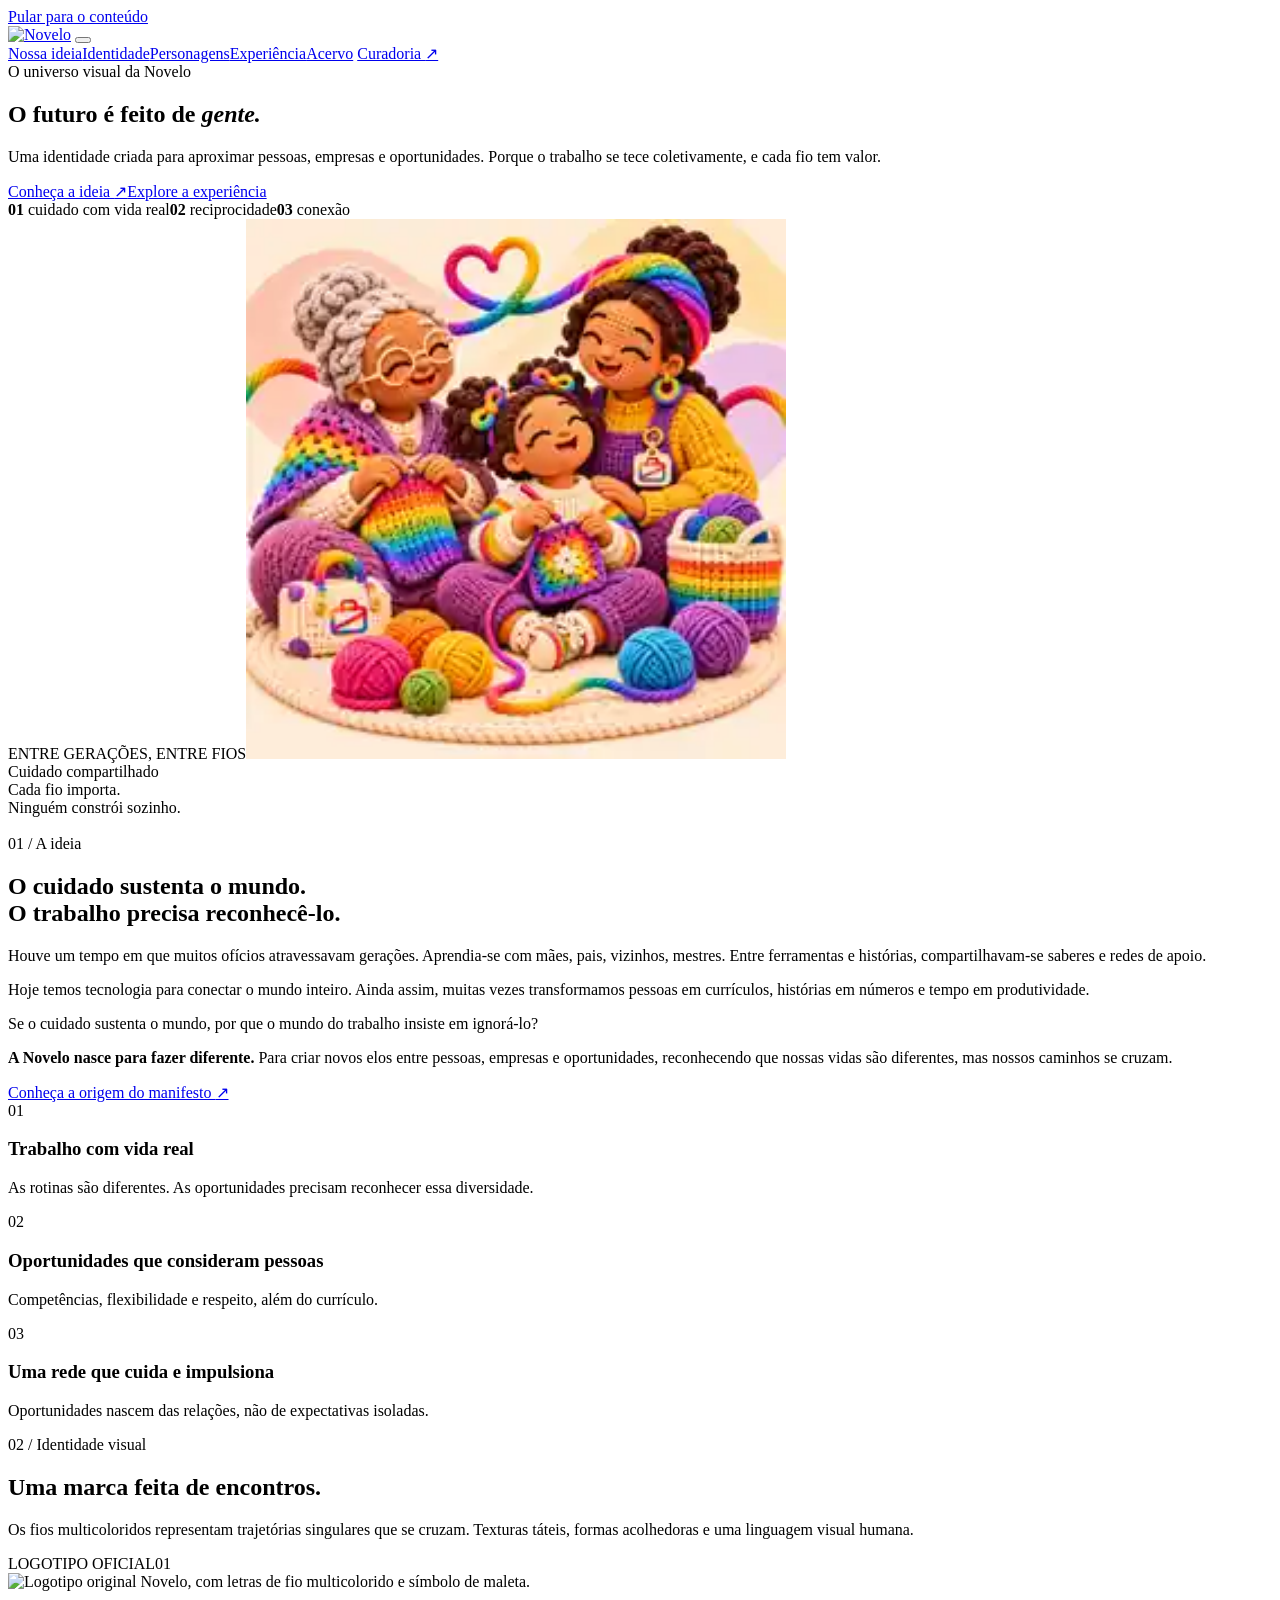
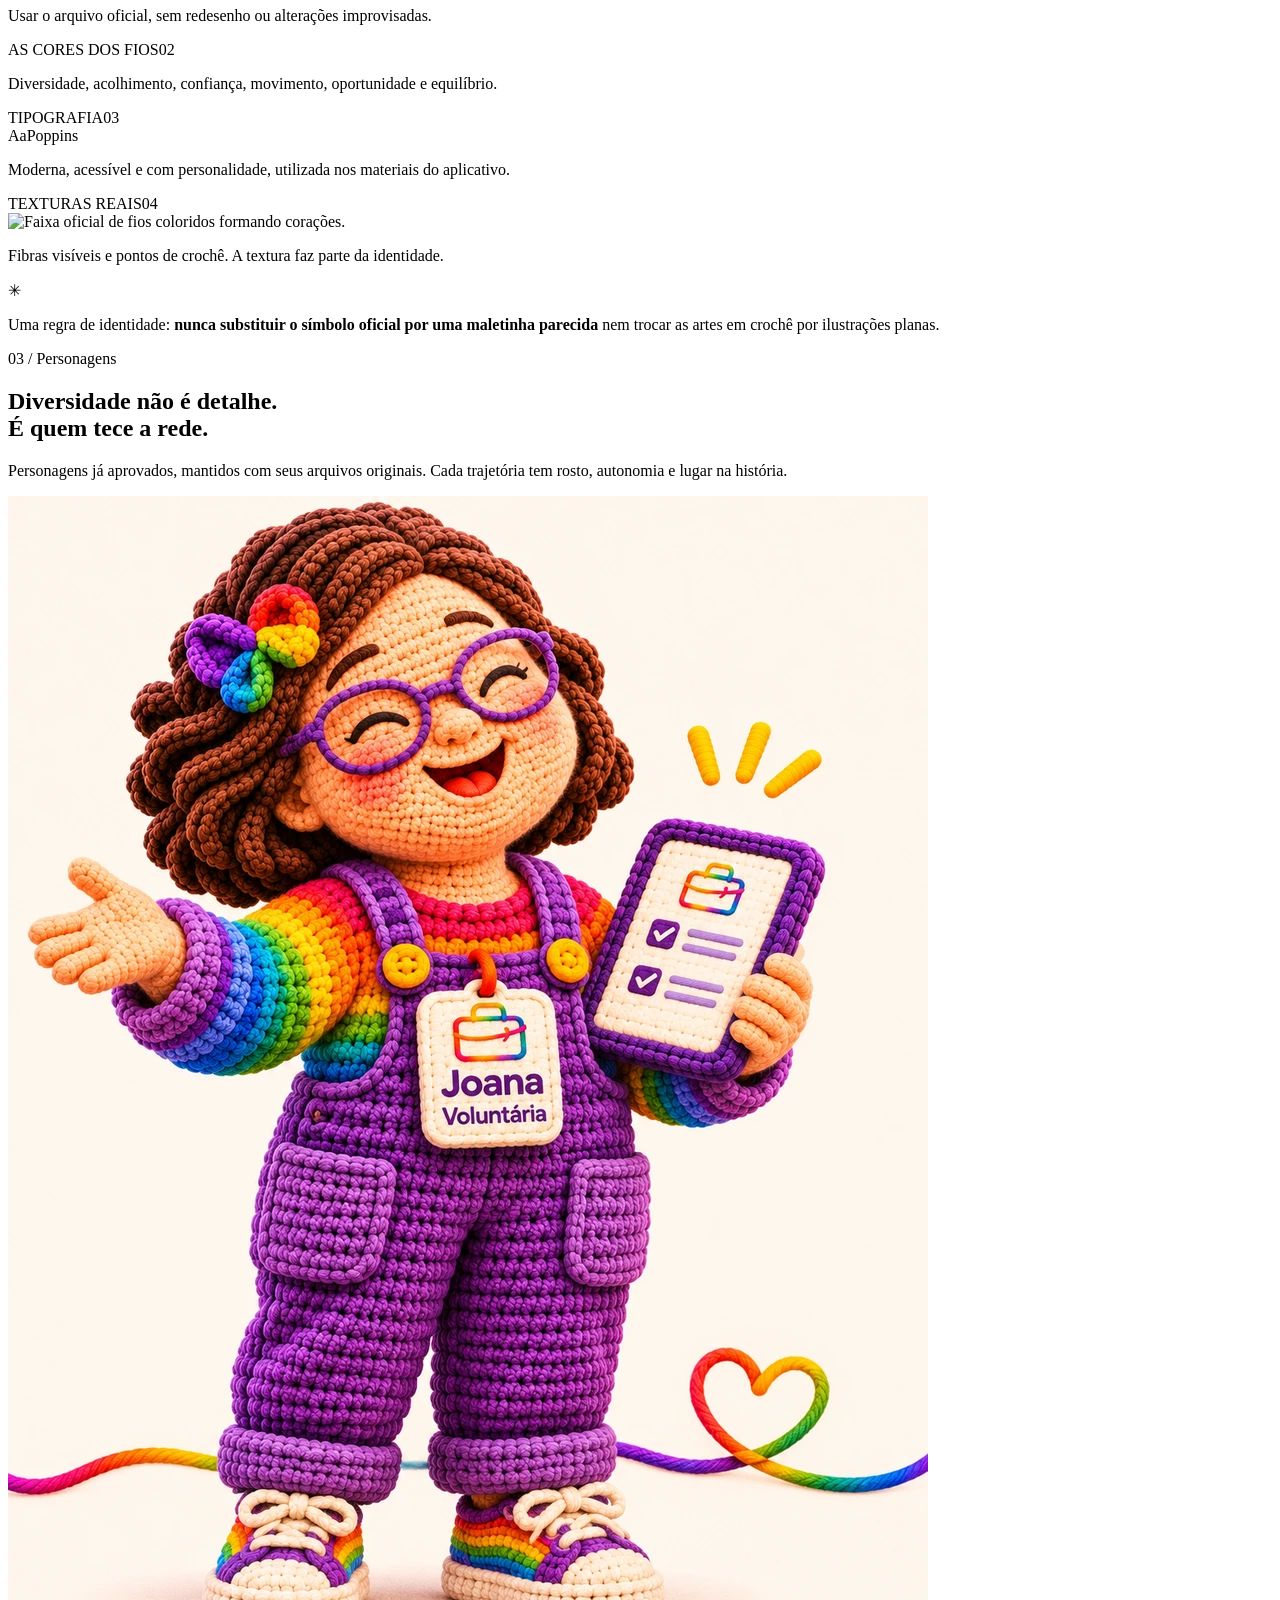
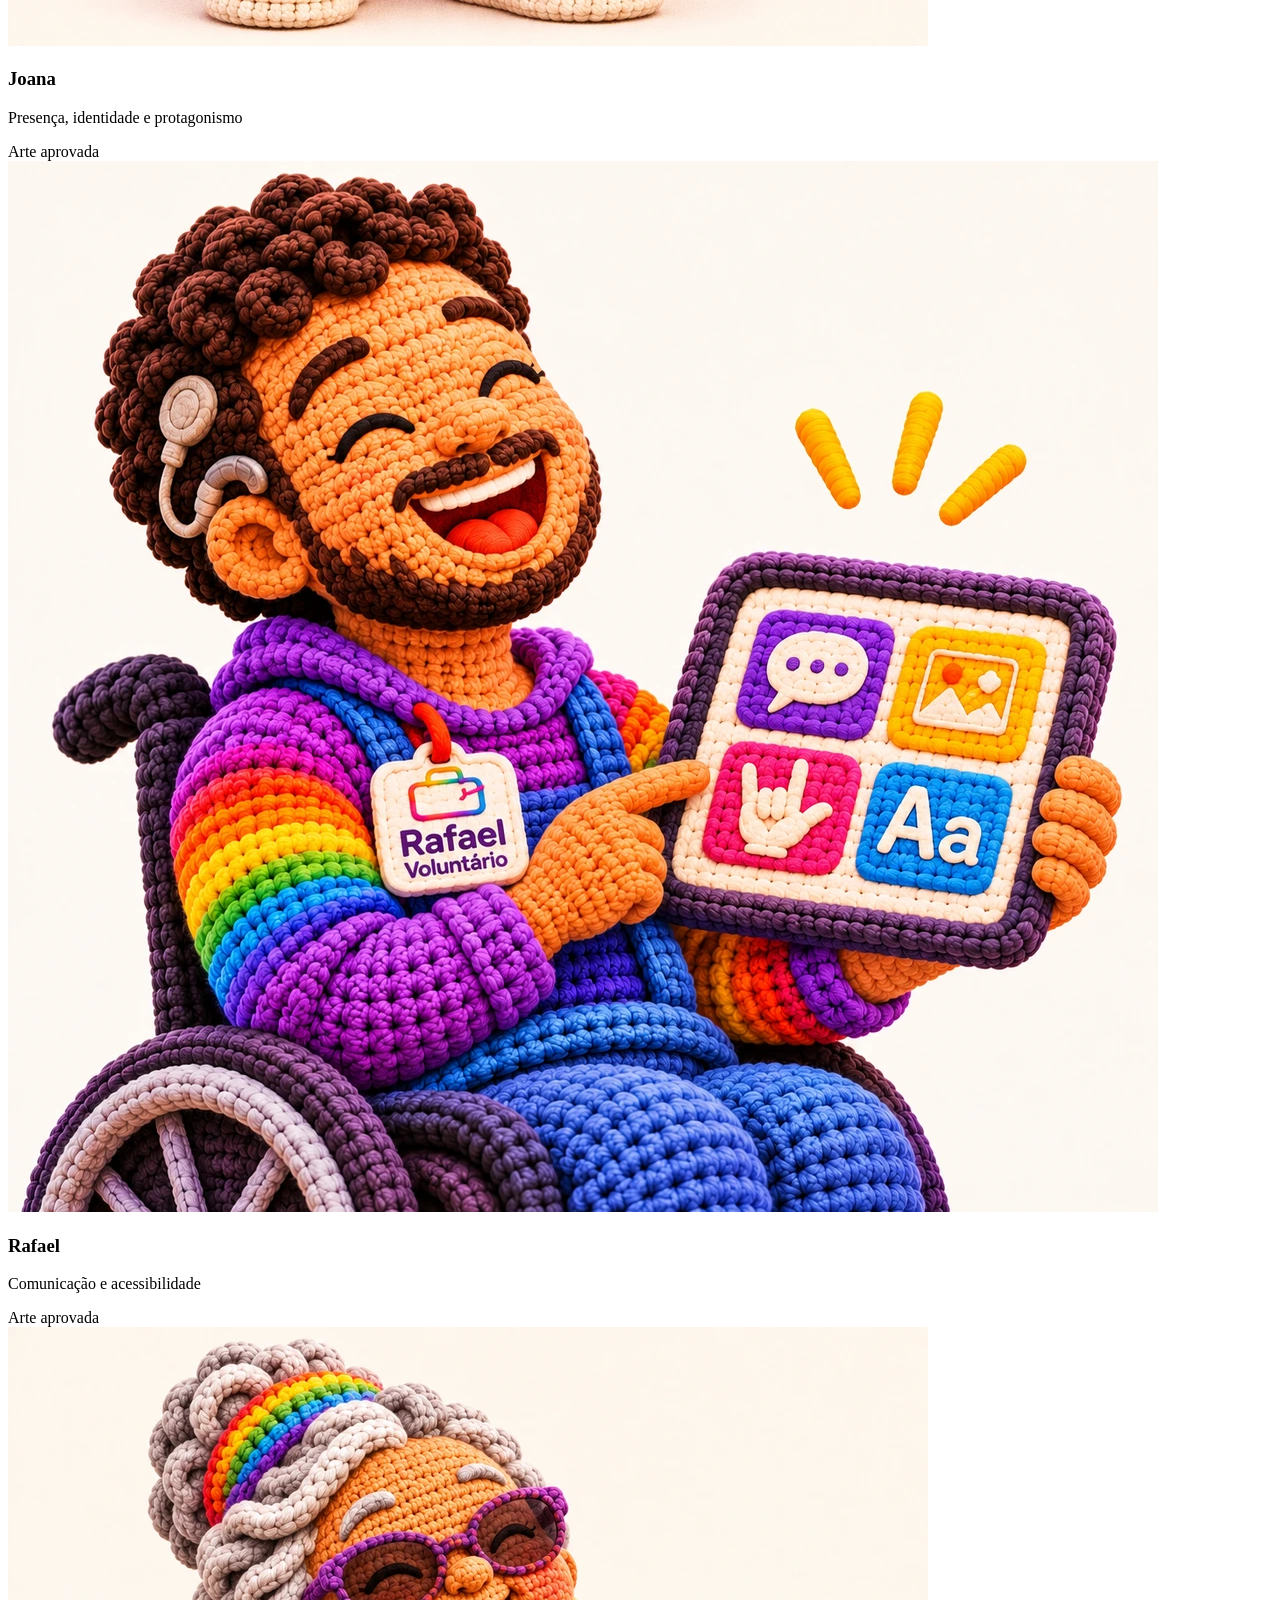
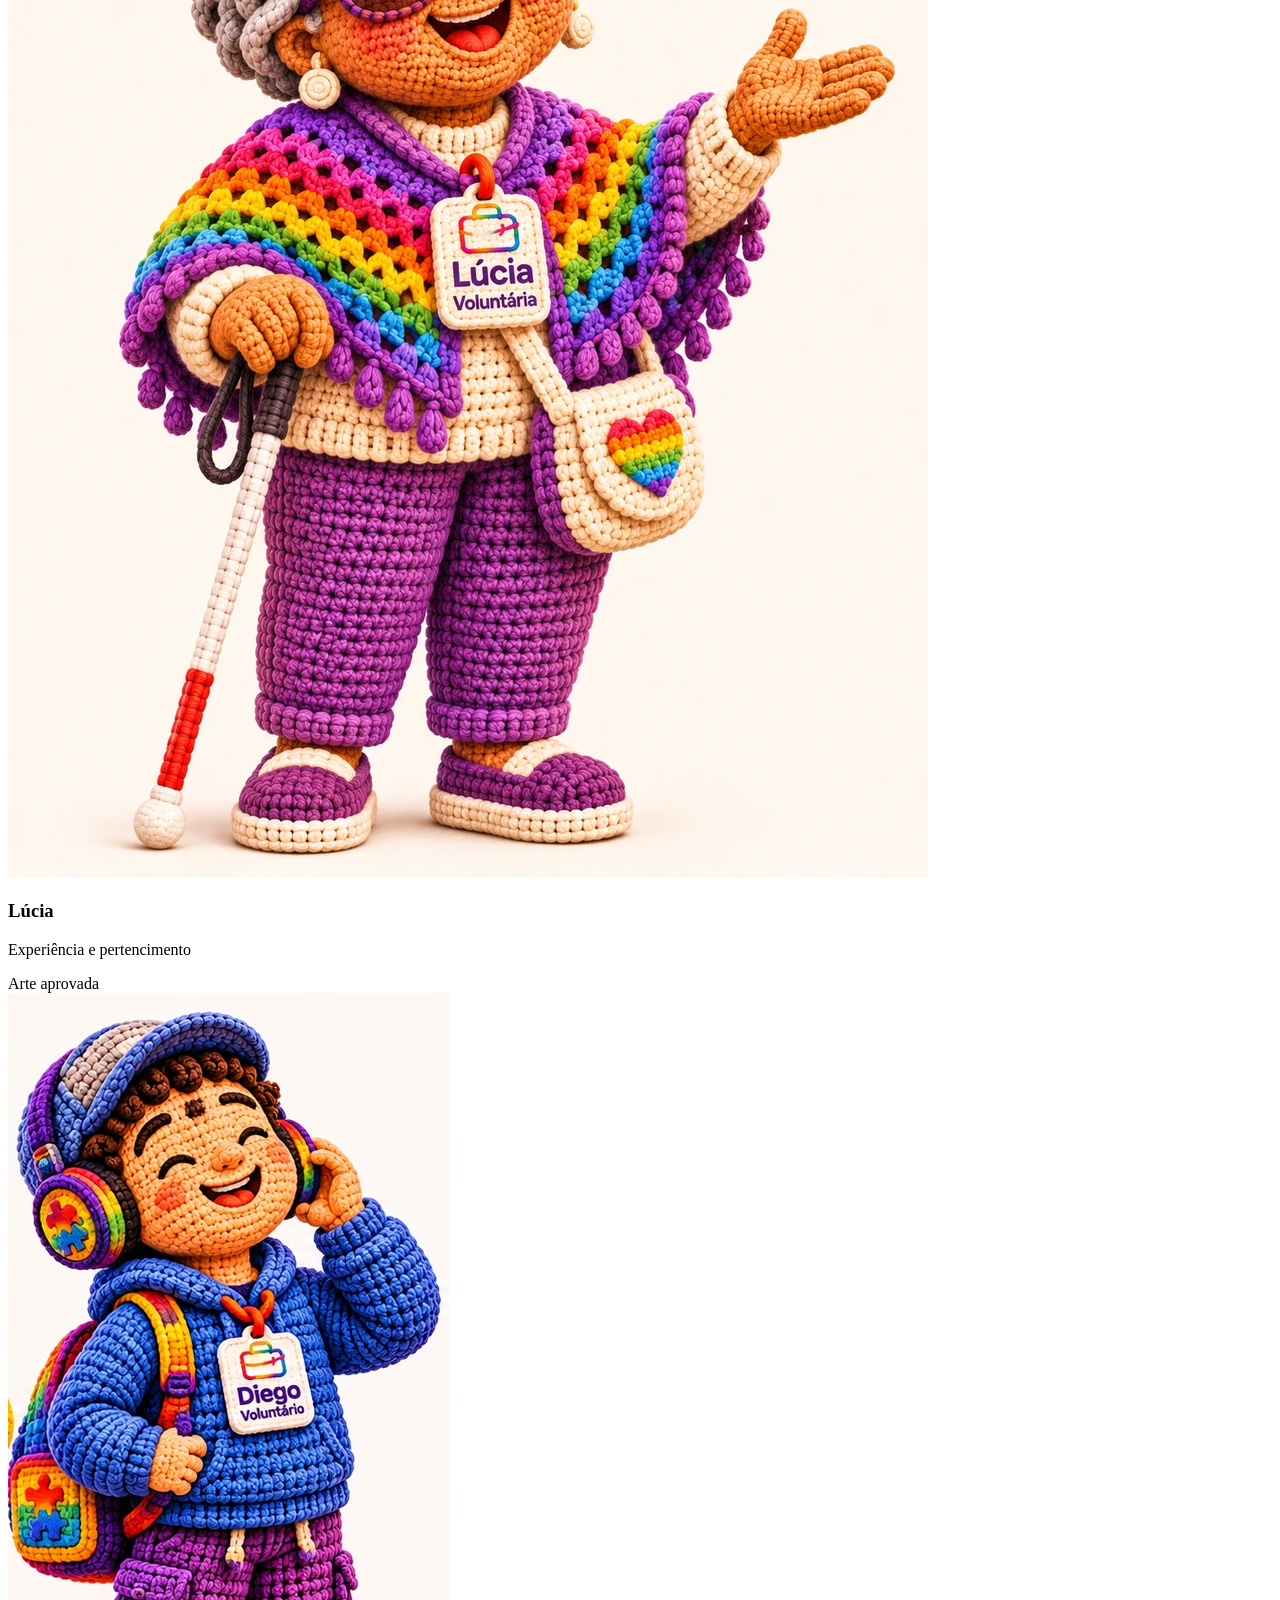
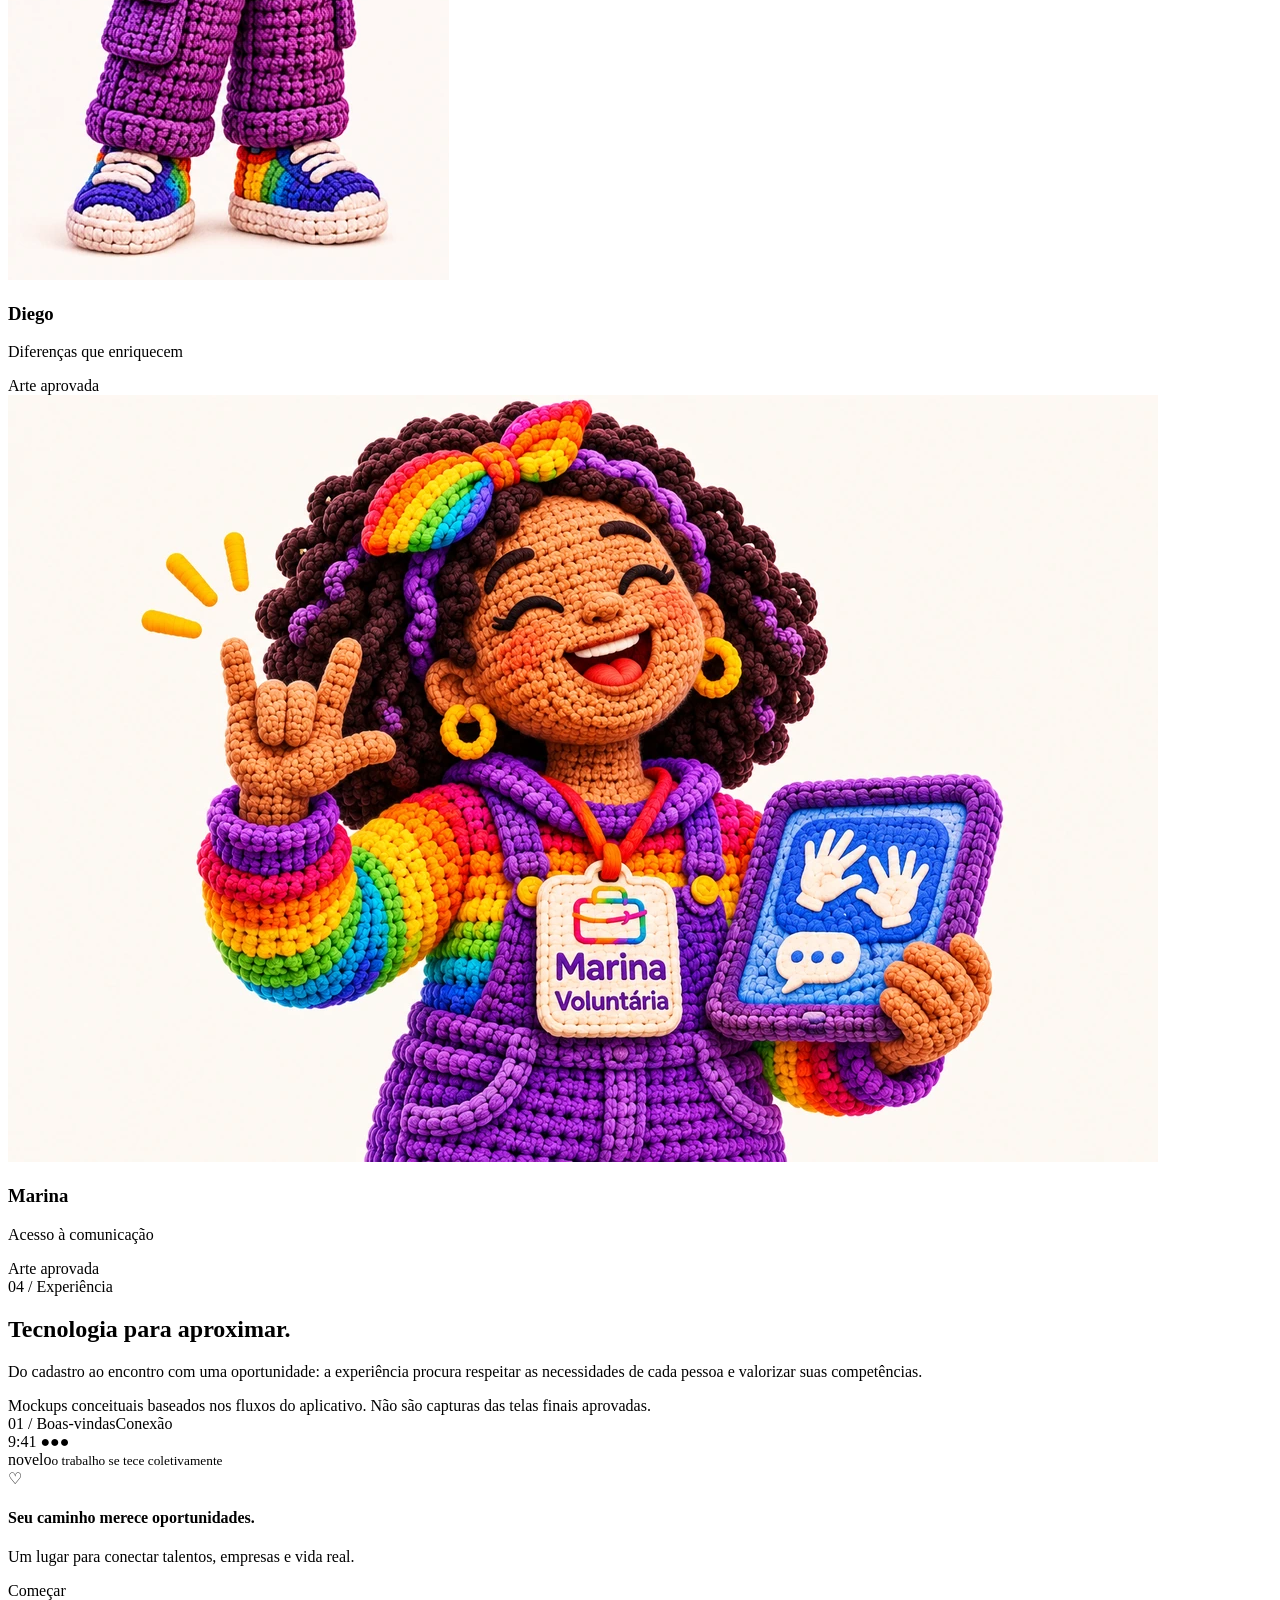
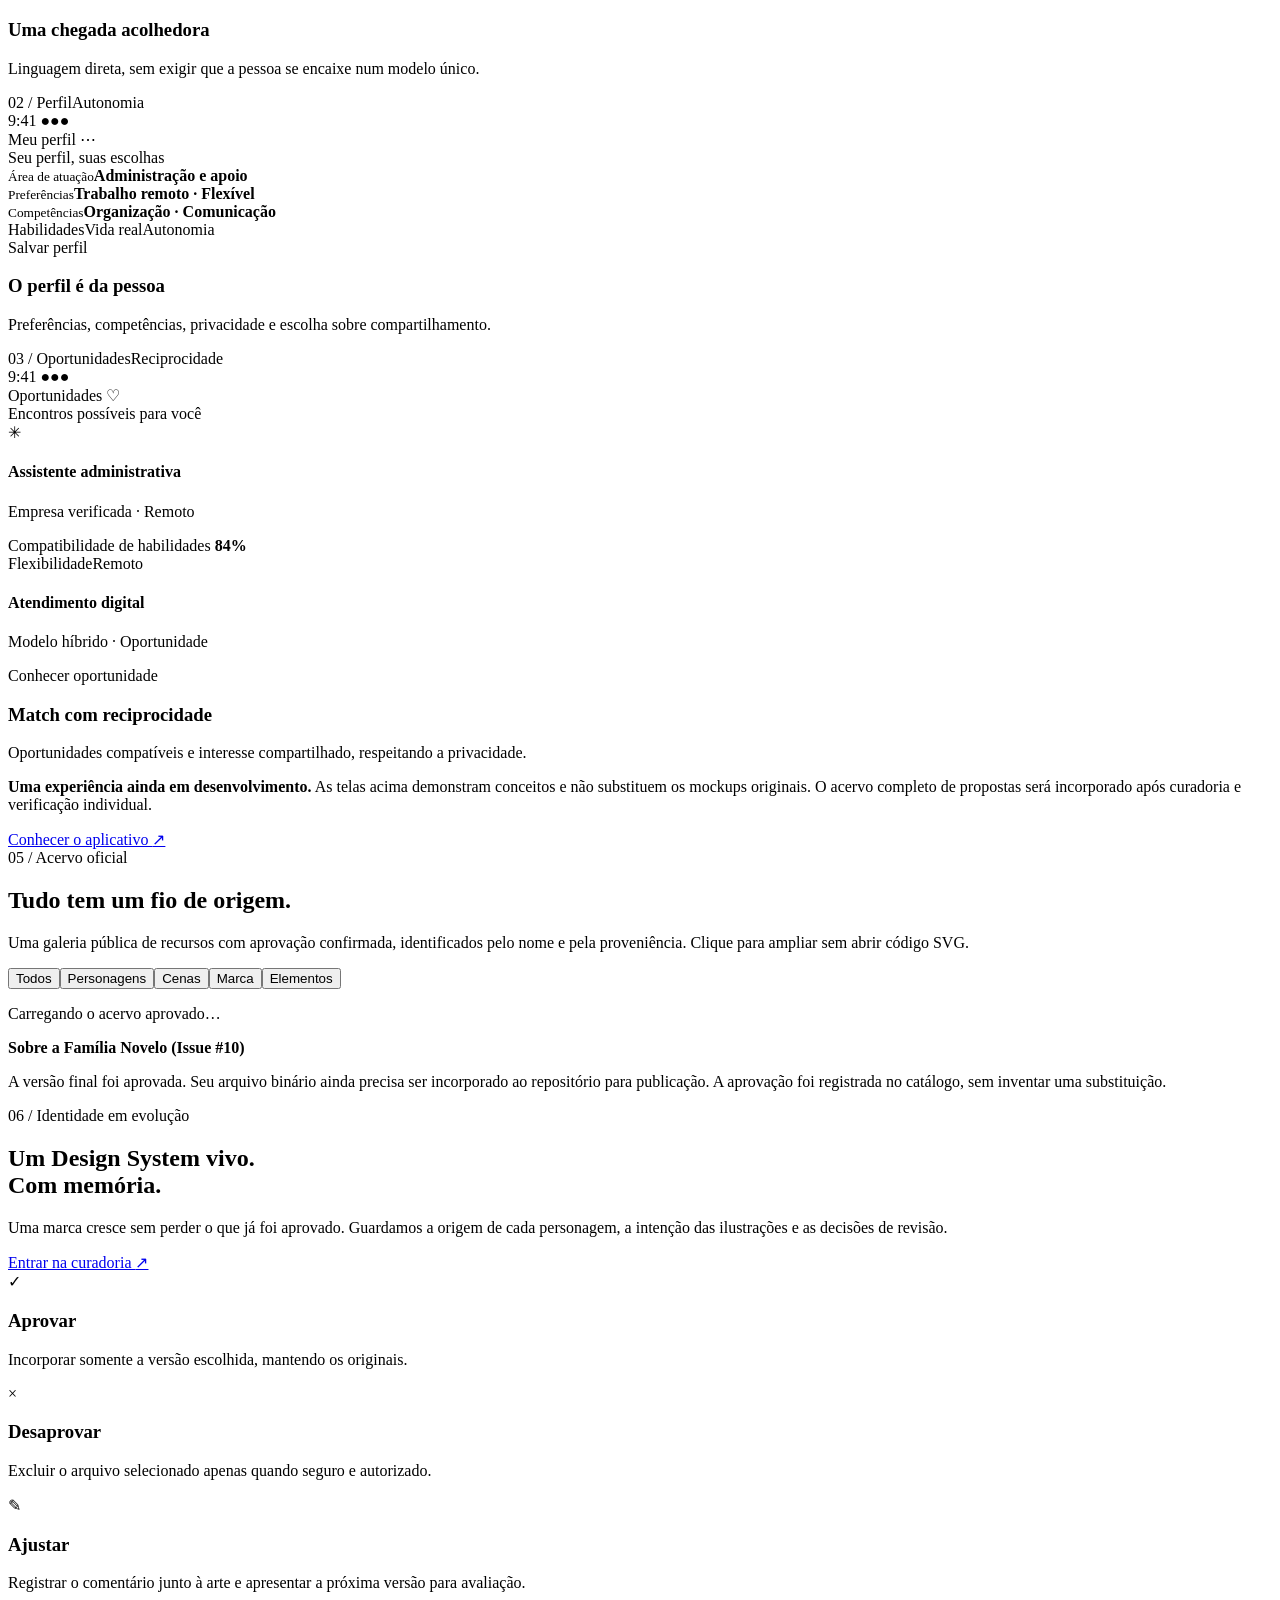
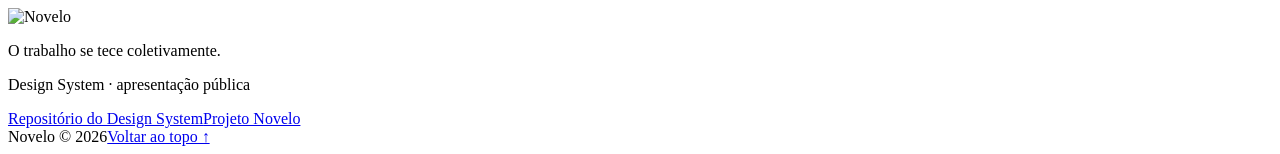
==== index.html @ e2608b63 "feat(site): public Novelo Design System story, identity, people, UX mockups and approved gallery" ====
<!doctype html>
<html lang="pt-BR">
<head>
  <meta charset="utf-8">
  <meta name="viewport" content="width=device-width,initial-scale=1">
  <meta name="theme-color" content="#faf5ec">
  <meta name="description" content="Design System da Novelo: identidade, propósito, experiência, personagens e curadoria de uma rede que reconhece o cuidado.">
  <meta property="og:type" content="website">
  <meta property="og:title" content="Novelo · Design System">
  <meta property="og:description" content="O trabalho se tece coletivamente. Uma identidade feita de gente, vínculos e fios.">
  <title>Novelo · Design System</title>
  <link rel="preconnect" href="https://fonts.googleapis.com">
  <link rel="preconnect" href="https://fonts.gstatic.com" crossorigin>
  <link href="https://fonts.googleapis.com/css2?family=Poppins:wght@400;500;600;700;800&display=swap" rel="stylesheet">
  <link rel="stylesheet" href="styles.css">
  <script src="app.js" defer></script>
</head>
<body>
<a class="skip-link" href="#conteudo">Pular para o conteúdo</a>
<div class="colorbar" aria-hidden="true"></div>
<header class="site-header" id="topo">
  <div class="container header-inner">
    <a class="brand" href="#topo" aria-label="Novelo · início"><img src="https://raw.githubusercontent.com/carolinefreire/novelo/main/public/logo-novelo.png" alt="Novelo" width="150" height="82"></a>
    <button class="nav-toggle" type="button" aria-expanded="false" aria-controls="menu" aria-label="Abrir menu"><span></span><span></span><span></span></button>
    <nav class="nav" id="menu" aria-label="Navegação principal">
      <a href="#proposito">Nossa ideia</a><a href="#identidade">Identidade</a><a href="#personagens">Personagens</a><a href="#experiencia">Experiência</a><a href="#acervo">Acervo</a>
      <a class="nav-admin" href="curadoria.html">Curadoria <span aria-hidden="true">↗</span></a>
    </nav>
  </div>
</header>
<main id="conteudo">
  <section class="hero section" aria-labelledby="hero-title">
    <div class="hero-ambient hero-ambient-one" aria-hidden="true"></div>
    <div class="hero-ambient hero-ambient-two" aria-hidden="true"></div>
    <div class="container hero-grid">
      <div class="hero-copy">
        <span class="eyebrow"><span class="eyebrow-dot"></span> O universo visual da Novelo</span>
        <h1 id="hero-title">O futuro é feito de <em>gente.</em></h1>
        <p class="hero-intro">Uma identidade criada para aproximar pessoas, empresas e oportunidades. Porque o trabalho se tece coletivamente, e cada fio tem valor.</p>
        <div class="hero-actions"><a class="btn btn-primary" href="#proposito">Conheça a ideia <span aria-hidden="true">↗</span></a><a class="btn btn-secondary" href="#experiencia">Explore a experiência</a></div>
        <div class="hero-meta"><span><strong>01</strong> cuidado com vida real</span><span><strong>02</strong> reciprocidade</span><span><strong>03</strong> conexão</span></div>
      </div>
      <div class="hero-art">
        <div class="hero-card"><span class="hero-art-kicker">ENTRE GERAÇÕES, ENTRE FIOS</span><img src="assets/tres-geracoes-tecendo-juntas.svg" alt="Três gerações se conectam pelo cuidado e pelo crochê, em uma cena de amigurumi." width="540" height="540" fetchpriority="high"><div class="hero-card-tag"><span class="rainbow-dot" aria-hidden="true"></span> Cuidado compartilhado</div></div>
        <div class="floating-label one">Cada fio importa.</div><div class="floating-label two">Ninguém constrói sozinho.</div>
      </div>
    </div>
    <div class="hero-ribbon container"><img src="https://raw.githubusercontent.com/carolinefreire/novelo/main/public/fio-coracoes.png" alt="" aria-hidden="true"></div>
  </section>

  <section class="section section-purpose" id="proposito" aria-labelledby="purpose-title">
    <div class="container">
      <div class="section-intro"><span class="kicker">01 / A ideia</span><h2 id="purpose-title">O cuidado sustenta o mundo.<br><span class="gradient-text">O trabalho precisa reconhecê-lo.</span></h2></div>
      <div class="purpose-grid">
        <div class="manifesto">
          <p>Houve um tempo em que muitos ofícios atravessavam gerações. Aprendia-se com mães, pais, vizinhos, mestres. Entre ferramentas e histórias, compartilhavam-se saberes e redes de apoio.</p>
          <p>Hoje temos tecnologia para conectar o mundo inteiro. Ainda assim, muitas vezes transformamos pessoas em currículos, histórias em números e tempo em produtividade.</p>
          <p>Se o cuidado sustenta o mundo, por que o mundo do trabalho insiste em ignorá-lo?</p>
          <p><strong>A Novelo nasce para fazer diferente.</strong> Para criar novos elos entre pessoas, empresas e oportunidades, reconhecendo que nossas vidas são diferentes, mas nossos caminhos se cruzam.</p>
          <a href="https://github.com/carolinefreire/novelo/blob/main/src/routes/manifesto.tsx" target="_blank" rel="noopener noreferrer" class="text-link">Conheça a origem do manifesto <span aria-hidden="true">↗</span></a>
        </div>
        <div class="principles">
          <article class="principle peach"><span class="principle-num">01</span><h3>Trabalho com vida real</h3><p>As rotinas são diferentes. As oportunidades precisam reconhecer essa diversidade.</p><span class="principle-shape" aria-hidden="true"></span></article>
          <article class="principle butter"><span class="principle-num">02</span><h3>Oportunidades que consideram pessoas</h3><p>Competências, flexibilidade e respeito, além do currículo.</p><span class="principle-shape" aria-hidden="true"></span></article>
          <article class="principle lavender"><span class="principle-num">03</span><h3>Uma rede que cuida e impulsiona</h3><p>Oportunidades nascem das relações, não de expectativas isoladas.</p><span class="principle-shape" aria-hidden="true"></span></article>
        </div>
      </div>
    </div>
  </section>

  <section class="section section-identity" id="identidade" aria-labelledby="identity-title">
    <div class="container">
      <div class="section-intro"><span class="kicker">02 / Identidade visual</span><h2 id="identity-title">Uma marca feita de <span class="gradient-text">encontros.</span></h2><p>Os fios multicoloridos representam trajetórias singulares que se cruzam. Texturas táteis, formas acolhedoras e uma linguagem visual humana.</p></div>
      <div class="identity-grid">
        <article class="identity-panel logo-panel"><div class="panel-head"><span>LOGOTIPO OFICIAL</span><span>01</span></div><img class="logo-showcase" src="https://raw.githubusercontent.com/carolinefreire/novelo/main/public/logo-novelo.png" alt="Logotipo original Novelo, com letras de fio multicolorido e símbolo de maleta." loading="lazy"><p>Usar o arquivo oficial, sem redesenho ou alterações improvisadas.</p></article>
        <article class="identity-panel palette-panel"><div class="panel-head"><span>AS CORES DOS FIOS</span><span>02</span></div><div class="palette-swatch"><span style="--c:#e73b2f" title="Vermelho"></span><span style="--c:#fb8125" title="Laranja"></span><span style="--c:#f2ba2d" title="Amarelo"></span><span style="--c:#198962" title="Verde"></span><span style="--c:#3356b2" title="Azul"></span><span style="--c:#9134a3" title="Roxo"></span><span style="--c:#ec237d" title="Rosa"></span></div><div class="palette-gradient"></div><p>Diversidade, acolhimento, confiança, movimento, oportunidade e equilíbrio.</p></article>
        <article class="identity-panel type-panel"><div class="panel-head"><span>TIPOGRAFIA</span><span>03</span></div><div class="type-example">Aa<span>Poppins</span></div><p>Moderna, acessível e com personalidade, utilizada nos materiais do aplicativo.</p></article>
        <article class="identity-panel texture-panel"><div class="panel-head"><span>TEXTURAS REAIS</span><span>04</span></div><img src="https://raw.githubusercontent.com/carolinefreire/novelo/main/public/fio-coracoes.png" alt="Faixa oficial de fios coloridos formando corações." loading="lazy"><p>Fibras visíveis e pontos de crochê. A textura faz parte da identidade.</p></article>
      </div>
      <div class="identity-note"><span aria-hidden="true">✳</span><p>Uma regra de identidade: <strong>nunca substituir o símbolo oficial por uma maletinha parecida</strong> nem trocar as artes em crochê por ilustrações planas.</p></div>
    </div>
  </section>

  <section class="section section-characters" id="personagens" aria-labelledby="characters-title">
    <div class="container"><div class="section-intro"><span class="kicker">03 / Personagens</span><h2 id="characters-title">Diversidade não é detalhe.<br><span class="gradient-text">É quem tece a rede.</span></h2><p>Personagens já aprovados, mantidos com seus arquivos originais. Cada trajetória tem rosto, autonomia e lugar na história.</p></div>
      <div class="characters-grid">
        <article class="person-card"><div class="person-image tone-peach"><img src="assets/joana_voluntaria.svg" alt="Joana, voluntária com síndrome de Down, em pé." loading="lazy"></div><div class="person-text"><h3>Joana</h3><p>Presença, identidade e protagonismo</p><span class="approval">Arte aprovada</span></div></article>
        <article class="person-card"><div class="person-image tone-yellow"><img src="assets/rafael_voluntario.svg" alt="Rafael em cadeira de rodas com comunicação alternativa." loading="lazy"></div><div class="person-text"><h3>Rafael</h3><p>Comunicação e acessibilidade</p><span class="approval">Arte aprovada</span></div></article>
        <article class="person-card"><div class="person-image tone-lavender"><img src="assets/lucia_voluntaria.svg" alt="Lúcia com bengala para deficiência visual." loading="lazy"></div><div class="person-text"><h3>Lúcia</h3><p>Experiência e pertencimento</p><span class="approval">Arte aprovada</span></div></article>
        <article class="person-card"><div class="person-image tone-blue"><img src="assets/diego_voluntario.svg" alt="Diego com fones de ouvido." loading="lazy"></div><div class="person-text"><h3>Diego</h3><p>Diferenças que enriquecem</p><span class="approval">Arte aprovada</span></div></article>
        <article class="person-card"><div class="person-image tone-mint"><img src="assets/marina_voluntaria.svg" alt="Marina com dispositivo de comunicação." loading="lazy"></div><div class="person-text"><h3>Marina</h3><p>Acesso à comunicação</p><span class="approval">Arte aprovada</span></div></article>
      </div>
    </div>
  </section>

  <section class="section section-experience" id="experiencia" aria-labelledby="experience-title">
    <div class="container">
      <div class="section-intro"><span class="kicker">04 / Experiência</span><h2 id="experience-title">Tecnologia para <span class="gradient-text">aproximar.</span></h2><p>Do cadastro ao encontro com uma oportunidade: a experiência procura respeitar as necessidades de cada pessoa e valorizar suas competências.</p></div>
      <div class="journey-label"><span class="journey-label-dot"></span> Mockups conceituais baseados nos fluxos do aplicativo. Não são capturas das telas finais aprovadas.</div>
      <div class="mockups-grid">
        <article class="mockup"><div class="mockup-top"><span>01 / Boas-vindas</span><span>Conexão</span></div><div class="phone-shell"><div class="phone-screen welcome-screen"><div class="phone-status">9:41 <span>●●●</span></div><div class="phone-brand"><span class="phone-brand-title">novelo</span><small>o trabalho se tece coletivamente</small></div><div class="screen-shape" aria-hidden="true"><span class="shape-heart">♡</span></div><h4>Seu caminho merece oportunidades.</h4><p>Um lugar para conectar talentos, empresas e vida real.</p><div class="phone-cta">Começar</div></div></div><h3>Uma chegada acolhedora</h3><p>Linguagem direta, sem exigir que a pessoa se encaixe num modelo único.</p></article>
        <article class="mockup"><div class="mockup-top"><span>02 / Perfil</span><span>Autonomia</span></div><div class="phone-shell"><div class="phone-screen profile-screen"><div class="phone-status">9:41 <span>●●●</span></div><div class="screen-topline">Meu perfil <span>⋯</span></div><div class="progress-pill">Seu perfil, suas escolhas</div><div class="screen-field"><small>Área de atuação</small><strong>Administração e apoio</strong></div><div class="screen-field"><small>Preferências</small><strong>Trabalho remoto · Flexível</strong></div><div class="screen-field"><small>Competências</small><strong>Organização · Comunicação</strong></div><div class="screen-tags"><span>Habilidades</span><span>Vida real</span><span>Autonomia</span></div><div class="phone-cta">Salvar perfil</div></div></div><h3>O perfil é da pessoa</h3><p>Preferências, competências, privacidade e escolha sobre compartilhamento.</p></article>
        <article class="mockup"><div class="mockup-top"><span>03 / Oportunidades</span><span>Reciprocidade</span></div><div class="phone-shell"><div class="phone-screen opportunity-screen"><div class="phone-status">9:41 <span>●●●</span></div><div class="screen-topline">Oportunidades <span>♡</span></div><div class="screen-subtitle">Encontros possíveis para você</div><div class="job-card"><div class="job-symbol">✳</div><h4>Assistente administrativa</h4><p>Empresa verificada · Remoto</p><div class="job-match">Compatibilidade de habilidades <b>84%</b></div><div class="job-meter"><span></span></div><div class="job-tags"><span>Flexibilidade</span><span>Remoto</span></div></div><div class="job-card small-job"><h4>Atendimento digital</h4><p>Modelo híbrido · Oportunidade</p></div><div class="phone-cta">Conhecer oportunidade</div></div></div><h3>Match com reciprocidade</h3><p>Oportunidades compatíveis e interesse compartilhado, respeitando a privacidade.</p></article>
      </div>
      <div class="experience-more"><p><strong>Uma experiência ainda em desenvolvimento.</strong> As telas acima demonstram conceitos e não substituem os mockups originais. O acervo completo de propostas será incorporado após curadoria e verificação individual.</p><a href="https://github.com/carolinefreire/novelo" target="_blank" rel="noopener noreferrer" class="btn btn-secondary">Conhecer o aplicativo <span aria-hidden="true">↗</span></a></div>
    </div>
  </section>

  <section class="section section-gallery" id="acervo" aria-labelledby="gallery-title">
    <div class="container">
      <div class="section-intro"><span class="kicker">05 / Acervo oficial</span><h2 id="gallery-title">Tudo tem um fio <span class="gradient-text">de origem.</span></h2><p>Uma galeria pública de recursos com aprovação confirmada, identificados pelo nome e pela proveniência. Clique para ampliar sem abrir código SVG.</p></div>
      <div class="gallery-toolbar"><div class="filter-pills" role="group" aria-label="Filtrar acervo"><button type="button" class="chip active" data-filter="Todos" aria-pressed="true">Todos</button><button type="button" class="chip" data-filter="Personagens" aria-pressed="false">Personagens</button><button type="button" class="chip" data-filter="Cenas" aria-pressed="false">Cenas</button><button type="button" class="chip" data-filter="Marca" aria-pressed="false">Marca</button><button type="button" class="chip" data-filter="Elementos" aria-pressed="false">Elementos</button></div><span id="gallery-count" aria-live="polite"></span></div>
      <div class="gallery-grid" id="gallery-grid" aria-live="polite"><p>Carregando o acervo aprovado…</p></div>
      <div class="acervo-note"><strong>Sobre a Família Novelo (Issue #10)</strong><p>A versão final foi aprovada. Seu arquivo binário ainda precisa ser incorporado ao repositório para publicação. A aprovação foi registrada no catálogo, sem inventar uma substituição.</p></div>
    </div>
  </section>

  <section class="section section-governance" id="governanca">
    <div class="container governance-grid">
      <div><span class="kicker">06 / Identidade em evolução</span><h2>Um Design System vivo.<br><span class="gradient-text">Com memória.</span></h2><p>Uma marca cresce sem perder o que já foi aprovado. Guardamos a origem de cada personagem, a intenção das ilustrações e as decisões de revisão.</p><a href="curadoria.html" class="btn btn-primary">Entrar na curadoria <span aria-hidden="true">↗</span></a></div>
      <div class="governance-cards"><div><span class="governance-icon">✓</span><h3>Aprovar</h3><p>Incorporar somente a versão escolhida, mantendo os originais.</p></div><div><span class="governance-icon">×</span><h3>Desaprovar</h3><p>Excluir o arquivo selecionado apenas quando seguro e autorizado.</p></div><div><span class="governance-icon">✎</span><h3>Ajustar</h3><p>Registrar o comentário junto à arte e apresentar a próxima versão para avaliação.</p></div></div>
    </div>
  </section>
</main>
<footer class="footer"><div class="container footer-inner"><div><img src="https://raw.githubusercontent.com/carolinefreire/novelo/main/public/logo-novelo.png" alt="Novelo" width="160" loading="lazy"><p>O trabalho se tece coletivamente.</p></div><div><p>Design System · apresentação pública</p><a href="https://github.com/carolinefreire/ds_novelo">Repositório do Design System</a><a href="https://github.com/carolinefreire/novelo">Projeto Novelo</a></div></div><div class="container footer-bottom"><span>Novelo © <span id="year">2026</span></span><a href="#topo">Voltar ao topo ↑</a></div></footer>
<dialog id="viewer" class="viewer" aria-label="Visualização ampliada"><div class="viewer-panel"><button class="viewer-close" type="button" aria-label="Fechar visualização">×</button><div class="viewer-media"><img alt="" id="viewer-img"></div><div class="viewer-info"><div><span id="viewer-cat"></span><h3 id="viewer-title"></h3><p id="viewer-caption"></p></div><a id="viewer-source" href="#" target="_blank" rel="noopener noreferrer">Ver origem ↗</a></div></div></dialog>
</body></html>
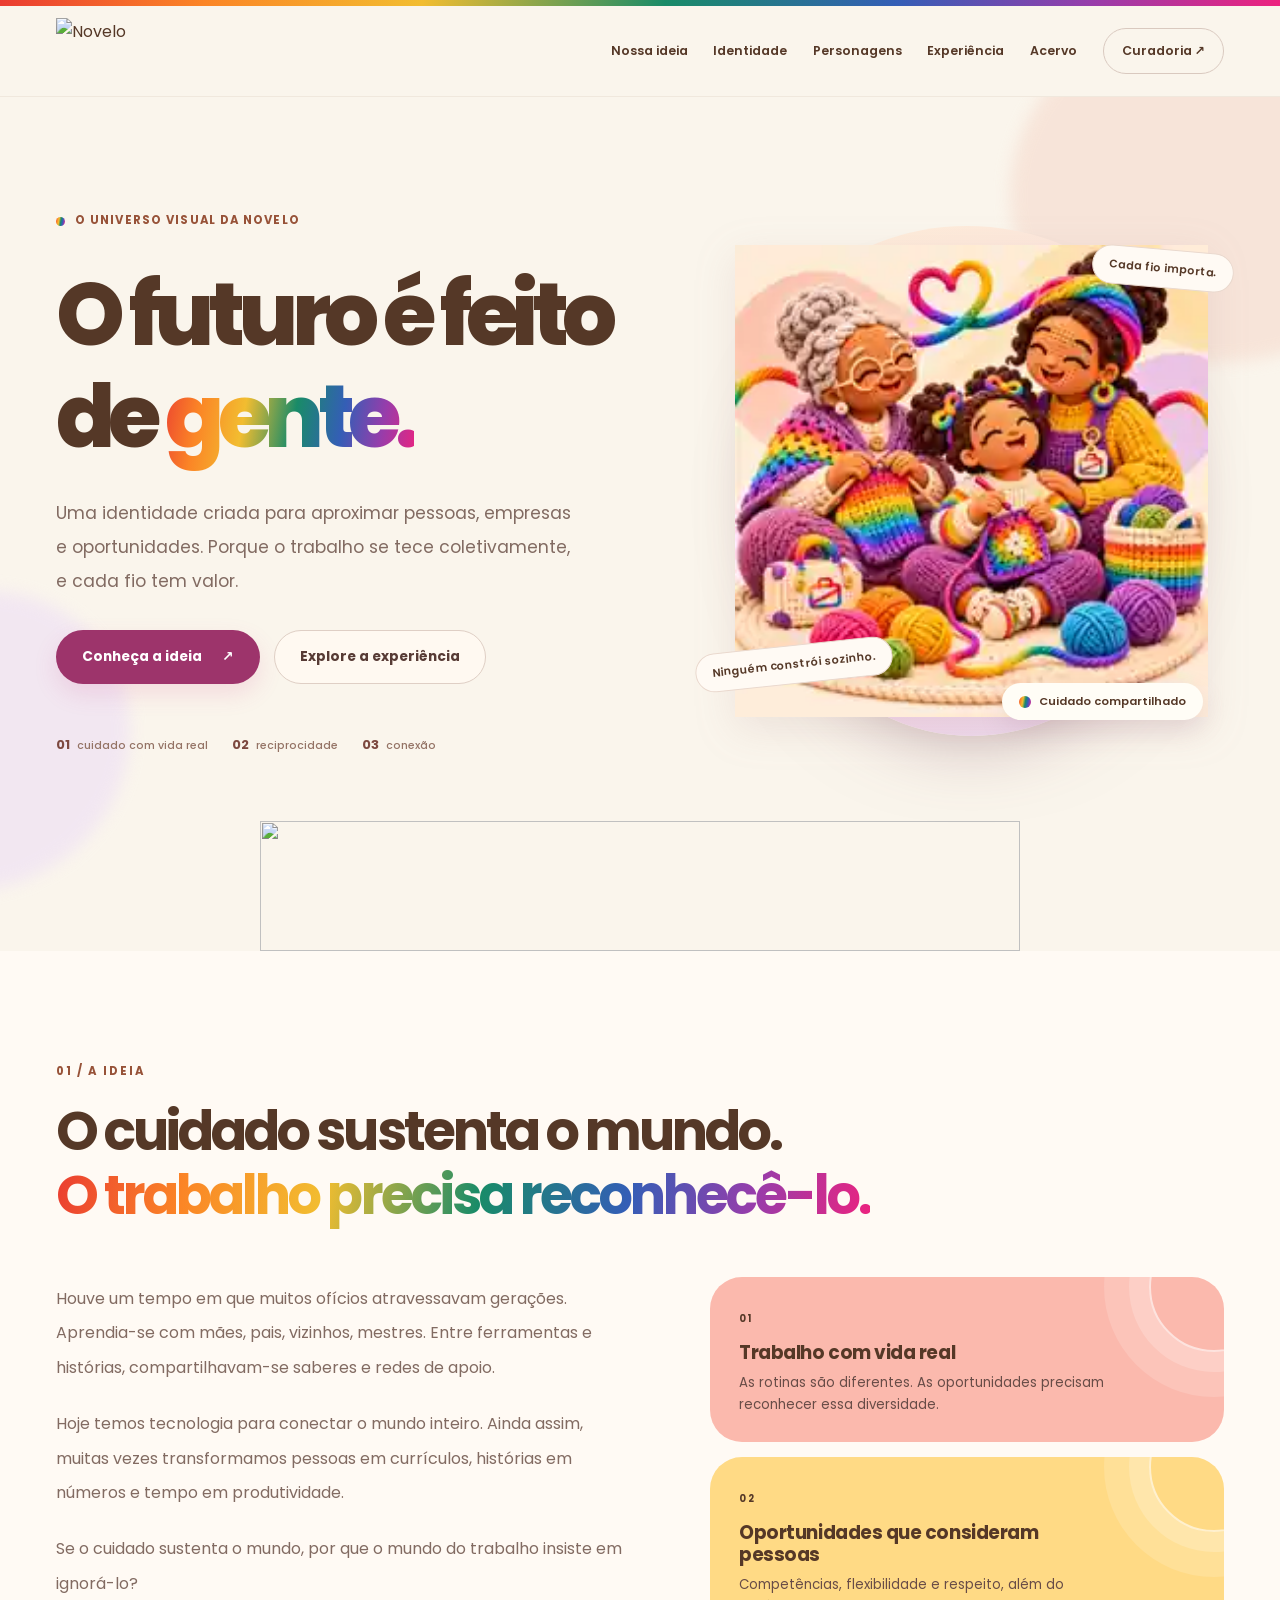
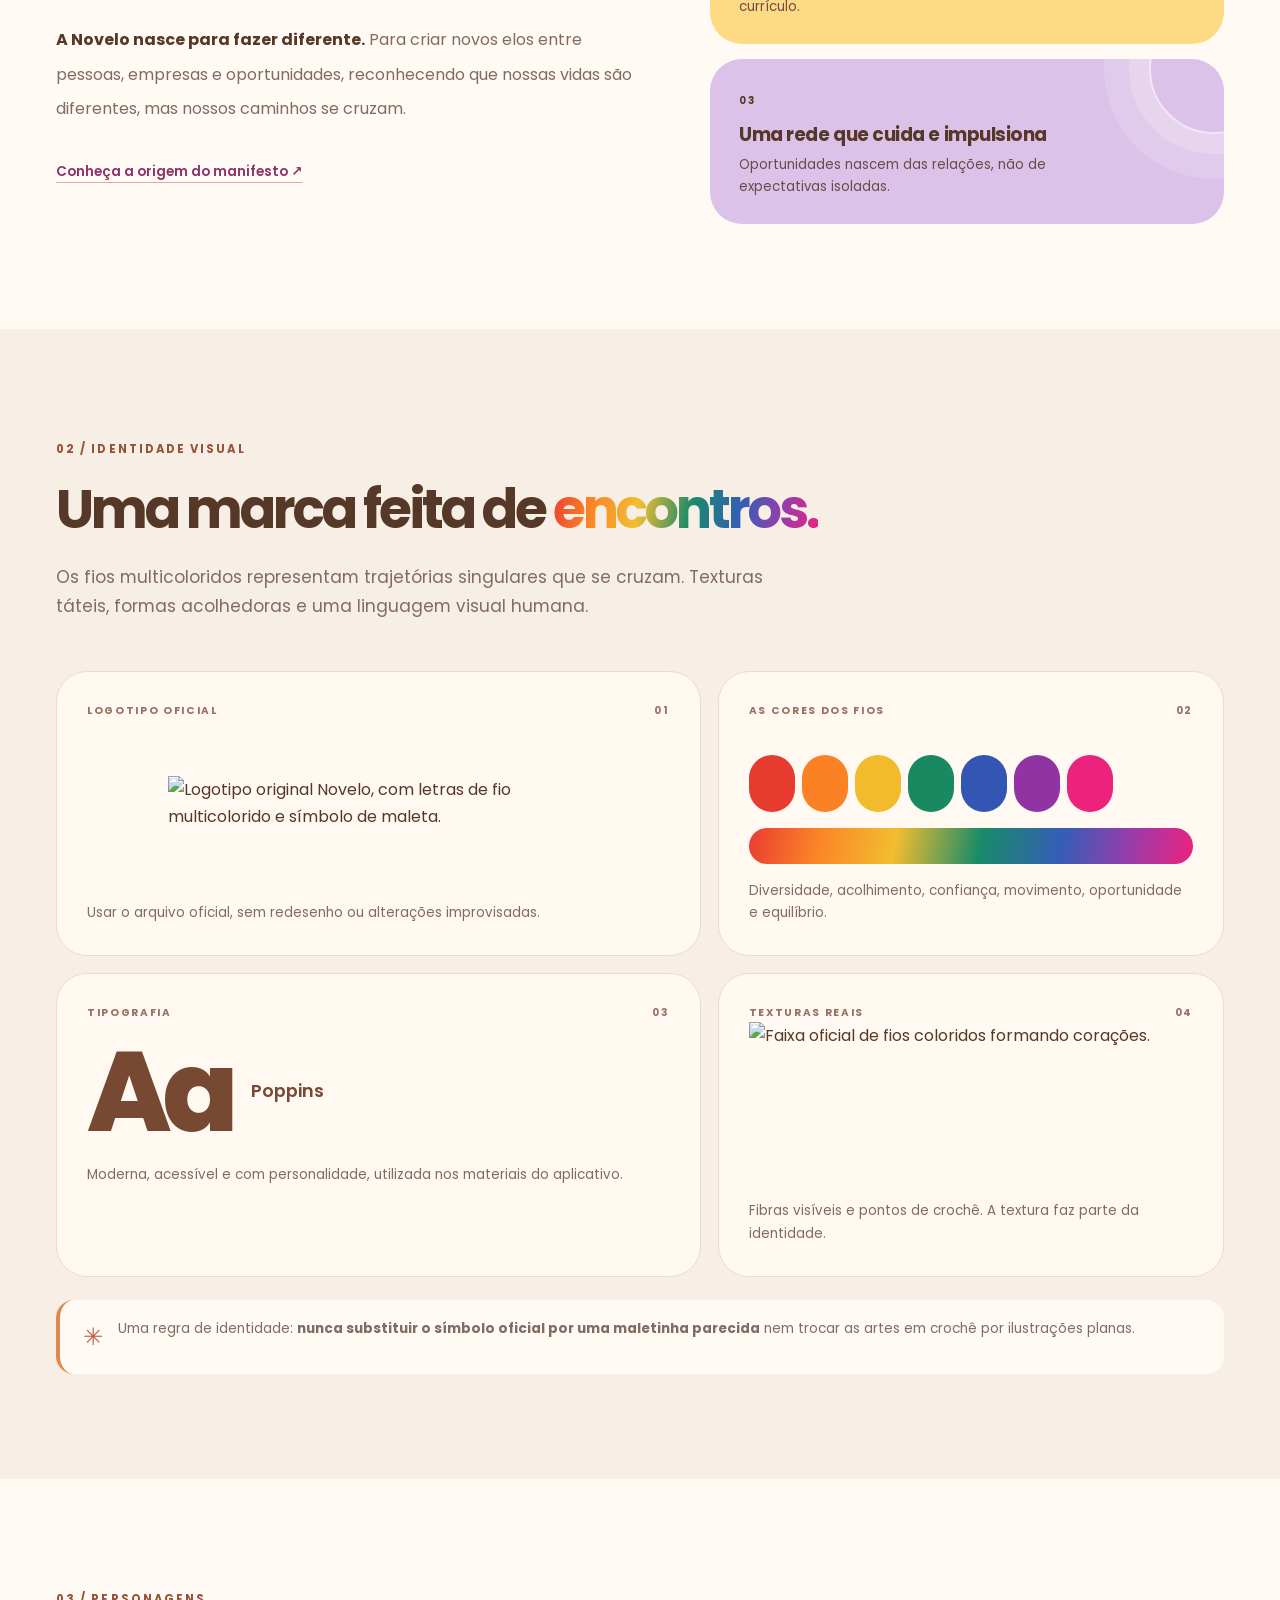
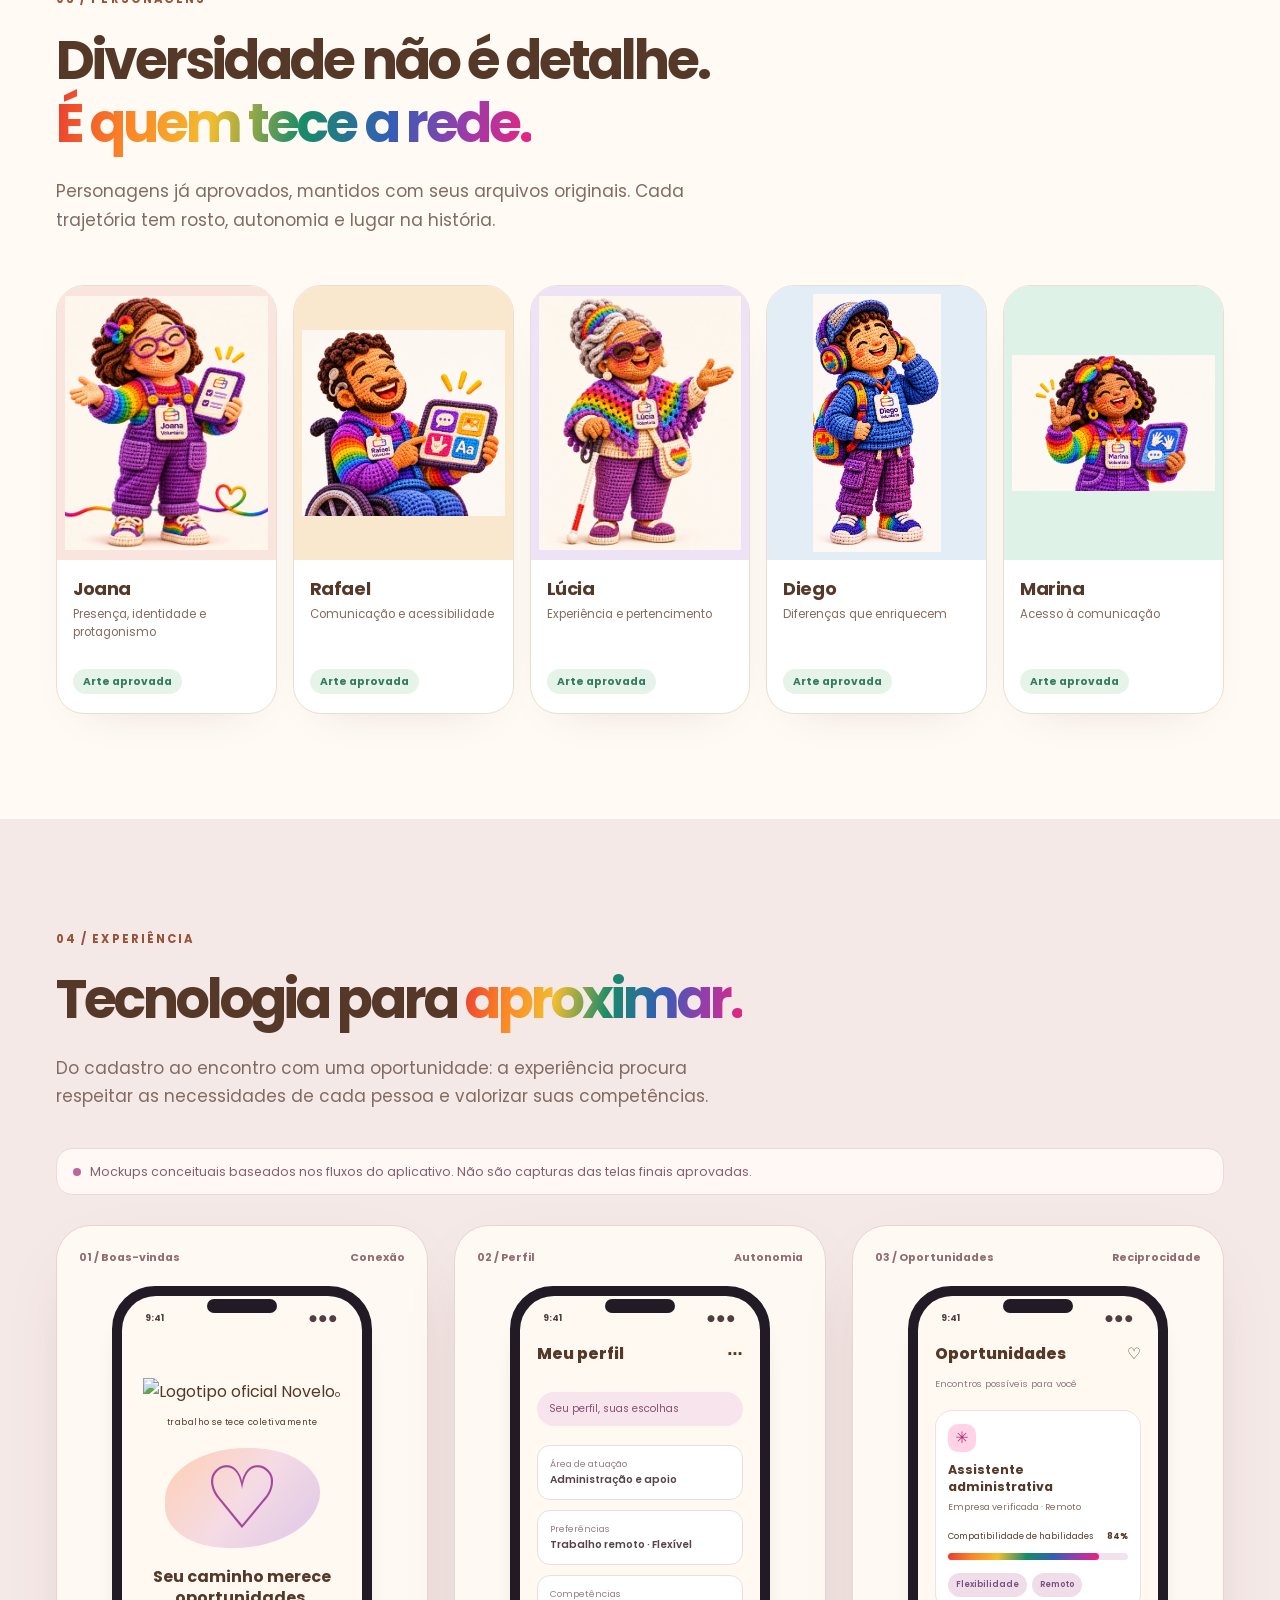
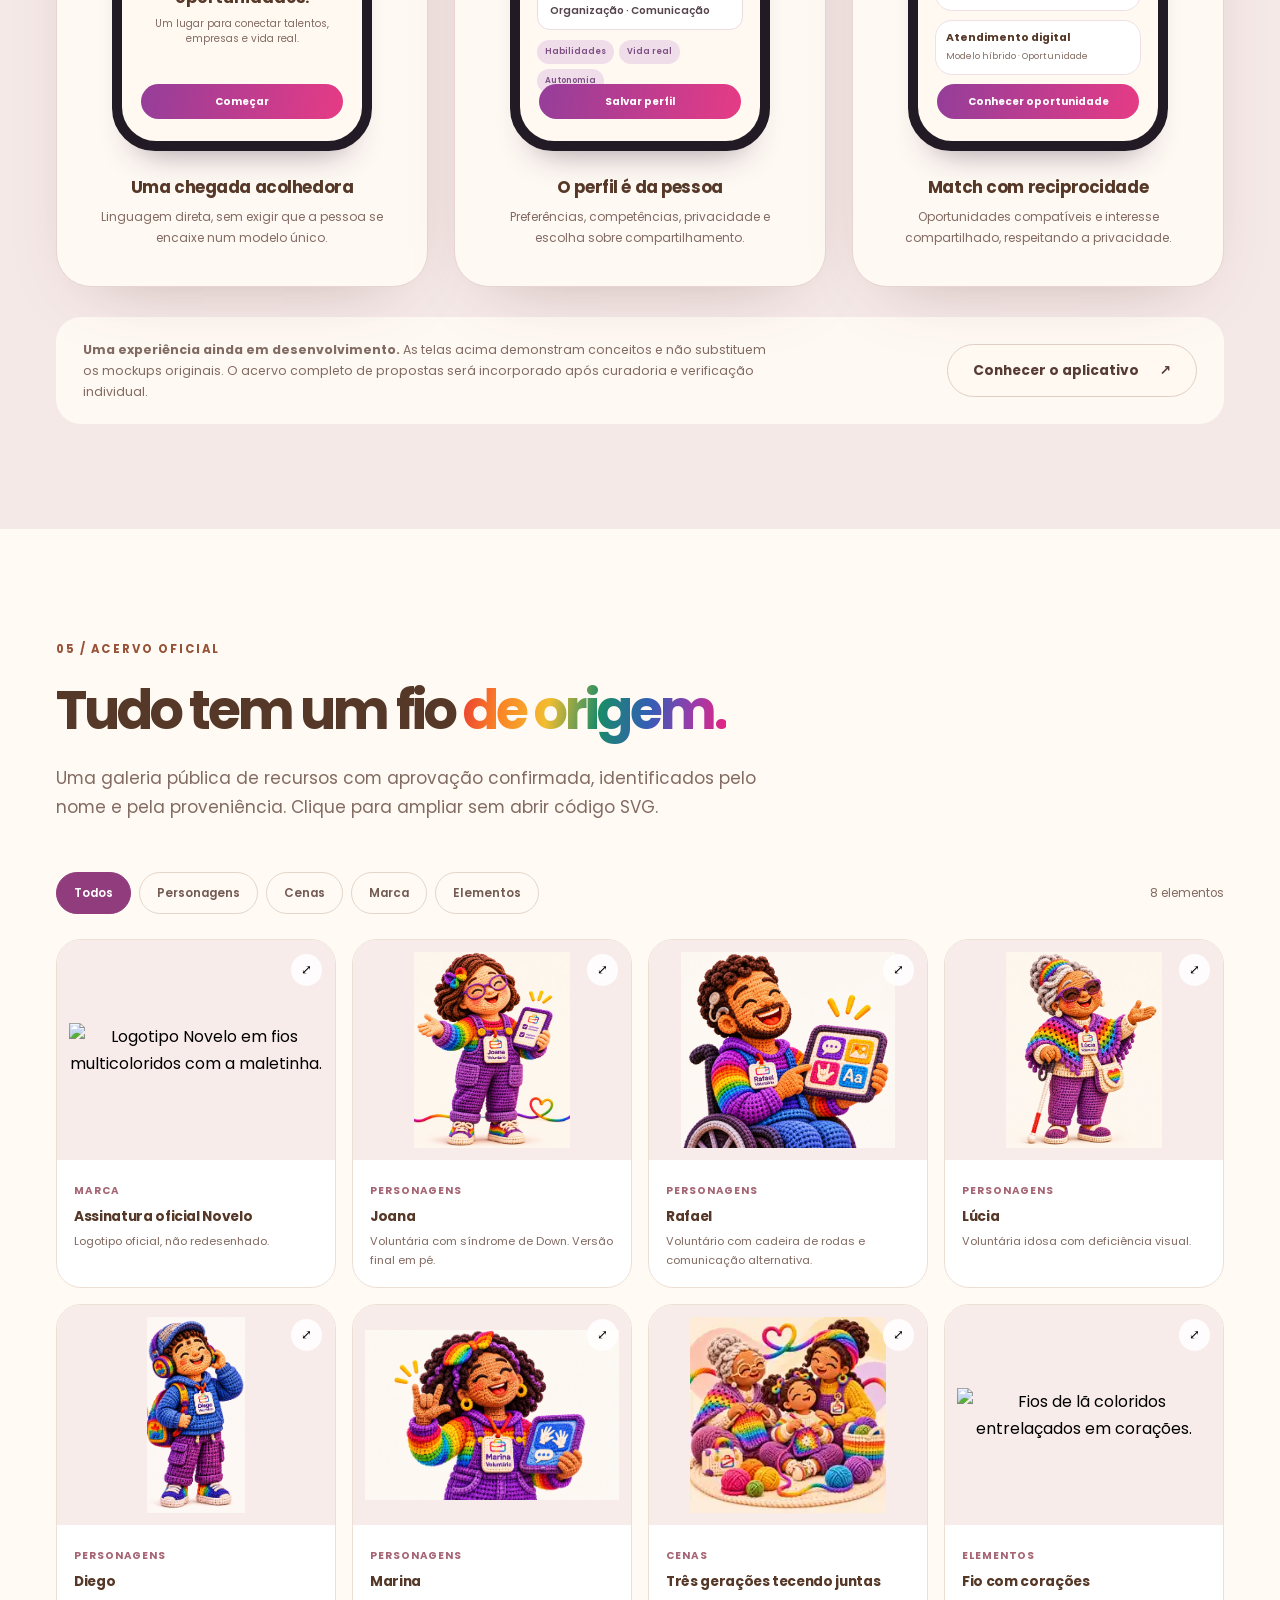
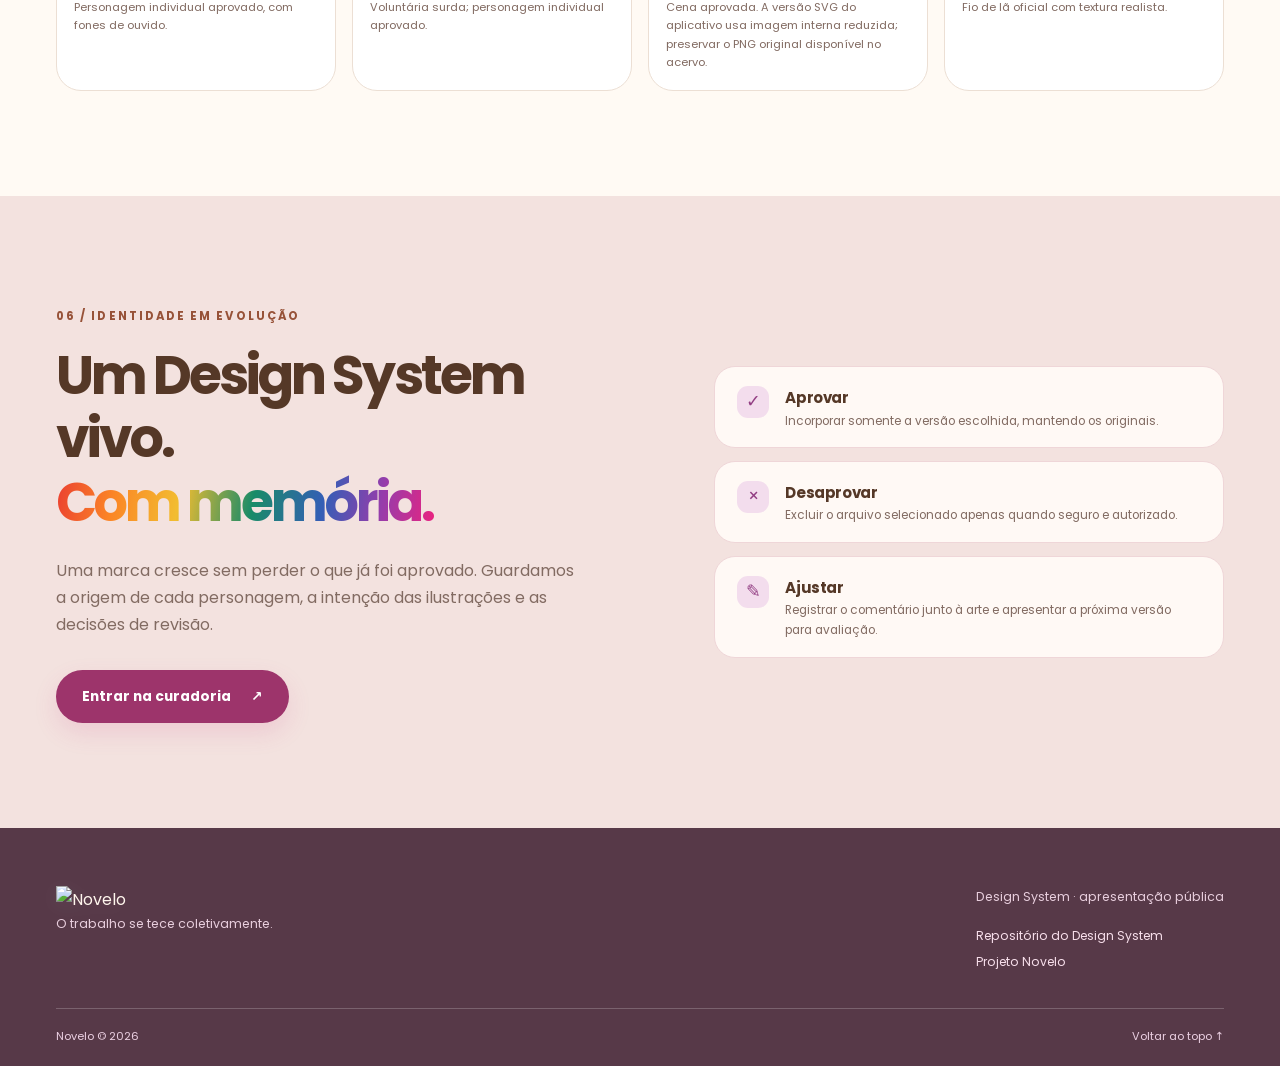
==== commit ec1cd4f3: "fix(brand): use only official logo on mockup and keep presentation free of pending-art notices" ====
--- a/index.html
+++ b/index.html
@@ -98,7 +98,7 @@
       <div class="section-intro"><span class="kicker">04 / Experiência</span><h2 id="experience-title">Tecnologia para <span class="gradient-text">aproximar.</span></h2><p>Do cadastro ao encontro com uma oportunidade: a experiência procura respeitar as necessidades de cada pessoa e valorizar suas competências.</p></div>
       <div class="journey-label"><span class="journey-label-dot"></span> Mockups conceituais baseados nos fluxos do aplicativo. Não são capturas das telas finais aprovadas.</div>
       <div class="mockups-grid">
-        <article class="mockup"><div class="mockup-top"><span>01 / Boas-vindas</span><span>Conexão</span></div><div class="phone-shell"><div class="phone-screen welcome-screen"><div class="phone-status">9:41 <span>●●●</span></div><div class="phone-brand"><span class="phone-brand-title">novelo</span><small>o trabalho se tece coletivamente</small></div><div class="screen-shape" aria-hidden="true"><span class="shape-heart">♡</span></div><h4>Seu caminho merece oportunidades.</h4><p>Um lugar para conectar talentos, empresas e vida real.</p><div class="phone-cta">Começar</div></div></div><h3>Uma chegada acolhedora</h3><p>Linguagem direta, sem exigir que a pessoa se encaixe num modelo único.</p></article>
+        <article class="mockup"><div class="mockup-top"><span>01 / Boas-vindas</span><span>Conexão</span></div><div class="phone-shell"><div class="phone-screen welcome-screen"><div class="phone-status">9:41 <span>●●●</span></div><div class="phone-brand"><img src="https://raw.githubusercontent.com/carolinefreire/novelo/main/public/logo-novelo.png" alt="Logotipo oficial Novelo"><small>o trabalho se tece coletivamente</small></div><div class="screen-shape" aria-hidden="true"><span class="shape-heart">♡</span></div><h4>Seu caminho merece oportunidades.</h4><p>Um lugar para conectar talentos, empresas e vida real.</p><div class="phone-cta">Começar</div></div></div><h3>Uma chegada acolhedora</h3><p>Linguagem direta, sem exigir que a pessoa se encaixe num modelo único.</p></article>
         <article class="mockup"><div class="mockup-top"><span>02 / Perfil</span><span>Autonomia</span></div><div class="phone-shell"><div class="phone-screen profile-screen"><div class="phone-status">9:41 <span>●●●</span></div><div class="screen-topline">Meu perfil <span>⋯</span></div><div class="progress-pill">Seu perfil, suas escolhas</div><div class="screen-field"><small>Área de atuação</small><strong>Administração e apoio</strong></div><div class="screen-field"><small>Preferências</small><strong>Trabalho remoto · Flexível</strong></div><div class="screen-field"><small>Competências</small><strong>Organização · Comunicação</strong></div><div class="screen-tags"><span>Habilidades</span><span>Vida real</span><span>Autonomia</span></div><div class="phone-cta">Salvar perfil</div></div></div><h3>O perfil é da pessoa</h3><p>Preferências, competências, privacidade e escolha sobre compartilhamento.</p></article>
         <article class="mockup"><div class="mockup-top"><span>03 / Oportunidades</span><span>Reciprocidade</span></div><div class="phone-shell"><div class="phone-screen opportunity-screen"><div class="phone-status">9:41 <span>●●●</span></div><div class="screen-topline">Oportunidades <span>♡</span></div><div class="screen-subtitle">Encontros possíveis para você</div><div class="job-card"><div class="job-symbol">✳</div><h4>Assistente administrativa</h4><p>Empresa verificada · Remoto</p><div class="job-match">Compatibilidade de habilidades <b>84%</b></div><div class="job-meter"><span></span></div><div class="job-tags"><span>Flexibilidade</span><span>Remoto</span></div></div><div class="job-card small-job"><h4>Atendimento digital</h4><p>Modelo híbrido · Oportunidade</p></div><div class="phone-cta">Conhecer oportunidade</div></div></div><h3>Match com reciprocidade</h3><p>Oportunidades compatíveis e interesse compartilhado, respeitando a privacidade.</p></article>
       </div>
@@ -111,7 +111,7 @@
       <div class="section-intro"><span class="kicker">05 / Acervo oficial</span><h2 id="gallery-title">Tudo tem um fio <span class="gradient-text">de origem.</span></h2><p>Uma galeria pública de recursos com aprovação confirmada, identificados pelo nome e pela proveniência. Clique para ampliar sem abrir código SVG.</p></div>
       <div class="gallery-toolbar"><div class="filter-pills" role="group" aria-label="Filtrar acervo"><button type="button" class="chip active" data-filter="Todos" aria-pressed="true">Todos</button><button type="button" class="chip" data-filter="Personagens" aria-pressed="false">Personagens</button><button type="button" class="chip" data-filter="Cenas" aria-pressed="false">Cenas</button><button type="button" class="chip" data-filter="Marca" aria-pressed="false">Marca</button><button type="button" class="chip" data-filter="Elementos" aria-pressed="false">Elementos</button></div><span id="gallery-count" aria-live="polite"></span></div>
       <div class="gallery-grid" id="gallery-grid" aria-live="polite"><p>Carregando o acervo aprovado…</p></div>
-      <div class="acervo-note"><strong>Sobre a Família Novelo (Issue #10)</strong><p>A versão final foi aprovada. Seu arquivo binário ainda precisa ser incorporado ao repositório para publicação. A aprovação foi registrada no catálogo, sem inventar uma substituição.</p></div>
+
     </div>
   </section>
 
--- a/styles.css
+++ b/styles.css
@@ -0,0 +1,205 @@
+@import url('https://fonts.googleapis.com/css2?family=Poppins:wght@400;500;600;700;800&display=swap');
+:root{--cream:#faf5ec;--cream2:#fffaf3;--ink:#553827;--muted:#826b62;--hair:#e7d9c9;--pink:#ec287c;--peach:#ffbba8;--yellow:#ffdb8c;--lav:#e6cce9;--green:#198962;--blue:#3356b2;--purple:#9134a3;--grad:linear-gradient(100deg,#ea3c31 0%,#fb8526 16%,#f2bd30 33%,#198b68 52%,#345eb6 70%,#963dab 85%,#ed227e 100%);--shadow:0 24px 70px -40px #5d311f61;font-family:Poppins,ui-sans-serif,system-ui,sans-serif}
+*,*::before,*::after{box-sizing:border-box}
+html{scroll-behavior:smooth;scroll-padding-top:100px}
+body{margin:0;background:var(--cream);color:var(--ink);line-height:1.7;-webkit-font-smoothing:antialiased}
+button,input,select,textarea{font:inherit}
+button{cursor:pointer}
+a{color:inherit;text-decoration:none}
+img{max-width:100%;height:auto}
+.container{width:min(1168px,calc(100% - 48px));margin-inline:auto}
+.section{padding:105px 0}
+h1,h2,h3,h4,p{margin-top:0}
+h1,h2,h3{line-height:1.18}
+h1{font-size:clamp(3.65rem,6.8vw,7rem);font-weight:800;letter-spacing:-.075em}
+h2{font-size:clamp(2.4rem,4.2vw,4.5rem);font-weight:700;letter-spacing:-.055em}
+h3{font-size:1.2rem;letter-spacing:-.025em}
+p{color:var(--muted)}
+button:focus-visible,a:focus-visible,input:focus-visible,select:focus-visible,textarea:focus-visible{outline:3px solid var(--pink);outline-offset:3px}
+.skip-link{position:absolute;transform:translateY(-150%);top:0;left:0;padding:12px;background:#fff;z-index:900}
+.skip-link:focus{transform:none}
+.colorbar{height:6px;background:var(--grad)}
+.site-header{position:sticky;top:0;z-index:50;background:#faf5ecee;backdrop-filter:blur(20px);border-bottom:1px solid #e9dfd299}
+.header-inner{display:flex;align-items:center;justify-content:space-between;height:90px;gap:32px}
+.brand{display:inline-flex;align-items:center;flex:none}
+.brand img{width:165px;height:67px;object-fit:contain;object-position:left center}
+.nav{display:flex;align-items:center;gap:clamp(12px,2vw,28px)}
+.nav a{font-size:.78rem;font-weight:600;transition:color .2s;white-space:nowrap}
+.nav a:hover{color:var(--pink)}
+.nav-admin{border:1px solid #d9c9bf;border-radius:999px;padding:11px 18px}
+.nav-admin:hover{background:#fff}
+.nav-toggle{display:none;border:0;background:none}
+.eyebrow,.kicker{font-size:.72rem;letter-spacing:.18em;text-transform:uppercase;font-weight:700;color:#975238}
+.eyebrow{display:inline-flex;align-items:center;gap:10px;letter-spacing:.11em}
+.eyebrow-dot{width:9px;height:9px;background:var(--grad);border-radius:50%}
+.gradient-text,.hero em{font-style:normal;background:var(--grad);background-clip:text;color:transparent;-webkit-background-clip:text}
+.btn{display:inline-flex;justify-content:center;align-items:center;gap:20px;border-radius:999px;padding:14px 25px;min-height:49px;font-weight:700;font-size:.86rem;border:1px solid transparent;transition:transform .2s,box-shadow .2s,background .2s}
+.btn:hover{transform:translateY(-2px)}
+.btn-primary{background:#9d346b;color:white;box-shadow:0 10px 23px #d0448b25}
+.btn-primary:hover{background:#752953}
+.btn-secondary{background:#fff9f1;border-color:#dfcfc5;color:#573b35}
+.btn-secondary:hover{background:#fff}
+.hero{position:relative;overflow:hidden;padding-top:94px;padding-bottom:0}
+.hero-grid{display:grid;grid-template-columns:1.07fr .93fr;gap:52px;align-items:center;position:relative;z-index:1}
+.hero-copy h1{margin:30px 0 28px;max-width:770px}
+.hero-intro{font-size:1.08rem;max-width:515px;line-height:1.95}
+.hero-actions{display:flex;gap:14px;flex-wrap:wrap;margin:32px 0 50px}
+.hero-meta{display:flex;gap:24px;flex-wrap:wrap}
+.hero-meta span{font-size:.67rem;color:#947365;font-weight:500}
+.hero-meta strong{font-size:.8rem;color:#7d4940;margin-right:4px}
+.hero-ambient{position:absolute;filter:blur(8px);pointer-events:none;opacity:.65}
+.hero-ambient-one{width:420px;height:360px;border-radius:56% 44% 52% 48%;background:#f6dccf;top:-95px;right:-150px}
+.hero-ambient-two{width:310px;height:300px;border-radius:47% 53% 62% 38%;background:#eee0f5;bottom:60px;left:-180px}
+.hero-art{position:relative;padding:35px 16px 35px 30px}
+.hero-card{position:relative;min-height:510px;background:linear-gradient(160deg,#ffefd8,#f6d5e7 70%,#eadcef);border-radius:49% 51% 50% 50% / 43% 45% 55% 57%;display:flex;align-items:center;justify-content:center;box-shadow:0 45px 80px -50px #7d4d6380}
+.hero-card img{width:100%;max-width:490px;object-fit:contain;filter:drop-shadow(0 12px 20px #9d6e6f22)}
+.hero-art-kicker{position:absolute;top:33px;left:51px;font-size:.63rem;font-weight:700;letter-spacing:.19em;color:#995e7a}
+.hero-card-tag{position:absolute;bottom:16px;right:5px;background:#fffdf6;border-radius:999px;padding:9px 17px;font-size:.7rem;font-weight:600;box-shadow:0 9px 25px #ac7c9630}
+.rainbow-dot{display:inline-block;width:12px;height:12px;border-radius:100%;background:var(--grad);vertical-align:middle;margin-right:5px}
+.floating-label{position:absolute;background:#fffaf4;border:1px solid #ead9ce;box-shadow:var(--shadow);padding:9px 16px;border-radius:999px;white-space:nowrap;font-size:.69rem;font-weight:600}
+.floating-label.one{top:10%;right:-10px;transform:rotate(5deg)}
+.floating-label.two{bottom:15%;left:-10px;transform:rotate(-6deg)}
+.hero-ribbon{margin-top:50px;height:130px;display:flex;align-items:center;justify-content:center;overflow:hidden}
+.hero-ribbon img{width:min(760px,100%);height:100%;object-fit:contain}
+.section-intro{max-width:860px;margin-bottom:50px}
+.section-intro h2{margin:17px 0 22px}
+.section-intro>p{font-size:1.06rem;max-width:710px}
+.section-purpose{background:#fffaf4}
+.purpose-grid{display:grid;grid-template-columns:1.06fr .94fr;gap:75px;align-items:start}
+.manifesto{padding:5px 0 0 0}
+.manifesto p{font-size:1rem;line-height:2.15;margin-bottom:22px}
+.manifesto p strong{color:var(--ink)}
+.text-link{display:inline-block;margin-top:12px;text-decoration:underline;text-decoration-color:#dba5bb;text-underline-offset:6px;color:#8c336c;font-size:.85rem;font-weight:600}
+.principles{display:grid;gap:15px}
+.principle{position:relative;min-height:154px;overflow:hidden;padding:26px 29px;border-radius:32px}
+.principle.peach{background:#fbb9ad}
+.principle.butter{background:#ffda85}
+.principle.lavender{background:#dcc2e9}
+.principle h3{font-size:1.16rem;max-width:360px;margin:12px 0 8px}
+.principle p{font-size:.83rem;max-width:385px;color:#684c47;margin:0;line-height:1.65}
+.principle-num{font-size:.6rem;font-weight:700;letter-spacing:.16em}
+.principle-shape{position:absolute;width:130px;height:130px;right:-55px;top:-55px;border:2px solid #ffffff99;border-radius:50%;box-shadow:0 0 0 20px #ffffff30,0 0 0 45px #ffffff26}
+.section-identity{background:#f7efe5}
+.identity-grid{display:grid;grid-template-columns:1.12fr .88fr;gap:17px}
+.identity-panel{background:#fff9f1;border:1px solid #eadbd0;border-radius:31px;padding:30px;min-height:260px;overflow:hidden}
+.panel-head{display:flex;justify-content:space-between;align-items:center;color:#987164;font-weight:700;letter-spacing:.16em;font-size:.65rem}
+.identity-panel p{font-size:.84rem;margin:16px 0 0}
+.logo-panel{display:flex;flex-direction:column}
+.logo-showcase{margin:auto;display:block;max-width:420px;max-height:175px;object-fit:contain}
+.palette-panel .palette-swatch{display:flex;gap:7px;margin:35px 0 16px}
+.palette-swatch span{display:block;flex:1;height:57px;border-radius:999px;background:var(--c);max-width:46px}
+.palette-gradient{height:36px;border-radius:999px;background:var(--grad)}
+.type-example{display:flex;align-items:end;gap:22px;font-size:7rem;font-weight:800;line-height:1;margin-top:14px;letter-spacing:-.09em;color:#774933}
+.type-example span{letter-spacing:0;font-size:1.1rem;align-self:center;font-weight:600}
+.texture-panel img{display:block;height:162px;width:100%;object-fit:contain}
+.identity-note{display:flex;gap:15px;align-items:flex-start;margin-top:23px;background:#fffaf4;border-left:4px solid #de8a4e;border-radius:18px;padding:17px 23px}
+.identity-note span{font-size:1.5rem;color:#c3614e}
+.identity-note p{margin:0;font-size:.85rem}
+.section-characters{background:#fffaf4}
+.characters-grid{display:grid;grid-template-columns:repeat(5,1fr);gap:16px}
+.person-card{background:white;border:1px solid #eaded2;border-radius:28px;overflow:hidden;box-shadow:0 18px 44px -37px #6c373459;min-width:0}
+.person-image{aspect-ratio:4 / 5;display:flex;align-items:center;justify-content:center;padding:8px;overflow:hidden}
+.person-image img{width:100%;height:100%;object-fit:contain;transition:transform .4s}
+.person-card:hover img{transform:scale(1.035)}
+.tone-peach{background:#f9e5dd}
+.tone-yellow{background:#fae8ce}
+.tone-lavender{background:#eee2f7}
+.tone-blue{background:#e3edf5}
+.tone-mint{background:#dff2e7}
+.person-text{padding:18px 16px 20px}
+.person-text h3{font-size:1.12rem;margin:0 0 7px}
+.person-text p{min-height:47px;font-size:.72rem;line-height:1.55;margin-bottom:13px}
+.approval{font-size:.66rem;font-weight:700;color:#347b5e;background:#e5f3e9;border-radius:99px;padding:5px 10px}
+.section-experience{background:#f5e9e8;overflow:hidden}
+.journey-label{font-size:.78rem;color:#865e72;background:#fff8f4;border:1px solid #edd8df;padding:12px 16px;border-radius:16px;margin:-13px 0 30px}
+.journey-label-dot{width:8px;height:8px;display:inline-block;border-radius:50%;background:#bc669c;margin-right:6px}
+.mockups-grid{display:grid;grid-template-columns:repeat(3,minmax(0,1fr));gap:26px}
+.mockup{background:#fff9f4;border:1px solid #e8d4d0;border-radius:35px;padding:23px 22px 26px;text-align:center;box-shadow:var(--shadow)}
+.mockup-top{display:flex;justify-content:space-between;gap:10px;font-size:.68rem;font-weight:700;color:#946c6e;margin:0 0 18px}
+.phone-shell{width:min(100%,260px);height:465px;background:#221b25;border:6px solid #221b25;border-radius:43px;margin:0 auto 27px;padding:4px;box-shadow:0 24px 34px -25px #26132975;overflow:hidden}
+.phone-screen{position:relative;height:100%;background:#fff9f1;border-radius:34px;text-align:left;overflow:hidden;padding:13px 17px 22px}
+.phone-screen:before{content:'';position:absolute;top:3px;left:50%;transform:translateX(-50%);background:#221b25;width:70px;height:14px;border-radius:20px;z-index:2}
+.phone-status{display:flex;justify-content:space-between;font-size:.57rem;font-weight:700;padding:1px 6px 16px;color:#513d42}
+.phone-status span{letter-spacing:2px}
+.phone-brand{text-align:center;margin-top:37px}
+.phone-brand-title{display:block;font-size:2.5rem;font-weight:800;letter-spacing:-.08em;font-style:italic;background:var(--grad);background-clip:text;-webkit-background-clip:text;color:transparent}
+.phone-brand small{font-size:.54rem;letter-spacing:.06em}
+.screen-shape{margin:15px auto 18px;width:155px;height:100px;border-radius:54% 46% 58% 42%;background:linear-gradient(130deg,#ffcfb2,#f5dbe4,#ddc7e7);display:grid;place-items:center}
+.shape-heart{font-size:5.4rem;line-height:1;color:#a2499c}
+.phone-screen h4{font-size:1rem;line-height:1.35;margin:0 0 7px;text-align:center}
+.phone-screen p{font-size:.63rem;line-height:1.5;text-align:center}
+.phone-cta{background:linear-gradient(100deg,#943e9a,#e63b85);color:white;font-weight:700;text-align:center;font-size:.64rem;border-radius:25px;padding:9px 12px;position:absolute;left:19px;right:19px;bottom:22px}
+.screen-topline{display:flex;justify-content:space-between;font-size:.98rem;font-weight:800;margin-bottom:24px}
+.progress-pill{font-size:.65rem;color:#875371;background:#f7e4ed;border-radius:99px;padding:8px 12px;margin-bottom:19px}
+.screen-field{padding:10px 12px;border:1px solid #eadde1;border-radius:13px;margin-bottom:10px;background:#fff;display:flex;flex-direction:column}
+.screen-field small{font-size:.57rem;color:#957e83}
+.screen-field strong{font-size:.65rem;font-weight:600;color:#55444c}
+.screen-tags,.job-tags{display:flex;gap:5px;flex-wrap:wrap}
+.screen-tags span,.job-tags span{background:#efddea;color:#7c4e82;border-radius:99px;font-size:.51rem;padding:5px 8px;font-weight:600}
+.screen-subtitle{font-size:.6rem;color:#977987;margin-top:-16px;margin-bottom:18px}
+.job-card{border:1px solid #eee0e6;background:#fff;border-radius:17px;padding:13px 12px;margin-bottom:9px}
+.job-card h4{text-align:left;font-size:.78rem;margin-bottom:5px}
+.job-card p{text-align:left;font-size:.56rem;margin-bottom:15px}
+.job-symbol{background:#ffd2e5;color:#a8327c;border-radius:10px;width:28px;height:28px;text-align:center;line-height:28px;margin-bottom:10px}
+.job-match{display:flex;justify-content:space-between;font-size:.53rem;gap:8px}
+.job-meter{height:7px;background:#f2e2ed;border-radius:99px;margin:9px 0 13px}
+.job-meter span{display:block;height:100%;width:84%;background:var(--grad);border-radius:99px}
+.small-job{padding:10px}
+.small-job h4{font-size:.67rem}
+.small-job p{margin-bottom:0}
+.mockup>h3{font-size:1.05rem;margin-bottom:8px}
+.mockup>p{font-size:.75rem;line-height:1.75;padding:0 7px}
+.experience-more{display:flex;justify-content:space-between;align-items:center;gap:30px;margin-top:30px;background:#fff9f4;border-radius:25px;padding:22px 27px}
+.experience-more p{font-size:.78rem;margin:0;max-width:695px}
+.section-gallery{background:#fffaf4}
+.gallery-toolbar{display:flex;justify-content:space-between;gap:20px;align-items:center;margin:0 0 25px}
+.filter-pills{display:flex;flex-wrap:wrap;gap:8px}
+.chip{padding:10px 17px;border:1px solid #e4d6c9;background:#fffaf4;color:#735b54;border-radius:999px;font-size:.74rem;font-weight:600}
+.chip.active{background:#913d7d;color:white;border-color:#913d7d}
+#gallery-count{color:var(--muted);font-size:.74rem}
+.gallery-grid{display:grid;grid-template-columns:repeat(4,minmax(0,1fr));gap:16px}
+.gallery-card{background:#fff;border:1px solid #ecdfd4;border-radius:25px;overflow:hidden;min-width:0}
+.gallery-preview{border:0;background:#f8eceb;display:block;width:100%;height:220px;position:relative;padding:12px}
+.gallery-preview img{width:100%;height:100%;object-fit:contain;transition:transform .3s}
+.gallery-preview:hover img{transform:scale(1.05)}
+.gallery-zoom{position:absolute;top:14px;right:13px;background:#ffffffdd;border-radius:50%;padding:5px 10px;font-size:.8rem}
+.gallery-body{padding:15px 17px 18px}
+.gallery-body small{font-size:.64rem;text-transform:uppercase;letter-spacing:.09em;font-weight:700;color:#a66574}
+.gallery-body h3{font-size:.86rem;margin:7px 0}
+.gallery-body p{font-size:.7rem;line-height:1.65;margin:0}
+.acervo-note{margin-top:22px;border:1px dashed #d9aac2;background:#fff8fa;border-radius:19px;padding:19px 24px}
+.acervo-note strong{font-size:.86rem}
+.acervo-note p{font-size:.76rem;margin:6px 0 0}
+.section-governance{background:#f3e2df}
+.governance-grid{display:grid;grid-template-columns:1.07fr .93fr;gap:72px;align-items:center}
+.governance-grid h2{margin:16px 0 23px}
+.governance-grid p{max-width:520px}
+.governance-grid .btn{margin-top:15px}
+.governance-cards{display:grid;gap:13px}
+.governance-cards>div{background:#fff9f5;border-radius:21px;border:1px solid #efd6d8;padding:19px 22px 16px;display:grid;grid-template-columns:35px 1fr;column-gap:13px}
+.governance-icon{grid-row:1/3;background:#f3dded;color:#923e83;display:grid;place-items:center;width:32px;height:32px;border-radius:11px;font-size:1.1rem}
+.governance-cards h3{font-size:.94rem;margin:3px 0 4px}
+.governance-cards p{font-size:.74rem;margin:0}
+.footer{background:#573948;color:#fff6ed;padding:58px 0 20px}
+.footer img{width:160px;filter:drop-shadow(0 4px 10px #ffffff12)}
+.footer-inner{display:flex;align-items:start;justify-content:space-between;gap:40px}
+.footer-inner p{color:#e8cedd;font-size:.78rem}
+.footer-inner>div:last-child{display:grid;justify-items:start;gap:6px}
+.footer-inner a{font-size:.76rem;color:#f7dfeb}
+.footer-inner a:hover{text-decoration:underline}
+.footer-bottom{display:flex;justify-content:space-between;border-top:1px solid #ffffff35;margin-top:35px;padding-top:18px;font-size:.7rem;color:#eacfe1}
+.viewer{width:min(900px,94vw);max-height:95vh;padding:0;background:transparent;border:0;overflow:visible}
+.viewer::backdrop{background:#23131edd;backdrop-filter:blur(8px)}
+.viewer-panel{position:relative;overflow:auto;max-height:92vh;border-radius:29px;background:#fff9f3;padding:23px;color:var(--ink)}
+.viewer-close{position:absolute;z-index:2;right:20px;top:14px;width:37px;height:37px;border-radius:50%;background:white;border:1px solid #ebd8d6;font-size:1.4rem}
+.viewer-media{height:min(65vh,620px);display:flex;align-items:center;justify-content:center;border-radius:20px;background:#f5e9e7}
+.viewer-media img{max-width:100%;max-height:100%;object-fit:contain}
+.viewer-info{display:flex;justify-content:space-between;gap:22px;align-items:center;padding:16px 6px 0}
+.viewer-info span{color:#9f5973;font-size:.69rem;text-transform:uppercase;letter-spacing:.1em}
+.viewer-info h3{margin:5px 0}
+.viewer-info p{font-size:.75rem;margin:0}
+.viewer-info a{font-size:.74rem;text-decoration:underline;white-space:nowrap}
+@media(max-width:1090px){.nav{gap:12px}.nav a{font-size:.7rem}.hero-card{min-height:440px}.characters-grid{grid-template-columns:repeat(3,1fr)}.gallery-grid{grid-template-columns:repeat(3,1fr)}}
+@media(max-width:800px){.section{padding:75px 0}.hero{padding-top:60px;padding-bottom:0}.hero-grid,.purpose-grid,.governance-grid{grid-template-columns:1fr;gap:38px}.hero-copy h1{max-width:650px}.hero-art{max-width:540px;margin:auto}.identity-grid{grid-template-columns:1fr 1fr}.mockups-grid{grid-template-columns:1fr 1fr}.mockup:last-child{grid-column:1/-1;justify-self:center;width:min(100%,360px)}.nav-toggle{display:flex;width:44px;height:44px;flex-direction:column;align-items:center;justify-content:center;gap:5px;border:1px solid #e5d7cc;border-radius:14px}.nav-toggle span{width:19px;height:2px;background:var(--ink)}.nav{display:none;position:absolute;left:0;right:0;top:89px;background:#fffaf5;padding:22px 24px;border-bottom:1px solid #e5d7cc;box-shadow:var(--shadow);flex-direction:column;align-items:stretch;gap:10px}.nav.is-open{display:flex}.nav a{padding:9px;font-size:.86rem}.nav-admin{width:fit-content}.hero-ribbon{height:100px}.experience-more{flex-direction:column;align-items:start}}
+@media(max-width:600px){.container{width:calc(100% - 36px)}.section{padding:65px 0}.header-inner{height:78px}.brand img{width:148px;height:58px}.nav{top:77px}.hero{padding-top:46px;padding-bottom:0}.hero-copy h1{margin:22px 0;font-size:clamp(3.2rem,12vw,4.8rem)}.hero-actions{margin:24px 0 30px}.hero-art{padding:20px 0}.hero-card{min-height:370px}.hero-meta{gap:11px}.floating-label{font-size:.55rem}.floating-label.one{right:0}.floating-label.two{left:0}.hero-ribbon{margin-top:20px;height:65px}.section-intro{margin-bottom:29px}.section-intro h2{font-size:clamp(2.15rem,9vw,3.3rem)}.principle{min-height:160px}.identity-grid,.mockups-grid{grid-template-columns:1fr}.mockup:last-child{grid-column:auto}.identity-panel{min-height:230px}.characters-grid{grid-template-columns:repeat(2,1fr);gap:11px}.person-text{padding:14px 12px}.person-text p{font-size:.66rem}.gallery-grid{grid-template-columns:repeat(2,1fr);gap:10px}.gallery-preview{height:155px}.gallery-body{padding:12px}.gallery-body h3{font-size:.8rem}.gallery-toolbar{align-items:start;flex-direction:column}.footer-inner{flex-direction:column}.governance-cards>div{padding:15px}.viewer-info{align-items:start;flex-direction:column}.viewer-media{height:56vh}}
+@media(prefers-reduced-motion:reduce){html{scroll-behavior:auto}*,*::before,*::after{transition:none!important;animation:none!important}}
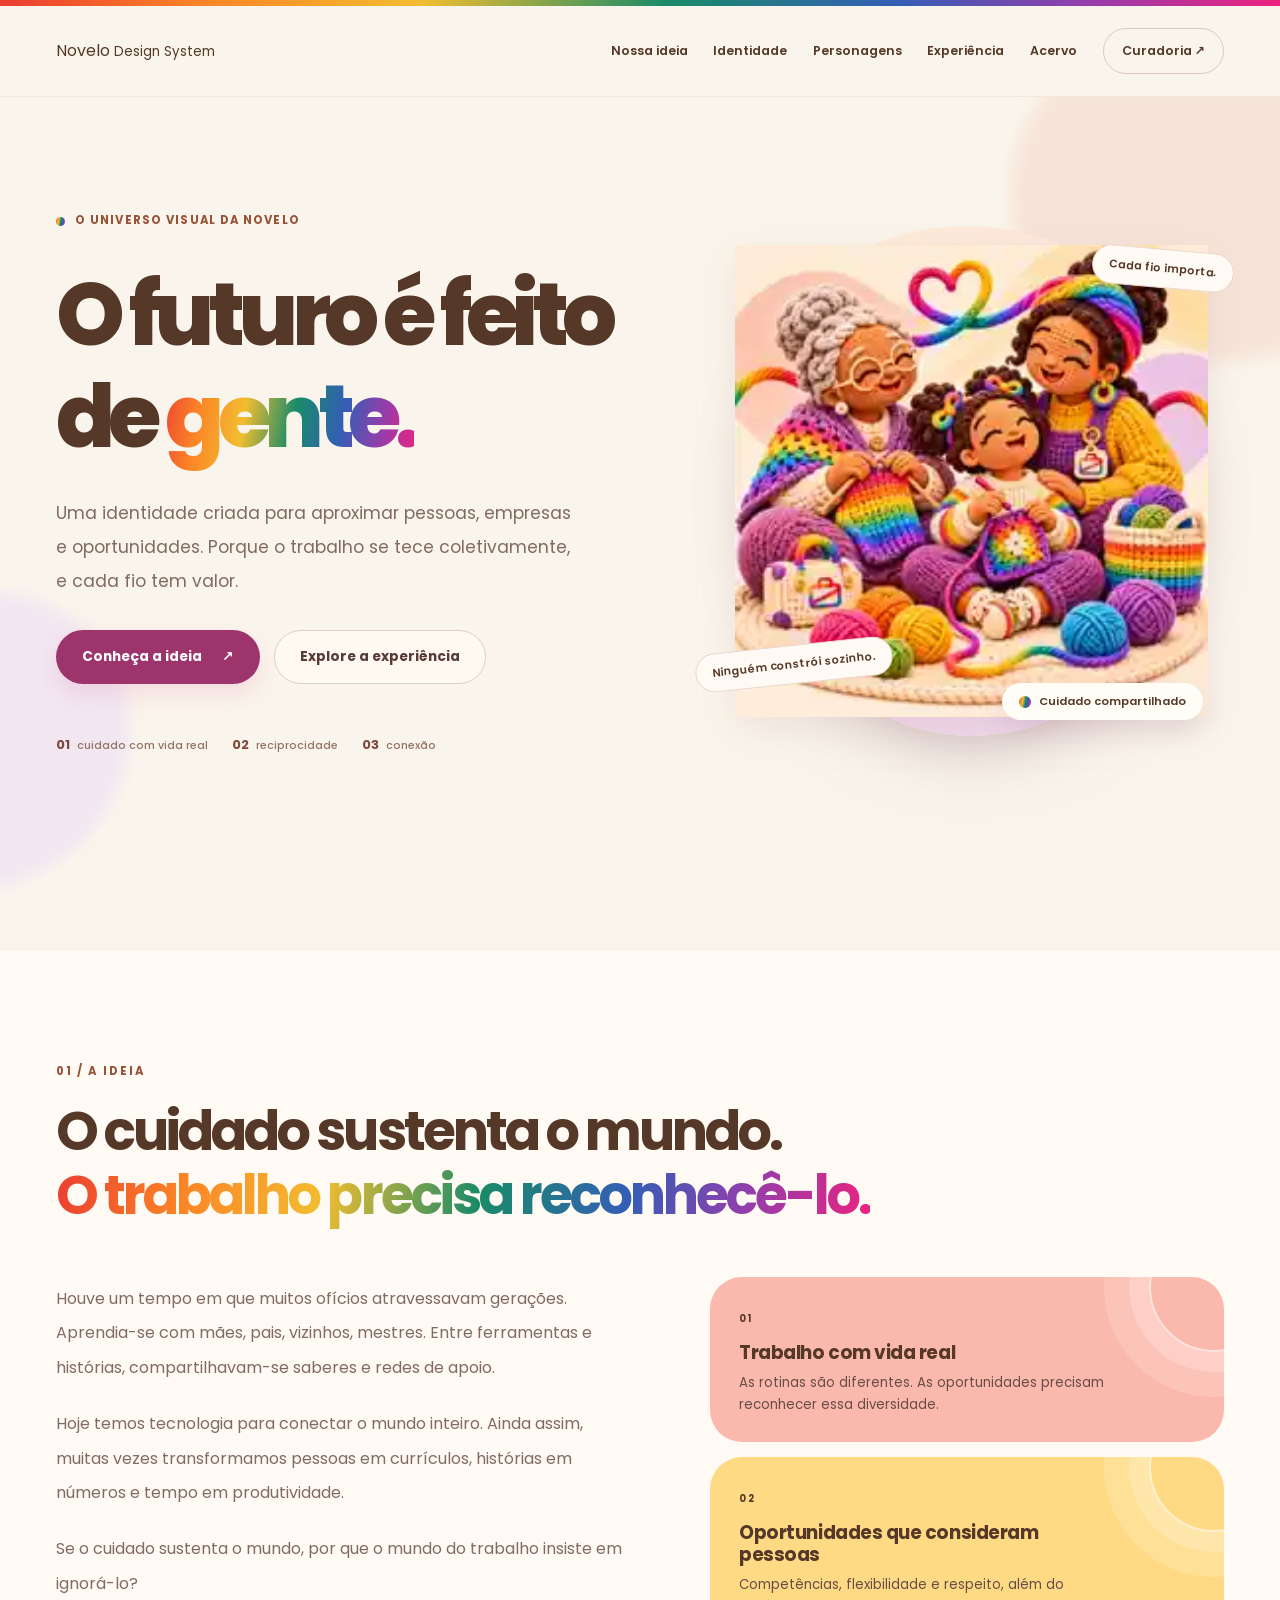
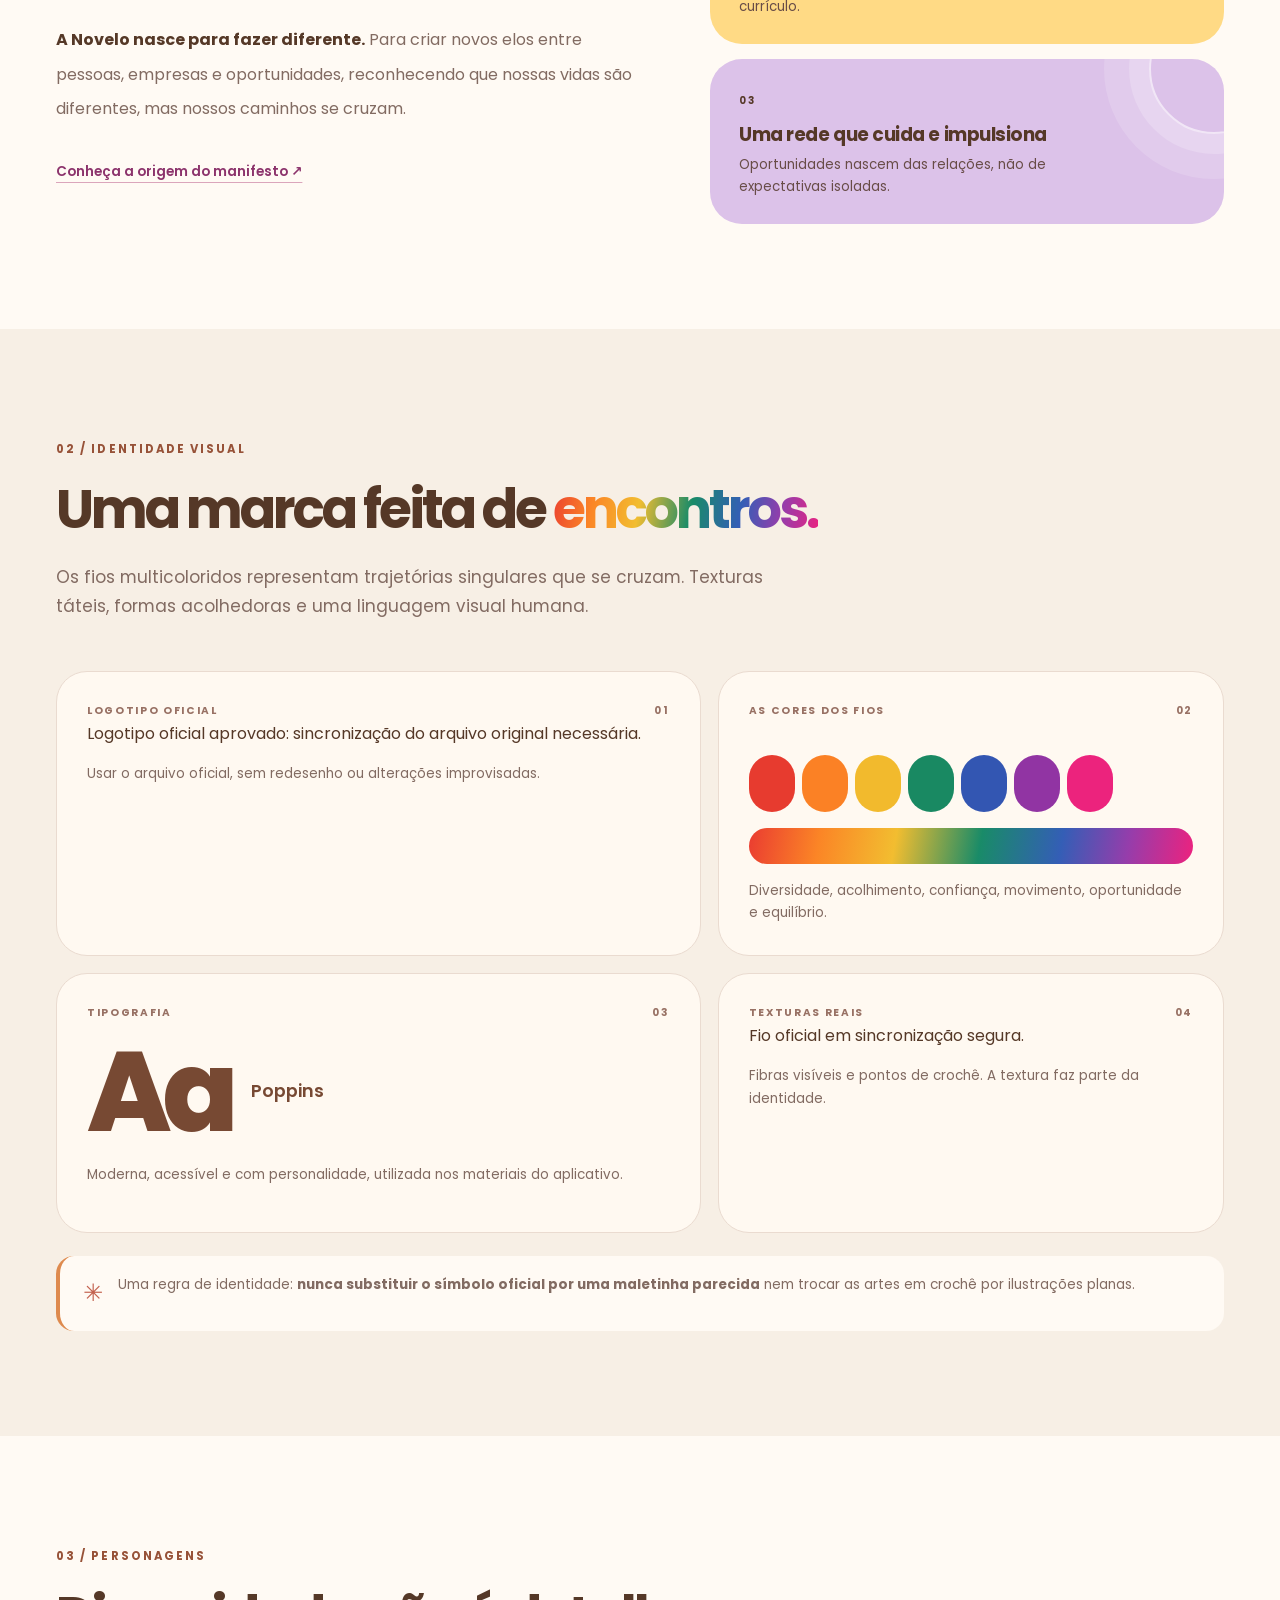
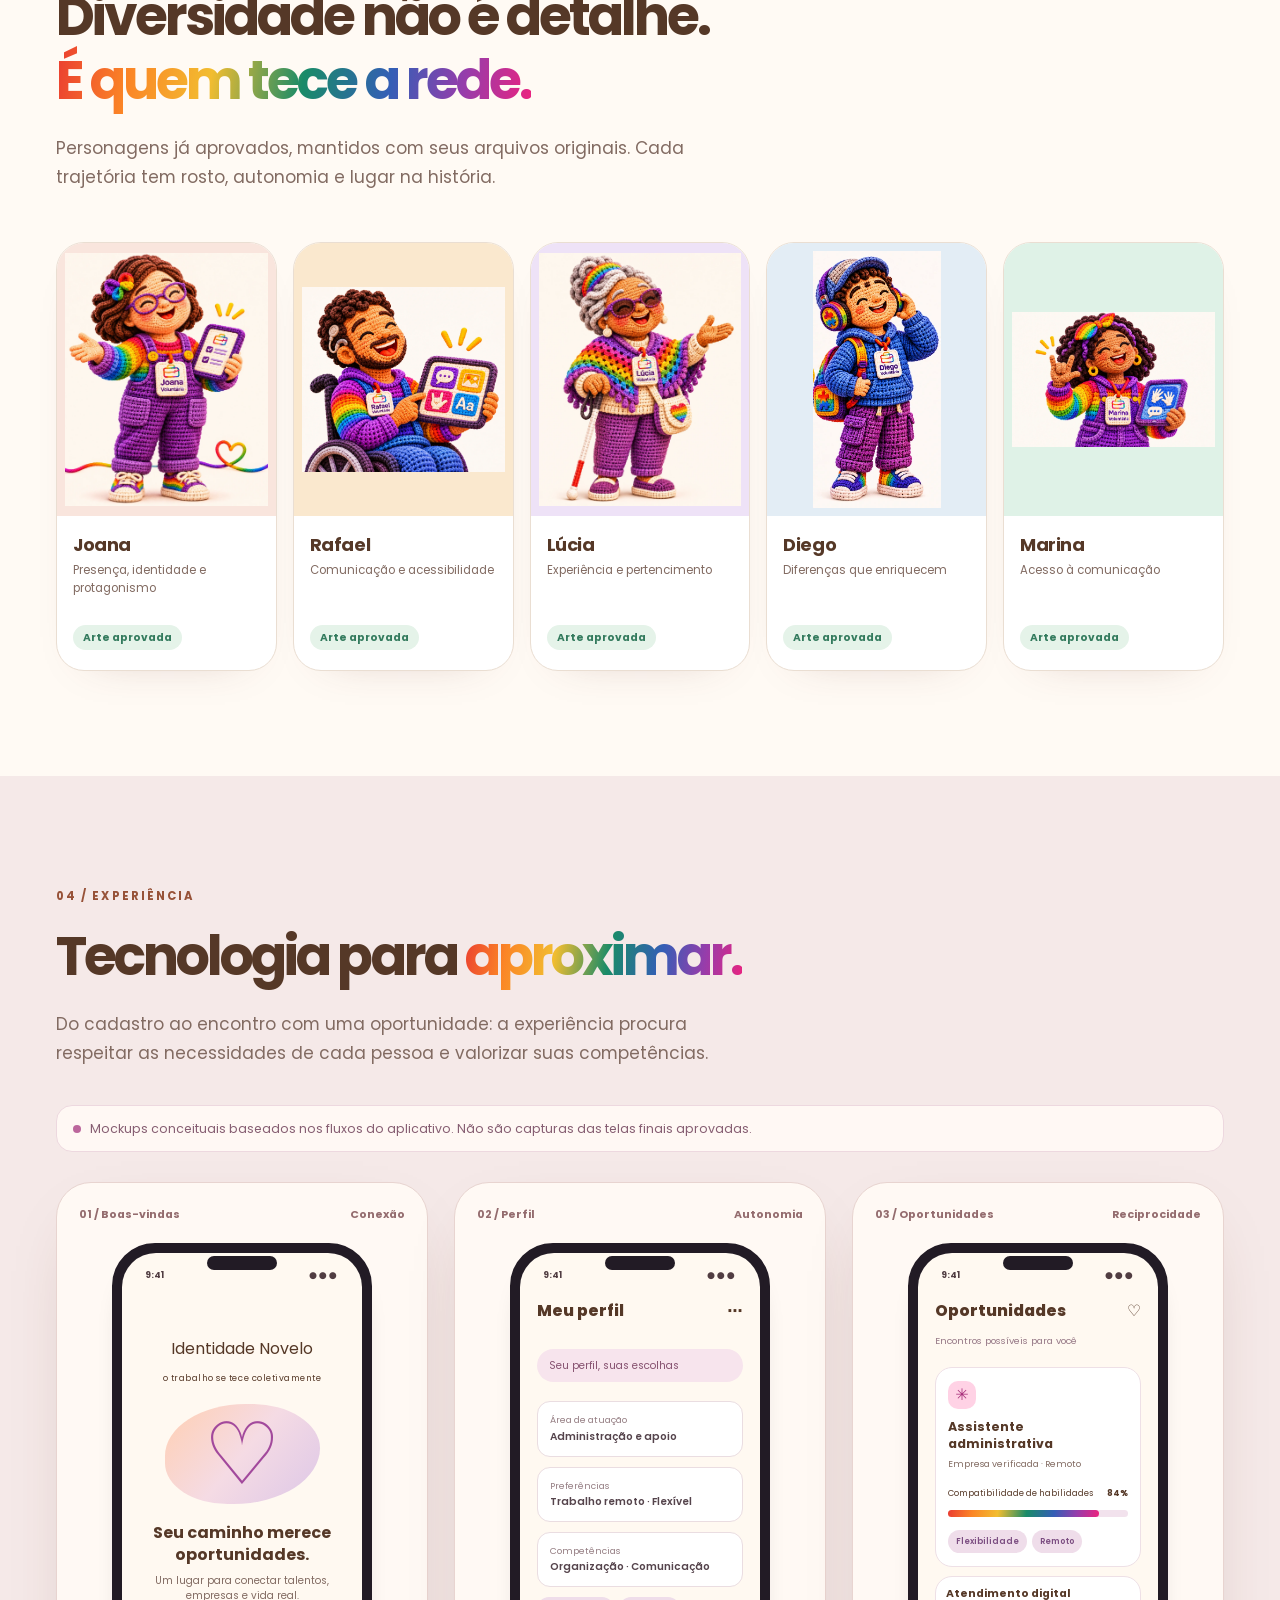
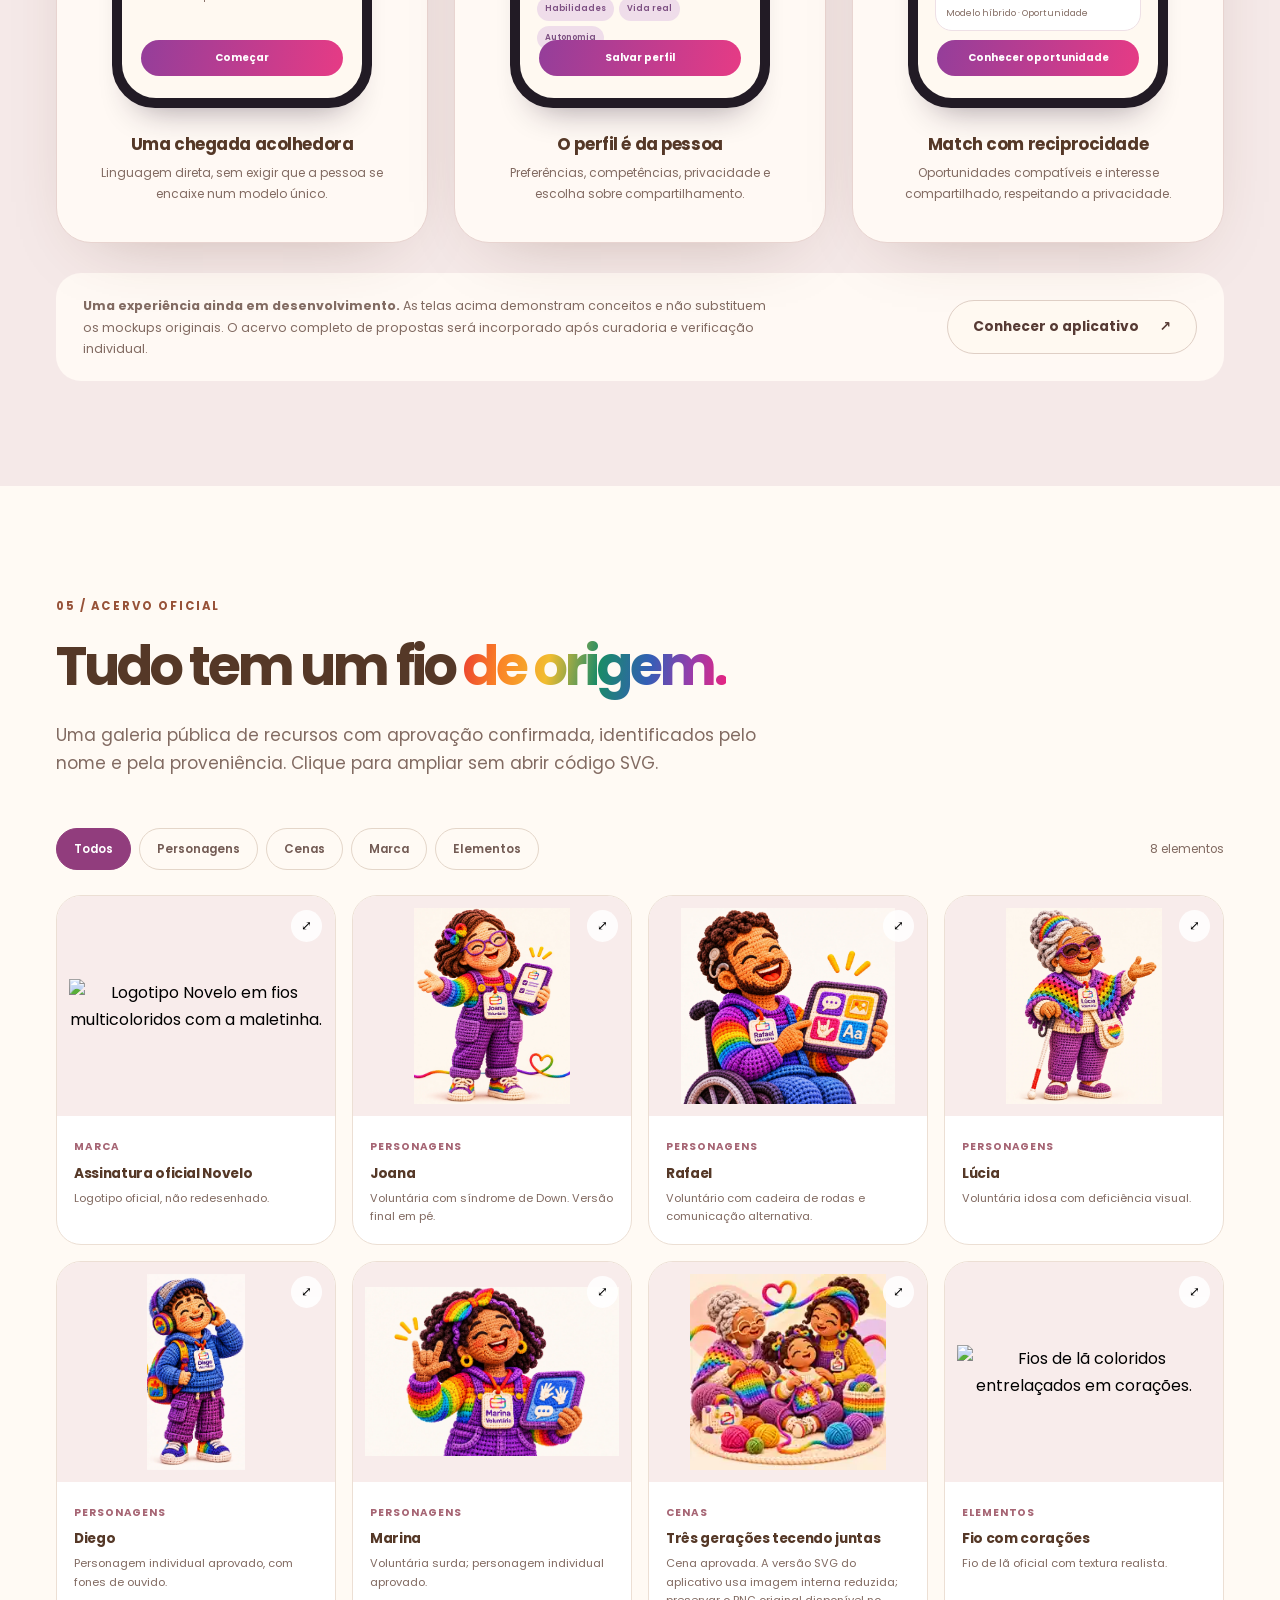
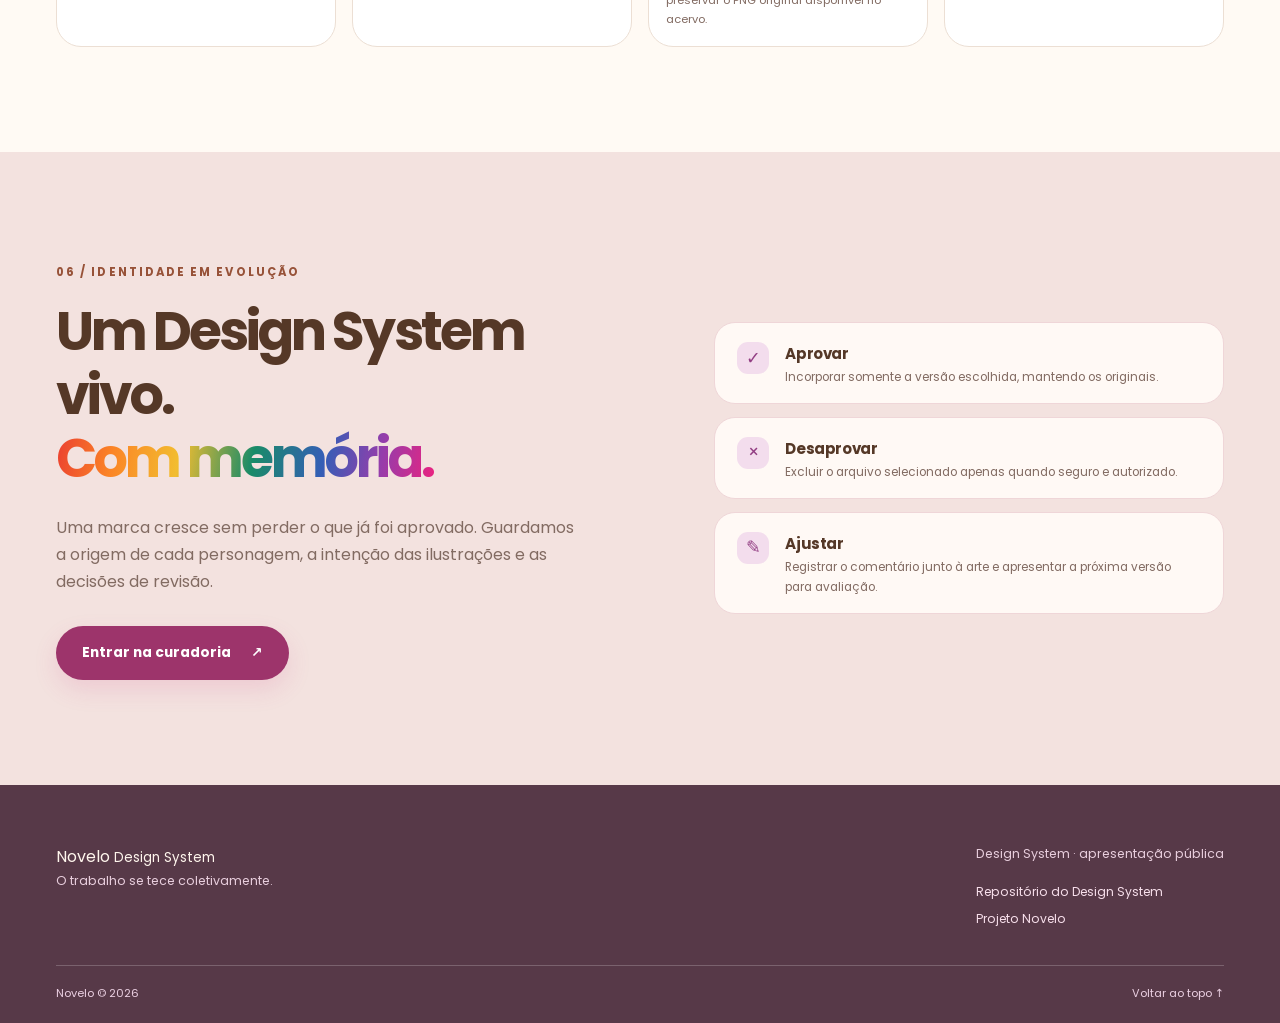
==== commit 9e19d621: "fix(private-source): use local approved artwork slots, not inaccessible raw private URLs" ====
--- a/index.html
+++ b/index.html
@@ -20,7 +20,7 @@
 <div class="colorbar" aria-hidden="true"></div>
 <header class="site-header" id="topo">
   <div class="container header-inner">
-    <a class="brand" href="#topo" aria-label="Novelo · início"><img src="https://raw.githubusercontent.com/carolinefreire/novelo/main/public/logo-novelo.png" alt="Novelo" width="150" height="82"></a>
+    <a class="brand" href="#topo" aria-label="Novelo · início"><img src="assets/brand/logo-novelo.png" alt="Novelo" width="150" height="82" onerror="this.style.display='none';this.nextElementSibling.style.display='inline-block'"><span class="logo-fallback" style="display:none">Novelo <small>Design System</small></span></a>
     <button class="nav-toggle" type="button" aria-expanded="false" aria-controls="menu" aria-label="Abrir menu"><span></span><span></span><span></span></button>
     <nav class="nav" id="menu" aria-label="Navegação principal">
       <a href="#proposito">Nossa ideia</a><a href="#identidade">Identidade</a><a href="#personagens">Personagens</a><a href="#experiencia">Experiência</a><a href="#acervo">Acervo</a>
@@ -45,7 +45,7 @@
         <div class="floating-label one">Cada fio importa.</div><div class="floating-label two">Ninguém constrói sozinho.</div>
       </div>
     </div>
-    <div class="hero-ribbon container"><img src="https://raw.githubusercontent.com/carolinefreire/novelo/main/public/fio-coracoes.png" alt="" aria-hidden="true"></div>
+    <div class="hero-ribbon container"><img src="assets/brand/fio-coracoes.png" alt="" aria-hidden="true" onerror="this.style.display='none'"></div>
   </section>
 
   <section class="section section-purpose" id="proposito" aria-labelledby="purpose-title">
@@ -72,10 +72,10 @@
     <div class="container">
       <div class="section-intro"><span class="kicker">02 / Identidade visual</span><h2 id="identity-title">Uma marca feita de <span class="gradient-text">encontros.</span></h2><p>Os fios multicoloridos representam trajetórias singulares que se cruzam. Texturas táteis, formas acolhedoras e uma linguagem visual humana.</p></div>
       <div class="identity-grid">
-        <article class="identity-panel logo-panel"><div class="panel-head"><span>LOGOTIPO OFICIAL</span><span>01</span></div><img class="logo-showcase" src="https://raw.githubusercontent.com/carolinefreire/novelo/main/public/logo-novelo.png" alt="Logotipo original Novelo, com letras de fio multicolorido e símbolo de maleta." loading="lazy"><p>Usar o arquivo oficial, sem redesenho ou alterações improvisadas.</p></article>
+        <article class="identity-panel logo-panel"><div class="panel-head"><span>LOGOTIPO OFICIAL</span><span>01</span></div><img class="logo-showcase" src="assets/brand/logo-novelo.png" alt="Logotipo original Novelo, com letras de fio multicolorido e símbolo de maleta." loading="lazy" onerror="this.style.display='none';this.nextElementSibling.style.display='block'"><div class="missing-official" style="display:none">Logotipo oficial aprovado: sincronização do arquivo original necessária.</div><p>Usar o arquivo oficial, sem redesenho ou alterações improvisadas.</p></article>
         <article class="identity-panel palette-panel"><div class="panel-head"><span>AS CORES DOS FIOS</span><span>02</span></div><div class="palette-swatch"><span style="--c:#e73b2f" title="Vermelho"></span><span style="--c:#fb8125" title="Laranja"></span><span style="--c:#f2ba2d" title="Amarelo"></span><span style="--c:#198962" title="Verde"></span><span style="--c:#3356b2" title="Azul"></span><span style="--c:#9134a3" title="Roxo"></span><span style="--c:#ec237d" title="Rosa"></span></div><div class="palette-gradient"></div><p>Diversidade, acolhimento, confiança, movimento, oportunidade e equilíbrio.</p></article>
         <article class="identity-panel type-panel"><div class="panel-head"><span>TIPOGRAFIA</span><span>03</span></div><div class="type-example">Aa<span>Poppins</span></div><p>Moderna, acessível e com personalidade, utilizada nos materiais do aplicativo.</p></article>
-        <article class="identity-panel texture-panel"><div class="panel-head"><span>TEXTURAS REAIS</span><span>04</span></div><img src="https://raw.githubusercontent.com/carolinefreire/novelo/main/public/fio-coracoes.png" alt="Faixa oficial de fios coloridos formando corações." loading="lazy"><p>Fibras visíveis e pontos de crochê. A textura faz parte da identidade.</p></article>
+        <article class="identity-panel texture-panel"><div class="panel-head"><span>TEXTURAS REAIS</span><span>04</span></div><img src="assets/brand/fio-coracoes.png" alt="Faixa oficial de fios coloridos formando corações." loading="lazy" onerror="this.style.display='none';this.nextElementSibling.style.display='block'"><div class="missing-official" style="display:none">Fio oficial em sincronização segura.</div><p>Fibras visíveis e pontos de crochê. A textura faz parte da identidade.</p></article>
       </div>
       <div class="identity-note"><span aria-hidden="true">✳</span><p>Uma regra de identidade: <strong>nunca substituir o símbolo oficial por uma maletinha parecida</strong> nem trocar as artes em crochê por ilustrações planas.</p></div>
     </div>
@@ -98,7 +98,7 @@
       <div class="section-intro"><span class="kicker">04 / Experiência</span><h2 id="experience-title">Tecnologia para <span class="gradient-text">aproximar.</span></h2><p>Do cadastro ao encontro com uma oportunidade: a experiência procura respeitar as necessidades de cada pessoa e valorizar suas competências.</p></div>
       <div class="journey-label"><span class="journey-label-dot"></span> Mockups conceituais baseados nos fluxos do aplicativo. Não são capturas das telas finais aprovadas.</div>
       <div class="mockups-grid">
-        <article class="mockup"><div class="mockup-top"><span>01 / Boas-vindas</span><span>Conexão</span></div><div class="phone-shell"><div class="phone-screen welcome-screen"><div class="phone-status">9:41 <span>●●●</span></div><div class="phone-brand"><img src="https://raw.githubusercontent.com/carolinefreire/novelo/main/public/logo-novelo.png" alt="Logotipo oficial Novelo"><small>o trabalho se tece coletivamente</small></div><div class="screen-shape" aria-hidden="true"><span class="shape-heart">♡</span></div><h4>Seu caminho merece oportunidades.</h4><p>Um lugar para conectar talentos, empresas e vida real.</p><div class="phone-cta">Começar</div></div></div><h3>Uma chegada acolhedora</h3><p>Linguagem direta, sem exigir que a pessoa se encaixe num modelo único.</p></article>
+        <article class="mockup"><div class="mockup-top"><span>01 / Boas-vindas</span><span>Conexão</span></div><div class="phone-shell"><div class="phone-screen welcome-screen"><div class="phone-status">9:41 <span>●●●</span></div><div class="phone-brand"><img src="assets/brand/logo-novelo.png" alt="Logotipo oficial Novelo" onerror="this.style.display='none';this.nextElementSibling.style.display='block'"><span class="missing-official" style="display:none">Identidade Novelo</span><small>o trabalho se tece coletivamente</small></div><div class="screen-shape" aria-hidden="true"><span class="shape-heart">♡</span></div><h4>Seu caminho merece oportunidades.</h4><p>Um lugar para conectar talentos, empresas e vida real.</p><div class="phone-cta">Começar</div></div></div><h3>Uma chegada acolhedora</h3><p>Linguagem direta, sem exigir que a pessoa se encaixe num modelo único.</p></article>
         <article class="mockup"><div class="mockup-top"><span>02 / Perfil</span><span>Autonomia</span></div><div class="phone-shell"><div class="phone-screen profile-screen"><div class="phone-status">9:41 <span>●●●</span></div><div class="screen-topline">Meu perfil <span>⋯</span></div><div class="progress-pill">Seu perfil, suas escolhas</div><div class="screen-field"><small>Área de atuação</small><strong>Administração e apoio</strong></div><div class="screen-field"><small>Preferências</small><strong>Trabalho remoto · Flexível</strong></div><div class="screen-field"><small>Competências</small><strong>Organização · Comunicação</strong></div><div class="screen-tags"><span>Habilidades</span><span>Vida real</span><span>Autonomia</span></div><div class="phone-cta">Salvar perfil</div></div></div><h3>O perfil é da pessoa</h3><p>Preferências, competências, privacidade e escolha sobre compartilhamento.</p></article>
         <article class="mockup"><div class="mockup-top"><span>03 / Oportunidades</span><span>Reciprocidade</span></div><div class="phone-shell"><div class="phone-screen opportunity-screen"><div class="phone-status">9:41 <span>●●●</span></div><div class="screen-topline">Oportunidades <span>♡</span></div><div class="screen-subtitle">Encontros possíveis para você</div><div class="job-card"><div class="job-symbol">✳</div><h4>Assistente administrativa</h4><p>Empresa verificada · Remoto</p><div class="job-match">Compatibilidade de habilidades <b>84%</b></div><div class="job-meter"><span></span></div><div class="job-tags"><span>Flexibilidade</span><span>Remoto</span></div></div><div class="job-card small-job"><h4>Atendimento digital</h4><p>Modelo híbrido · Oportunidade</p></div><div class="phone-cta">Conhecer oportunidade</div></div></div><h3>Match com reciprocidade</h3><p>Oportunidades compatíveis e interesse compartilhado, respeitando a privacidade.</p></article>
       </div>
@@ -122,6 +122,6 @@
     </div>
   </section>
 </main>
-<footer class="footer"><div class="container footer-inner"><div><img src="https://raw.githubusercontent.com/carolinefreire/novelo/main/public/logo-novelo.png" alt="Novelo" width="160" loading="lazy"><p>O trabalho se tece coletivamente.</p></div><div><p>Design System · apresentação pública</p><a href="https://github.com/carolinefreire/ds_novelo">Repositório do Design System</a><a href="https://github.com/carolinefreire/novelo">Projeto Novelo</a></div></div><div class="container footer-bottom"><span>Novelo © <span id="year">2026</span></span><a href="#topo">Voltar ao topo ↑</a></div></footer>
+<footer class="footer"><div class="container footer-inner"><div><img src="assets/brand/logo-novelo.png" alt="Novelo" width="160" loading="lazy" onerror="this.style.display='none';this.nextElementSibling.style.display='inline-block'"><span class="logo-fallback" style="display:none">Novelo <small>Design System</small></span><p>O trabalho se tece coletivamente.</p></div><div><p>Design System · apresentação pública</p><a href="https://github.com/carolinefreire/ds_novelo">Repositório do Design System</a><a href="https://github.com/carolinefreire/novelo">Projeto Novelo</a></div></div><div class="container footer-bottom"><span>Novelo © <span id="year">2026</span></span><a href="#topo">Voltar ao topo ↑</a></div></footer>
 <dialog id="viewer" class="viewer" aria-label="Visualização ampliada"><div class="viewer-panel"><button class="viewer-close" type="button" aria-label="Fechar visualização">×</button><div class="viewer-media"><img alt="" id="viewer-img"></div><div class="viewer-info"><div><span id="viewer-cat"></span><h3 id="viewer-title"></h3><p id="viewer-caption"></p></div><a id="viewer-source" href="#" target="_blank" rel="noopener noreferrer">Ver origem ↗</a></div></div></dialog>
 </body></html>
--- a/styles.css
+++ b/styles.css
@@ -123,7 +123,7 @@
 .phone-status span{letter-spacing:2px}
 .phone-brand{text-align:center;margin-top:37px}
 .phone-brand-title{display:block;font-size:2.5rem;font-weight:800;letter-spacing:-.08em;font-style:italic;background:var(--grad);background-clip:text;-webkit-background-clip:text;color:transparent}
-.phone-brand small{font-size:.54rem;letter-spacing:.06em}
+.phone-brand img{display:block;width:140px;height:65px;object-fit:contain;margin:0 auto}.phone-brand small{font-size:.54rem;letter-spacing:.06em}
 .screen-shape{margin:15px auto 18px;width:155px;height:100px;border-radius:54% 46% 58% 42%;background:linear-gradient(130deg,#ffcfb2,#f5dbe4,#ddc7e7);display:grid;place-items:center}
 .shape-heart{font-size:5.4rem;line-height:1;color:#a2499c}
 .phone-screen h4{font-size:1rem;line-height:1.35;margin:0 0 7px;text-align:center}
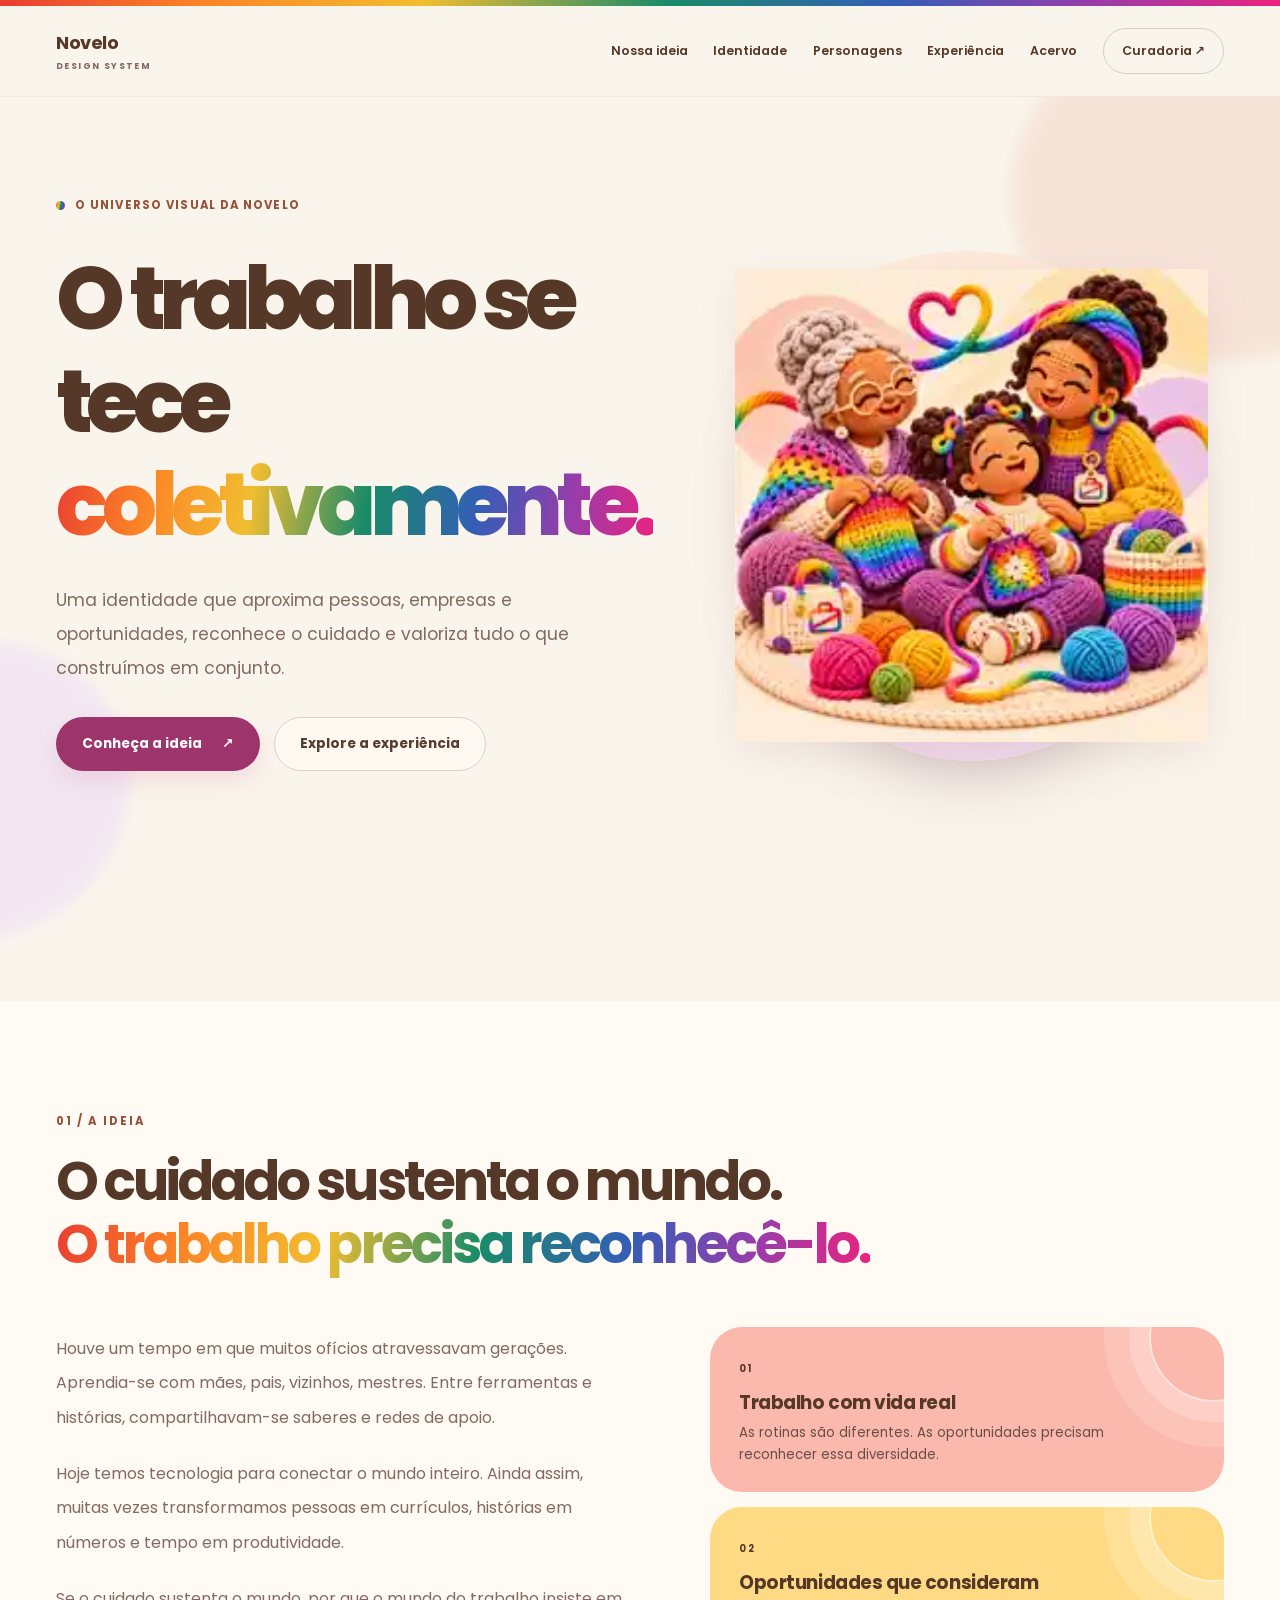
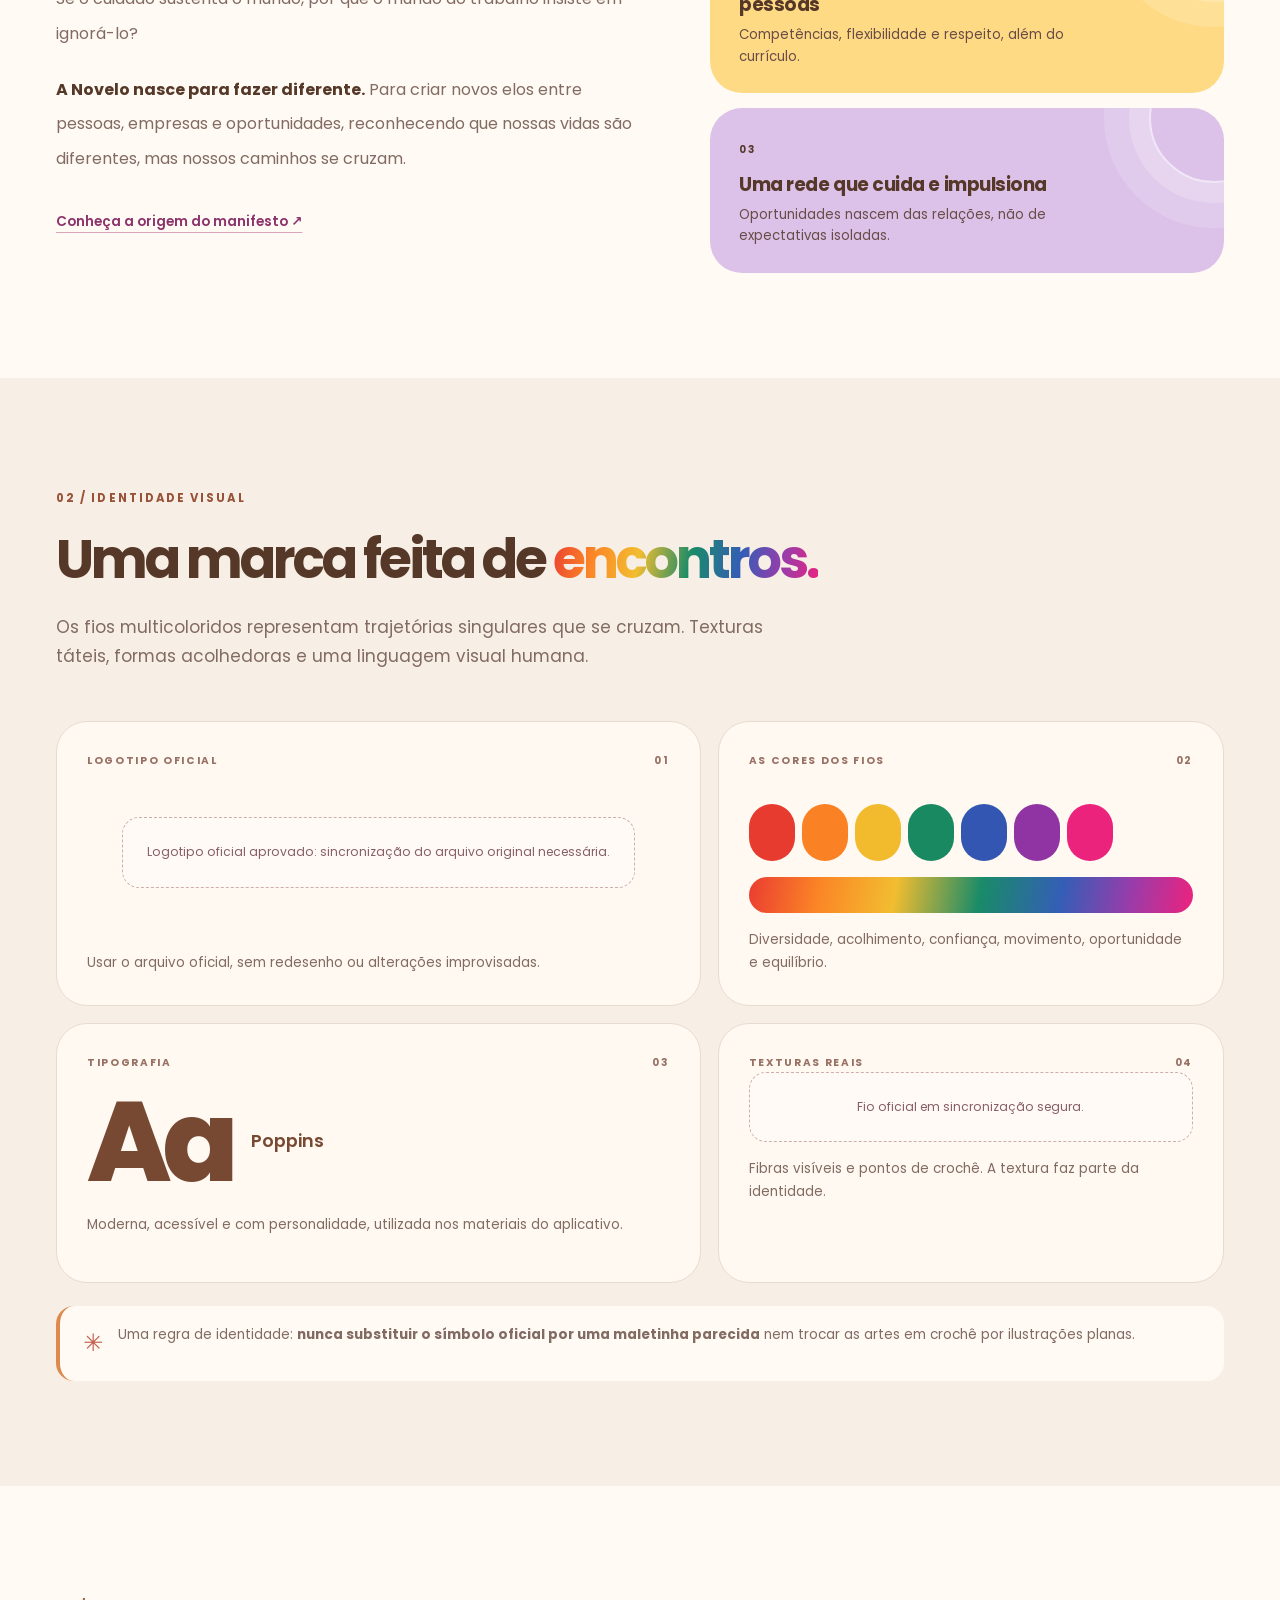
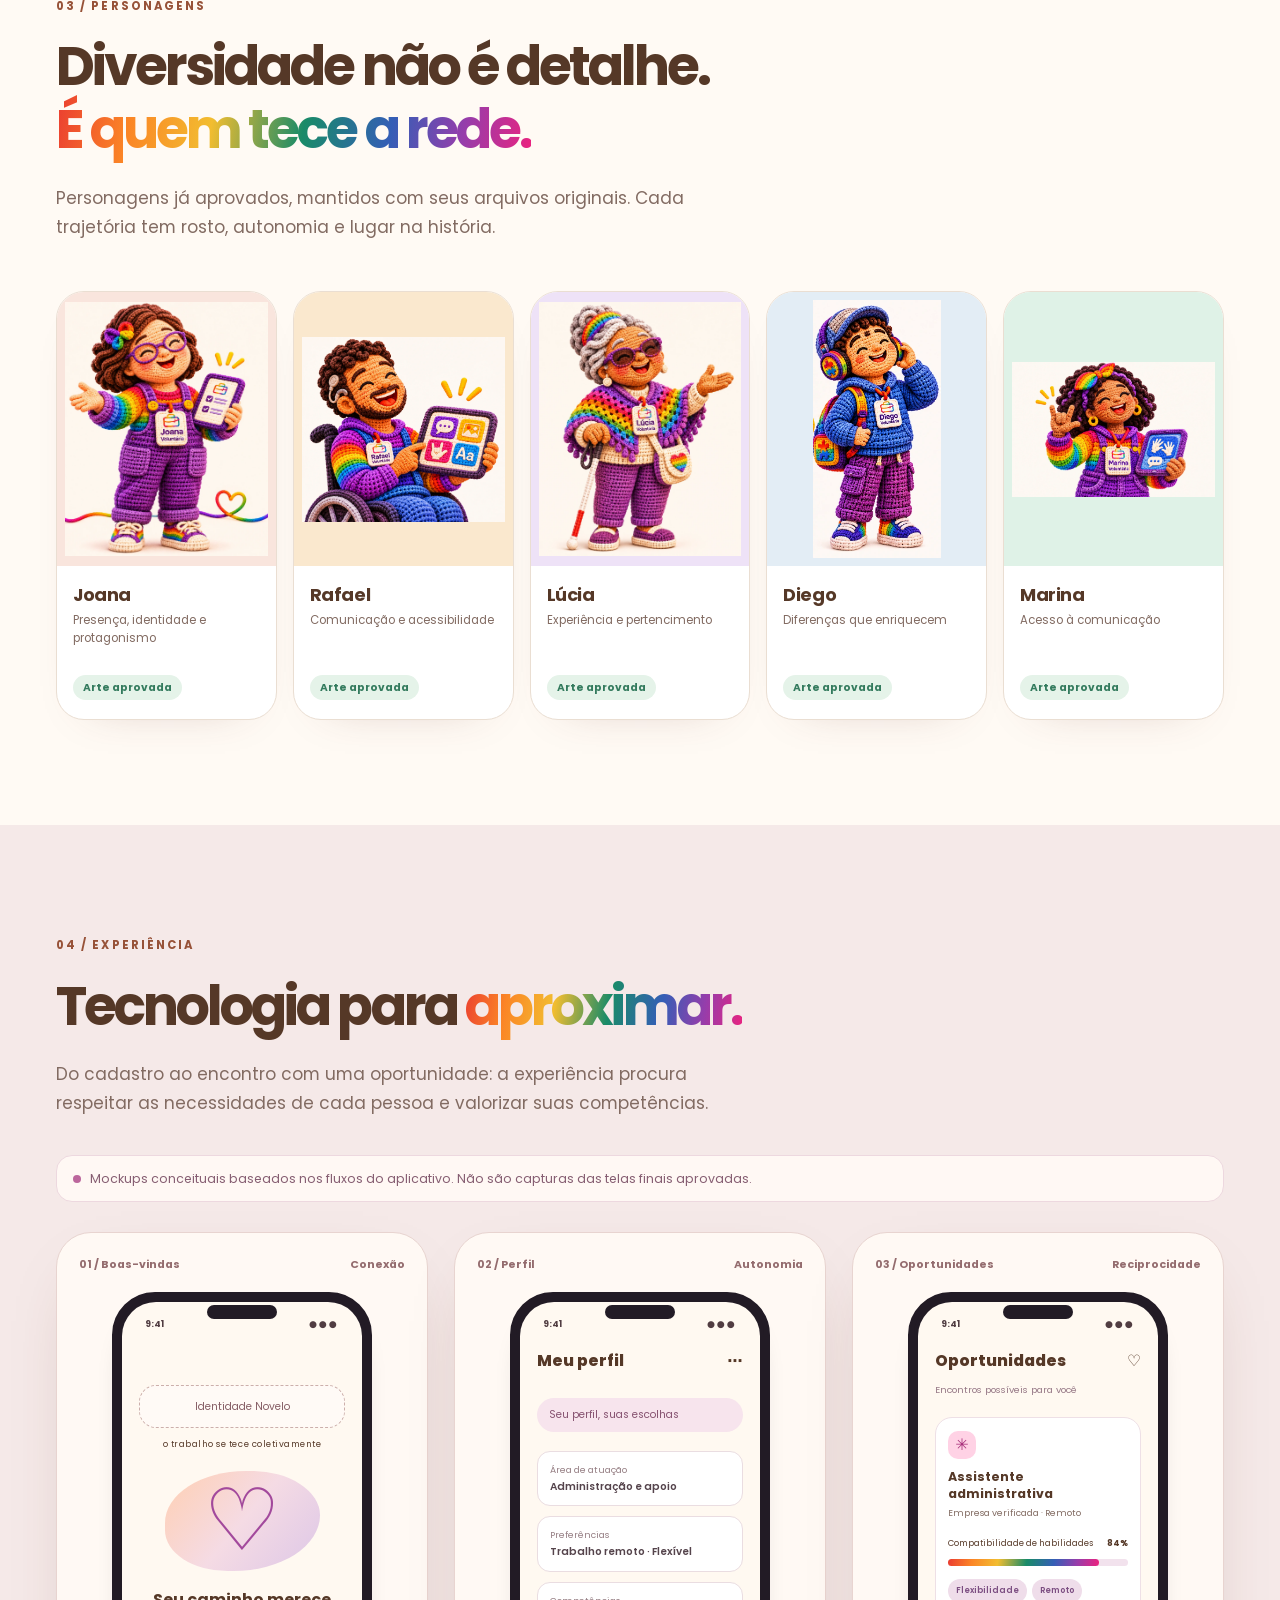
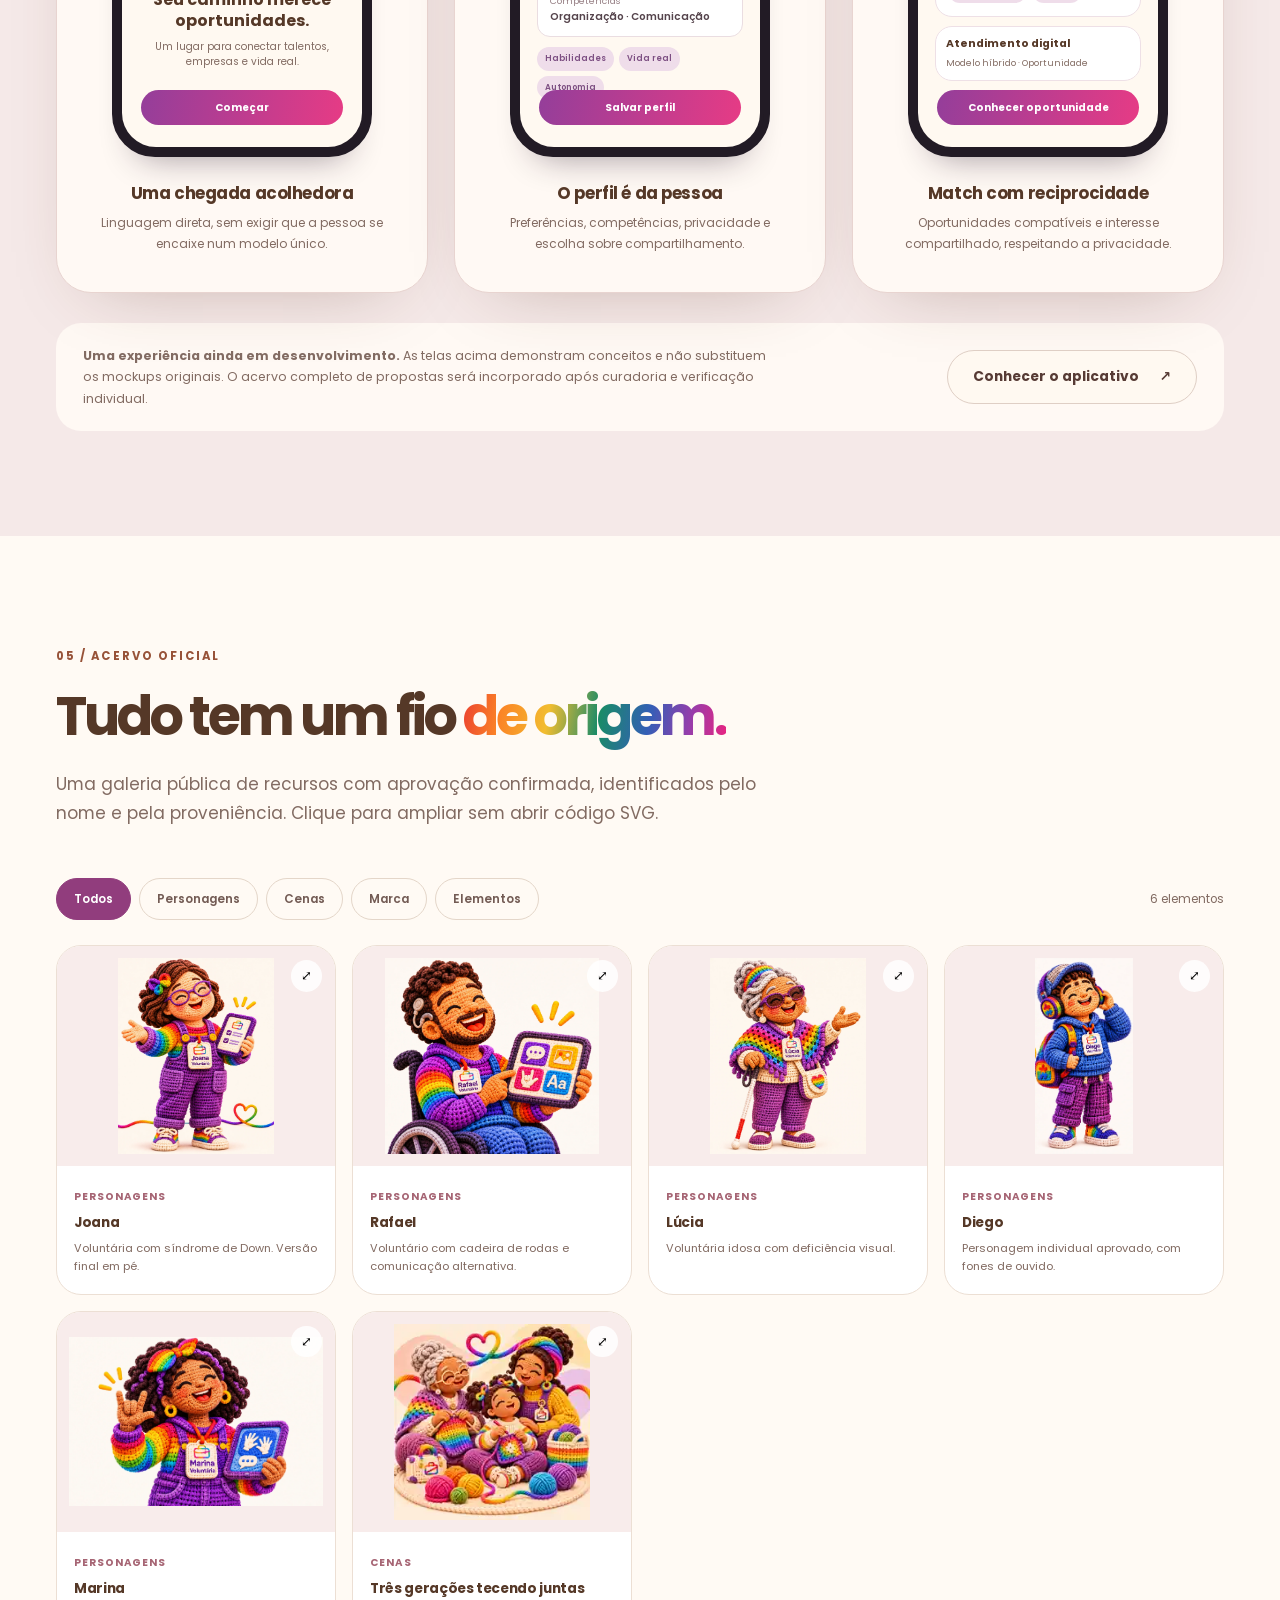
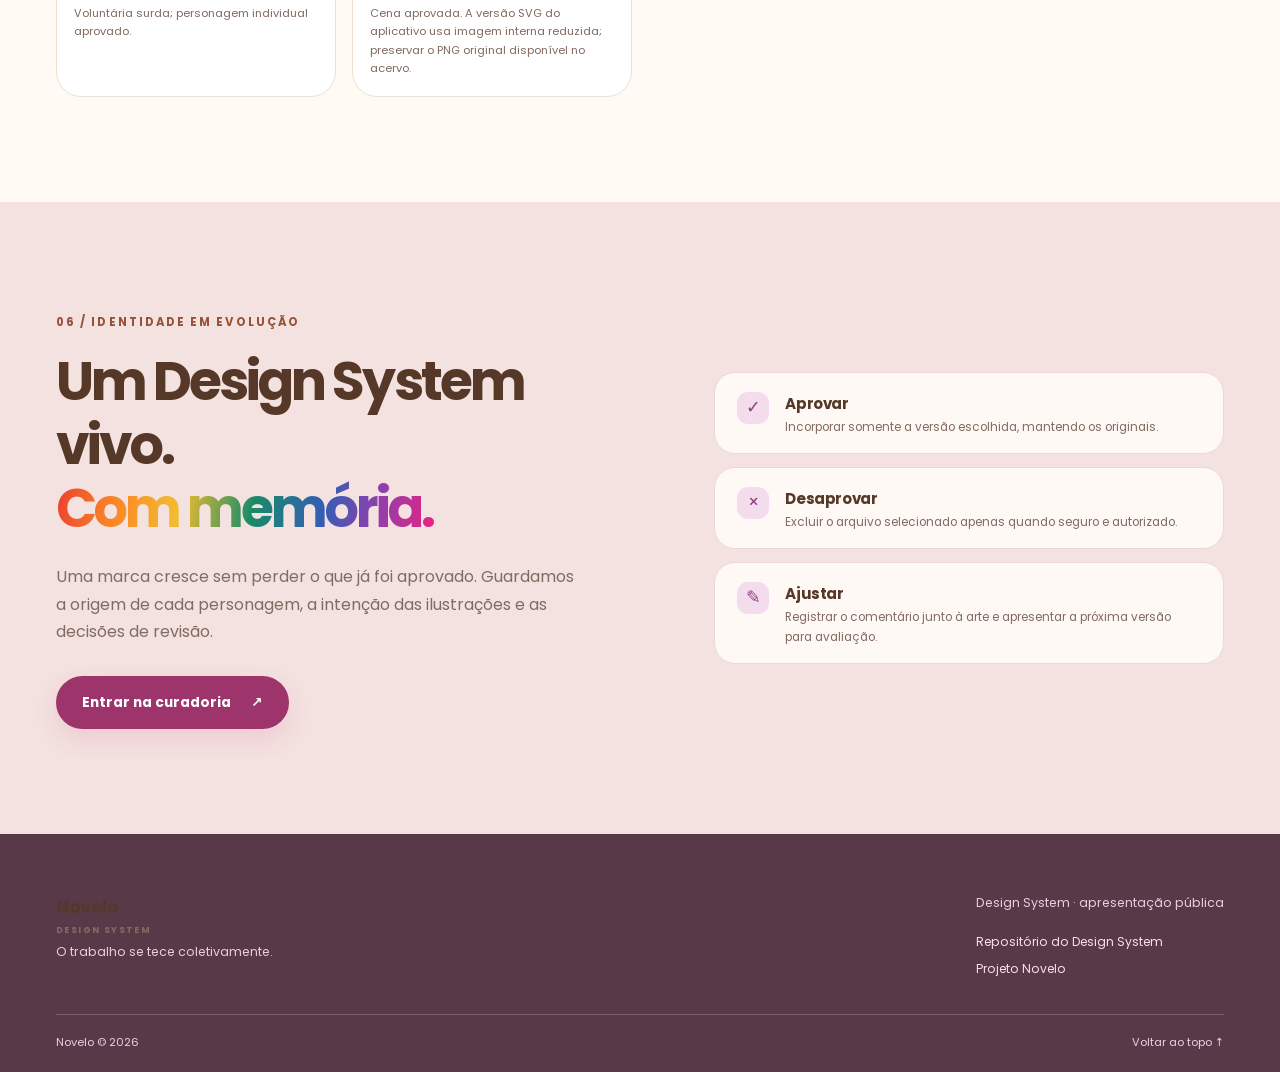
==== commit b4c66c9a: "home: adotar slogan oficial e remover chamadas soltas ao redor da arte" ====
--- a/index.html
+++ b/index.html
@@ -35,14 +35,12 @@
     <div class="container hero-grid">
       <div class="hero-copy">
         <span class="eyebrow"><span class="eyebrow-dot"></span> O universo visual da Novelo</span>
-        <h1 id="hero-title">O futuro é feito de <em>gente.</em></h1>
-        <p class="hero-intro">Uma identidade criada para aproximar pessoas, empresas e oportunidades. Porque o trabalho se tece coletivamente, e cada fio tem valor.</p>
+        <h1 id="hero-title">O trabalho se tece <em>coletivamente.</em></h1>
+        <p class="hero-intro">Uma identidade que aproxima pessoas, empresas e oportunidades, reconhece o cuidado e valoriza tudo o que construímos em conjunto.</p>
         <div class="hero-actions"><a class="btn btn-primary" href="#proposito">Conheça a ideia <span aria-hidden="true">↗</span></a><a class="btn btn-secondary" href="#experiencia">Explore a experiência</a></div>
-        <div class="hero-meta"><span><strong>01</strong> cuidado com vida real</span><span><strong>02</strong> reciprocidade</span><span><strong>03</strong> conexão</span></div>
       </div>
       <div class="hero-art">
-        <div class="hero-card"><span class="hero-art-kicker">ENTRE GERAÇÕES, ENTRE FIOS</span><img src="assets/tres-geracoes-tecendo-juntas.svg" alt="Três gerações se conectam pelo cuidado e pelo crochê, em uma cena de amigurumi." width="540" height="540" fetchpriority="high"><div class="hero-card-tag"><span class="rainbow-dot" aria-hidden="true"></span> Cuidado compartilhado</div></div>
-        <div class="floating-label one">Cada fio importa.</div><div class="floating-label two">Ninguém constrói sozinho.</div>
+        <div class="hero-card"><img src="assets/hero-familia-novelo.webp" alt="Avó, mãe e criança em amigurumi tecem juntas, rodeadas por fios de lã coloridos." width="1254" height="1254" fetchpriority="high" decoding="async" onerror="if(!this.dataset.fallback){this.dataset.fallback='true';this.src='assets/tres-geracoes-tecendo-juntas.svg'}"></div>
       </div>
     </div>
     <div class="hero-ribbon container"><img src="assets/brand/fio-coracoes.png" alt="" aria-hidden="true" onerror="this.style.display='none'"></div>
--- a/styles.css
+++ b/styles.css
@@ -203,3 +203,6 @@
 @media(max-width:800px){.section{padding:75px 0}.hero{padding-top:60px;padding-bottom:0}.hero-grid,.purpose-grid,.governance-grid{grid-template-columns:1fr;gap:38px}.hero-copy h1{max-width:650px}.hero-art{max-width:540px;margin:auto}.identity-grid{grid-template-columns:1fr 1fr}.mockups-grid{grid-template-columns:1fr 1fr}.mockup:last-child{grid-column:1/-1;justify-self:center;width:min(100%,360px)}.nav-toggle{display:flex;width:44px;height:44px;flex-direction:column;align-items:center;justify-content:center;gap:5px;border:1px solid #e5d7cc;border-radius:14px}.nav-toggle span{width:19px;height:2px;background:var(--ink)}.nav{display:none;position:absolute;left:0;right:0;top:89px;background:#fffaf5;padding:22px 24px;border-bottom:1px solid #e5d7cc;box-shadow:var(--shadow);flex-direction:column;align-items:stretch;gap:10px}.nav.is-open{display:flex}.nav a{padding:9px;font-size:.86rem}.nav-admin{width:fit-content}.hero-ribbon{height:100px}.experience-more{flex-direction:column;align-items:start}}
 @media(max-width:600px){.container{width:calc(100% - 36px)}.section{padding:65px 0}.header-inner{height:78px}.brand img{width:148px;height:58px}.nav{top:77px}.hero{padding-top:46px;padding-bottom:0}.hero-copy h1{margin:22px 0;font-size:clamp(3.2rem,12vw,4.8rem)}.hero-actions{margin:24px 0 30px}.hero-art{padding:20px 0}.hero-card{min-height:370px}.hero-meta{gap:11px}.floating-label{font-size:.55rem}.floating-label.one{right:0}.floating-label.two{left:0}.hero-ribbon{margin-top:20px;height:65px}.section-intro{margin-bottom:29px}.section-intro h2{font-size:clamp(2.15rem,9vw,3.3rem)}.principle{min-height:160px}.identity-grid,.mockups-grid{grid-template-columns:1fr}.mockup:last-child{grid-column:auto}.identity-panel{min-height:230px}.characters-grid{grid-template-columns:repeat(2,1fr);gap:11px}.person-text{padding:14px 12px}.person-text p{font-size:.66rem}.gallery-grid{grid-template-columns:repeat(2,1fr);gap:10px}.gallery-preview{height:155px}.gallery-body{padding:12px}.gallery-body h3{font-size:.8rem}.gallery-toolbar{align-items:start;flex-direction:column}.footer-inner{flex-direction:column}.governance-cards>div{padding:15px}.viewer-info{align-items:start;flex-direction:column}.viewer-media{height:56vh}}
 @media(prefers-reduced-motion:reduce){html{scroll-behavior:auto}*,*::before,*::after{transition:none!important;animation:none!important}}
+
+/* A marca oficial é carregada apenas do original sincronizado. A alternativa tipográfica não representa um novo logo. */
+.logo-fallback{font-weight:700;font-size:1.12rem;letter-spacing:-.025em;color:var(--ink)}.logo-fallback small{display:block;font-size:.55rem;text-transform:uppercase;letter-spacing:.16em;color:var(--muted)}.missing-official{padding:24px;border:1px dashed #ccafab;border-radius:17px;color:#875f66;font-size:.76rem;text-align:center;background:#fffaf6;margin:auto}.phone-brand .missing-official{font-size:.65rem;padding:12px}
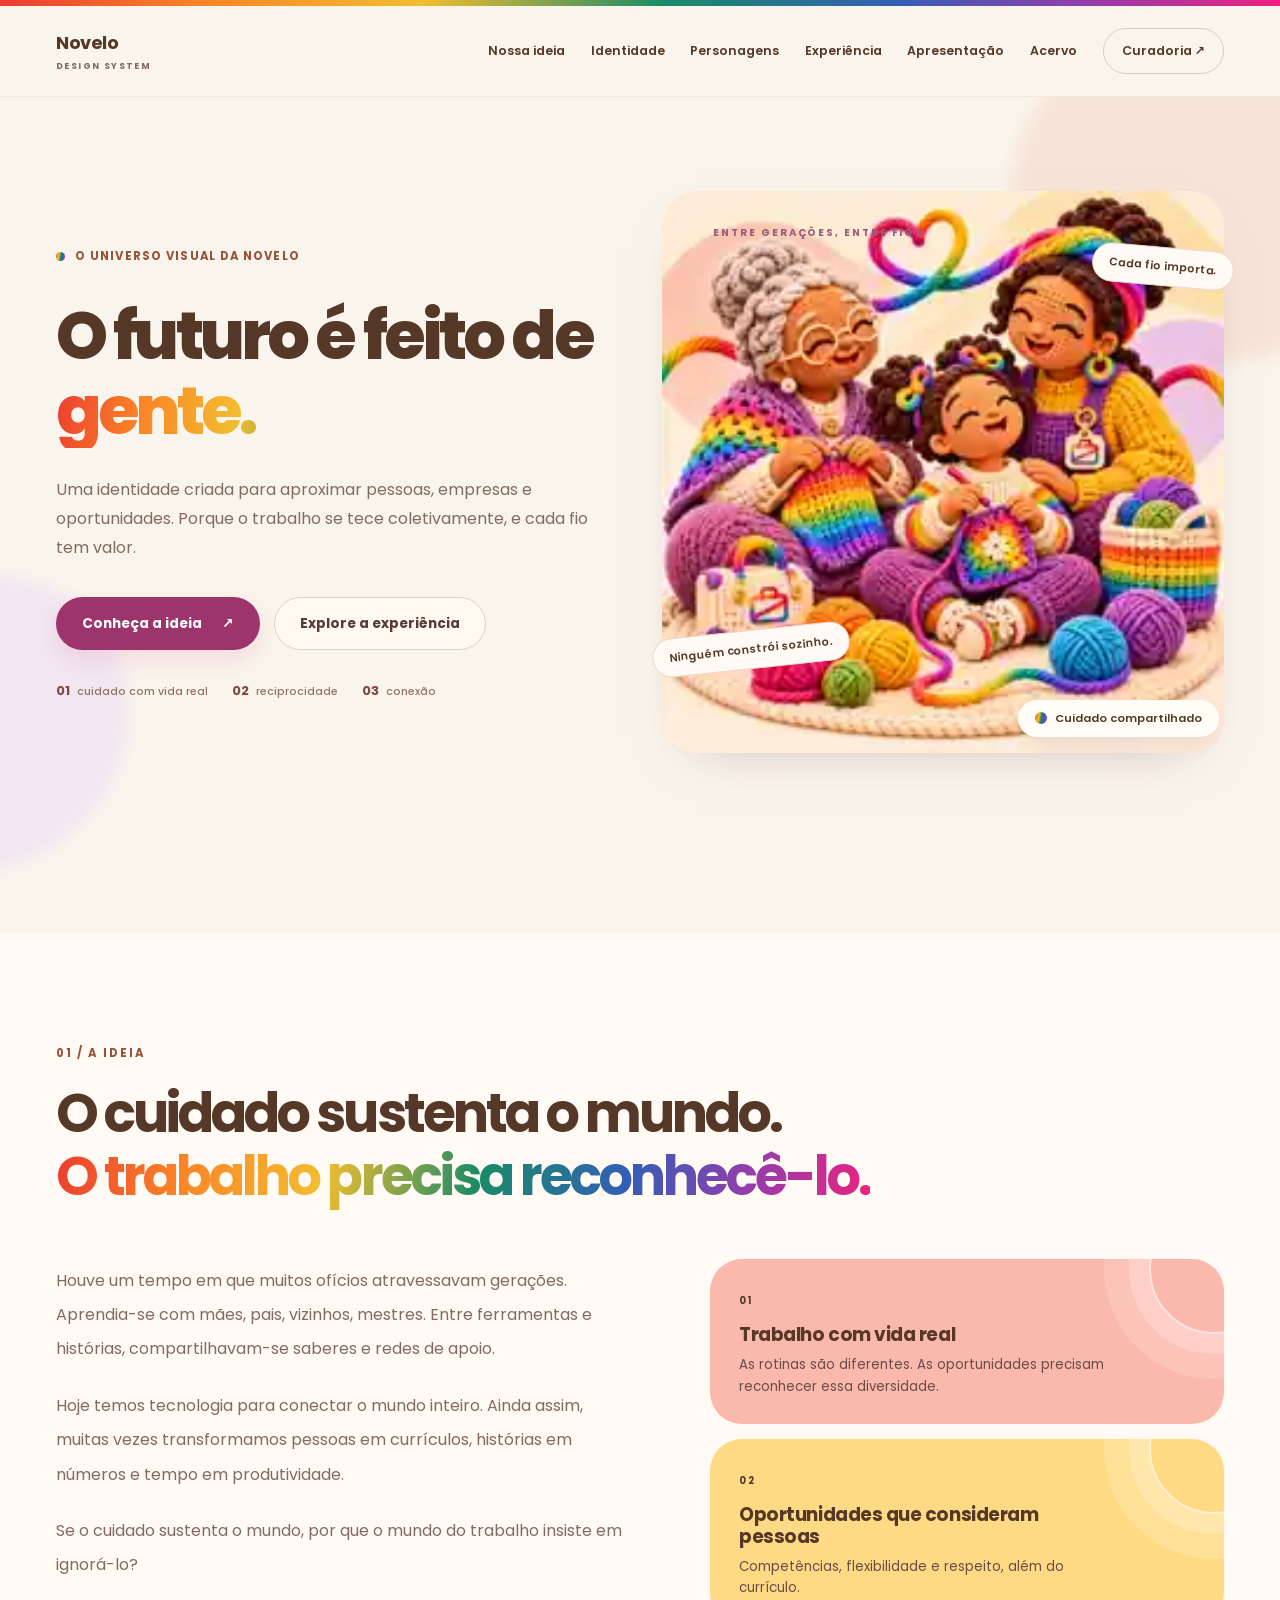
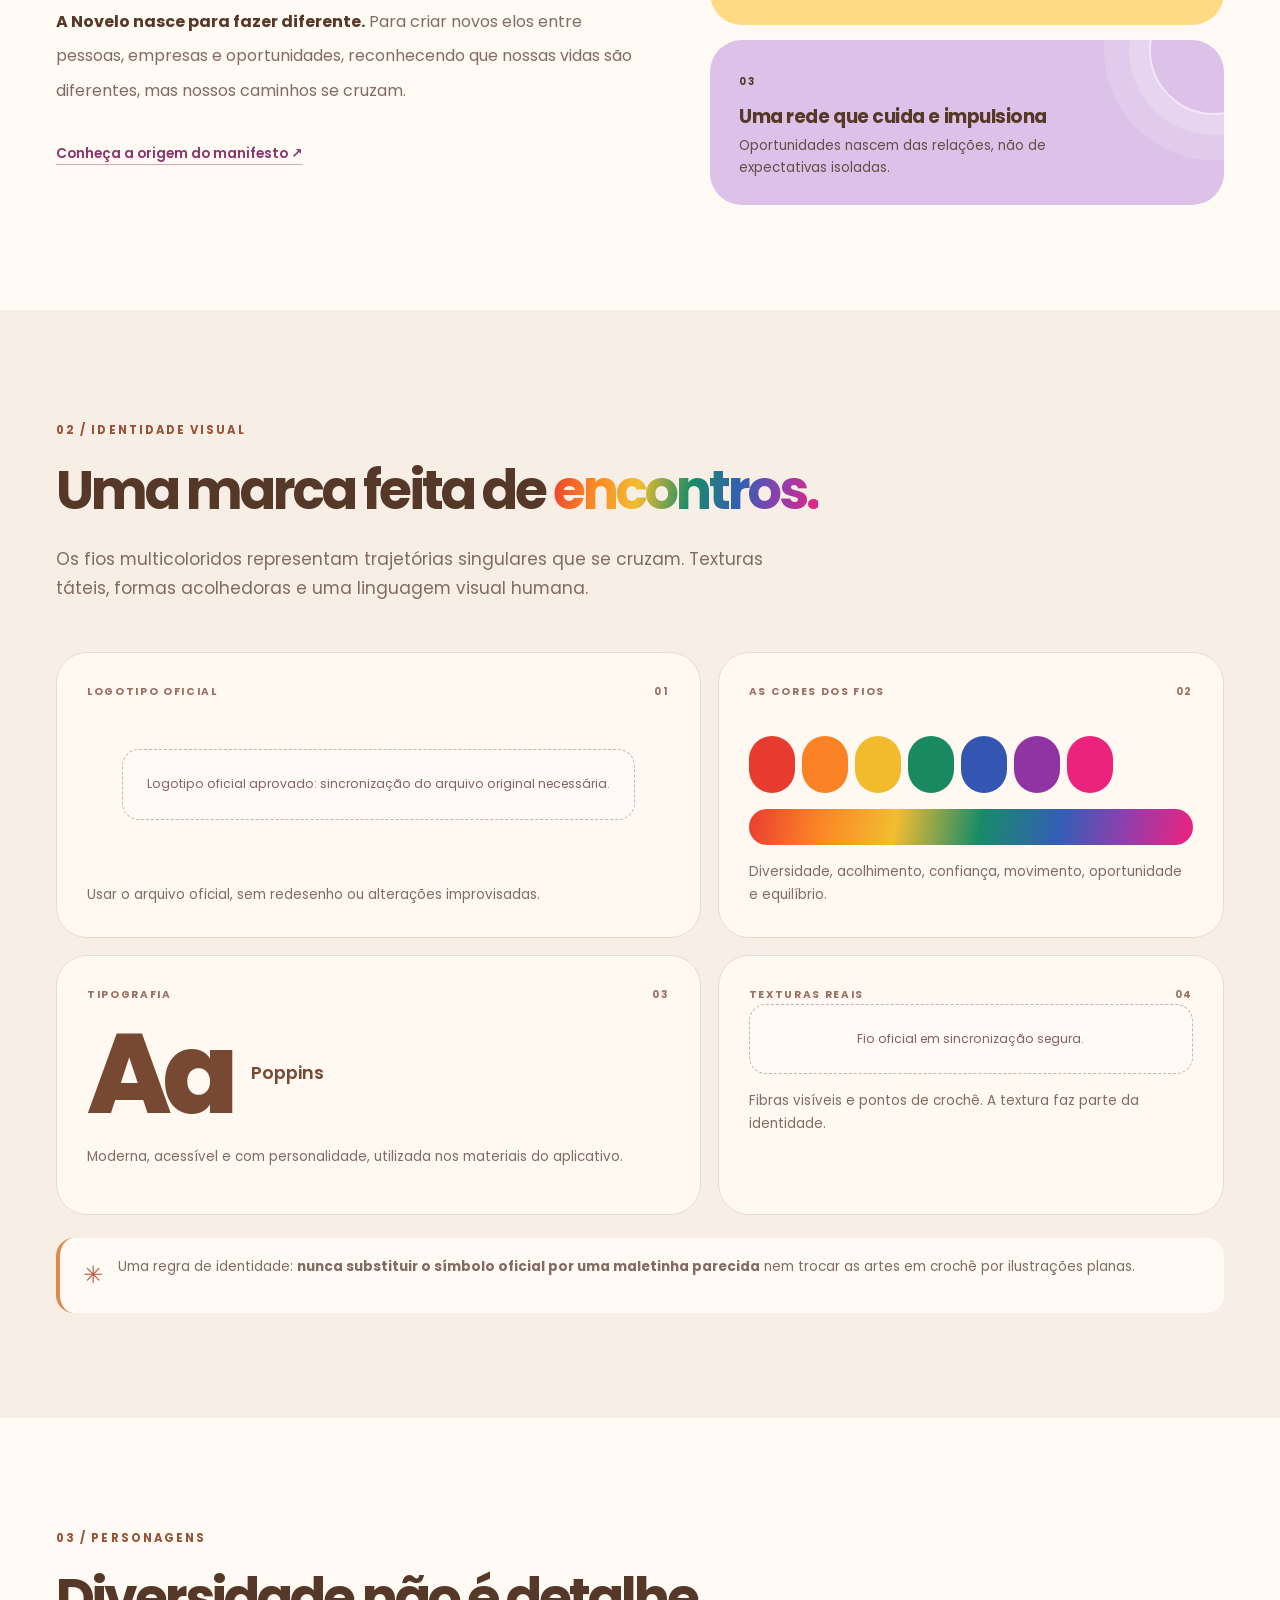
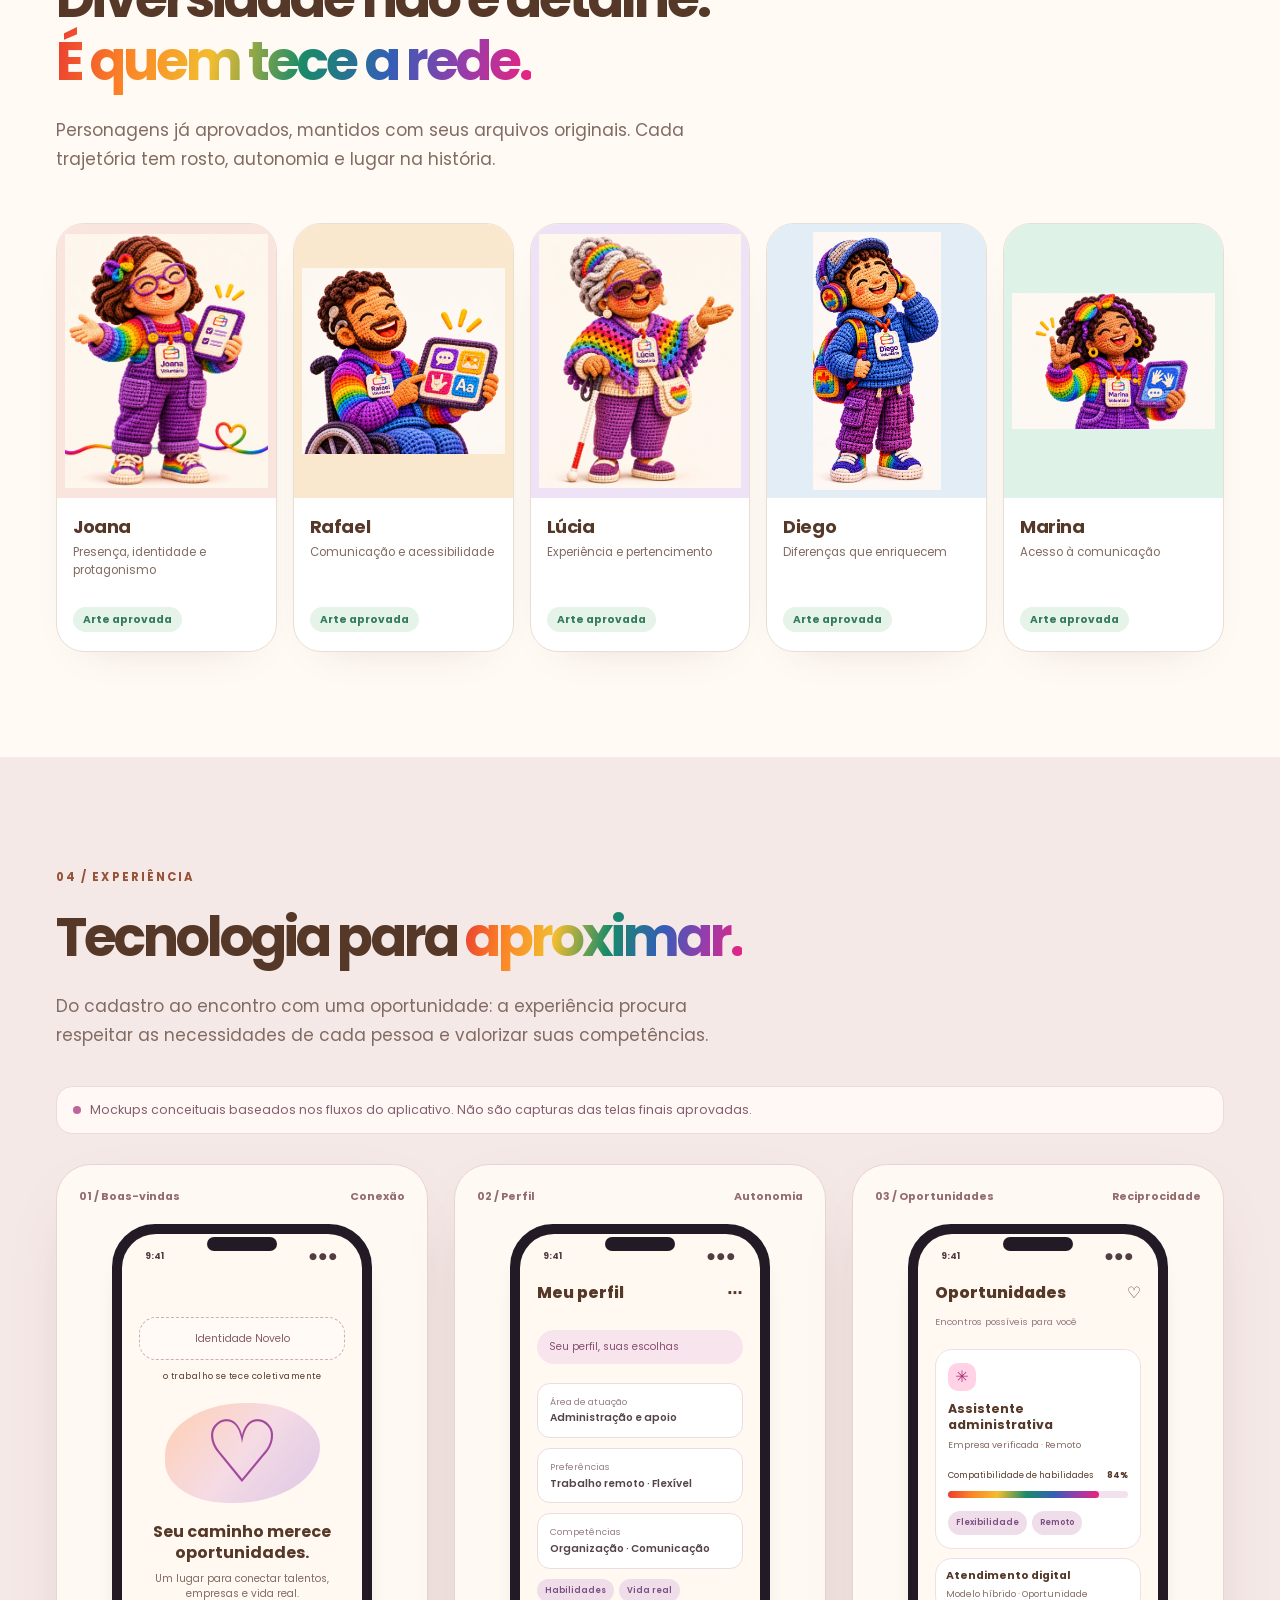
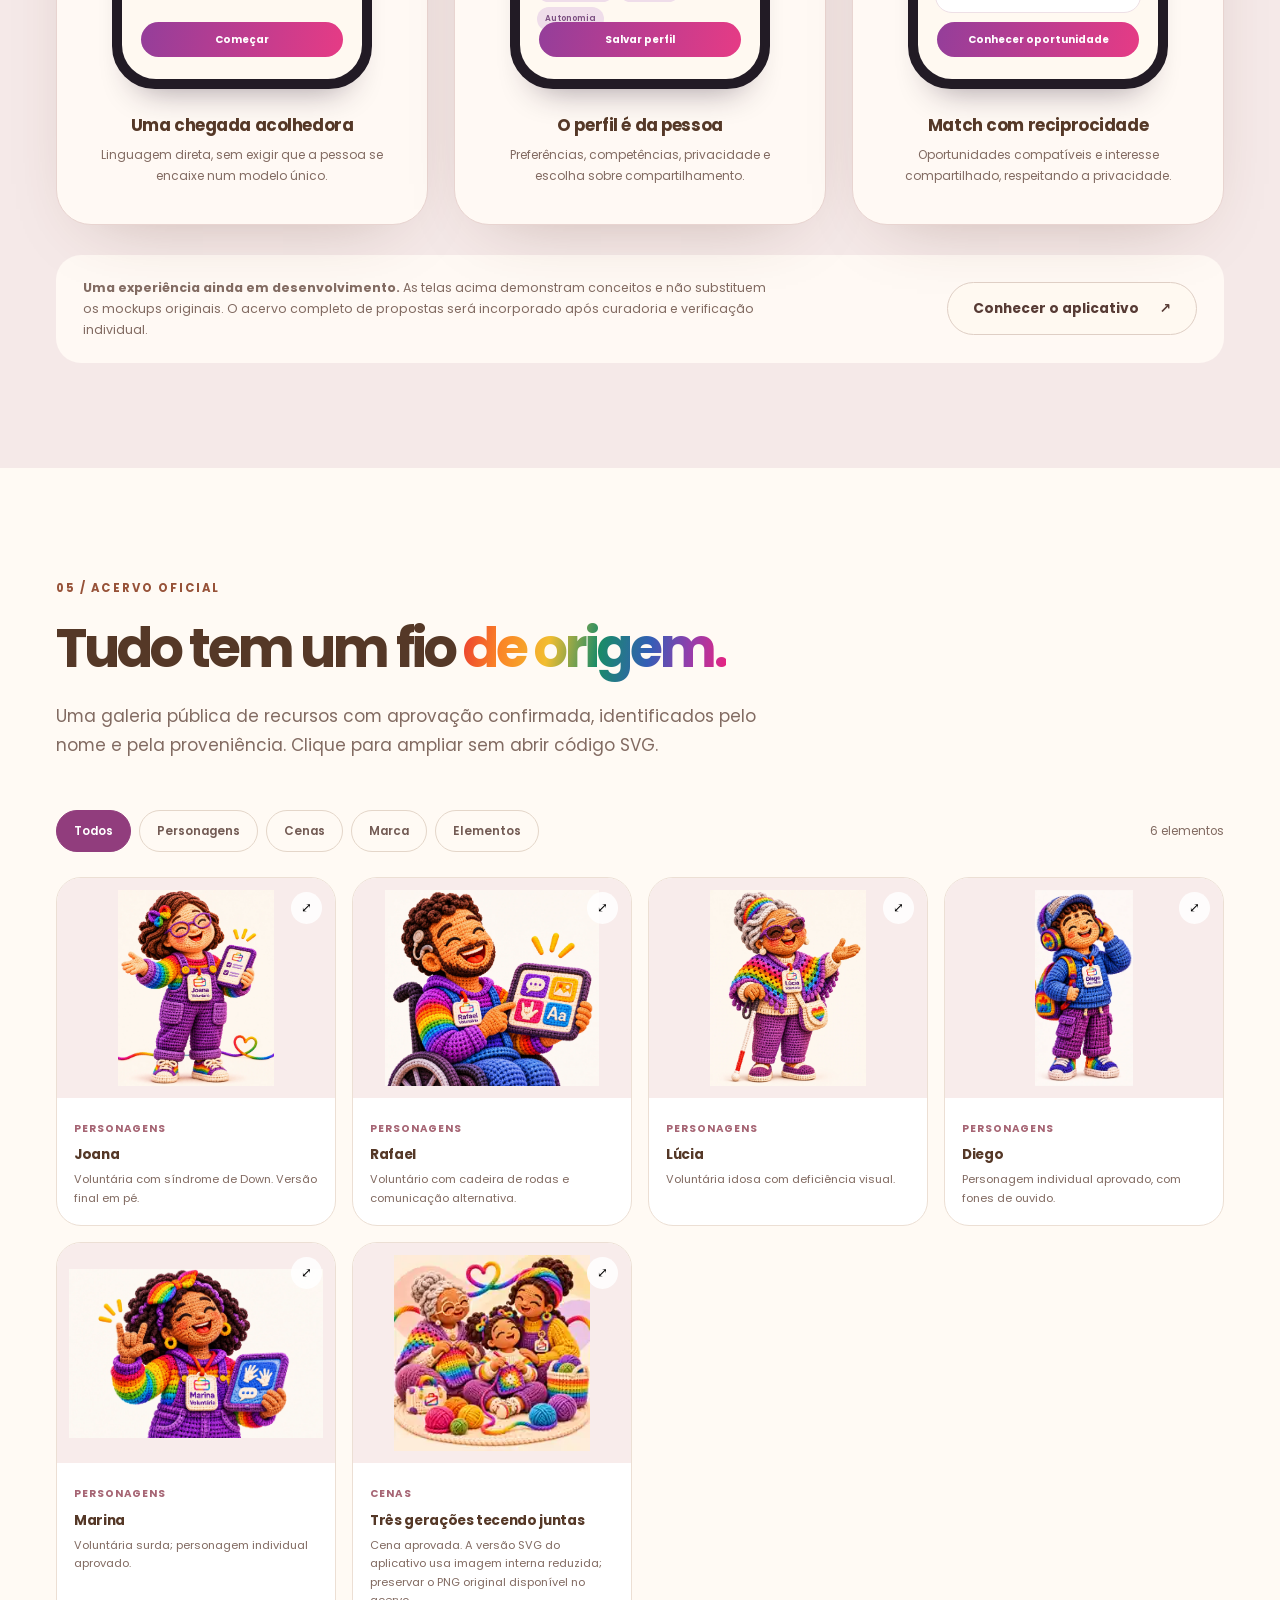
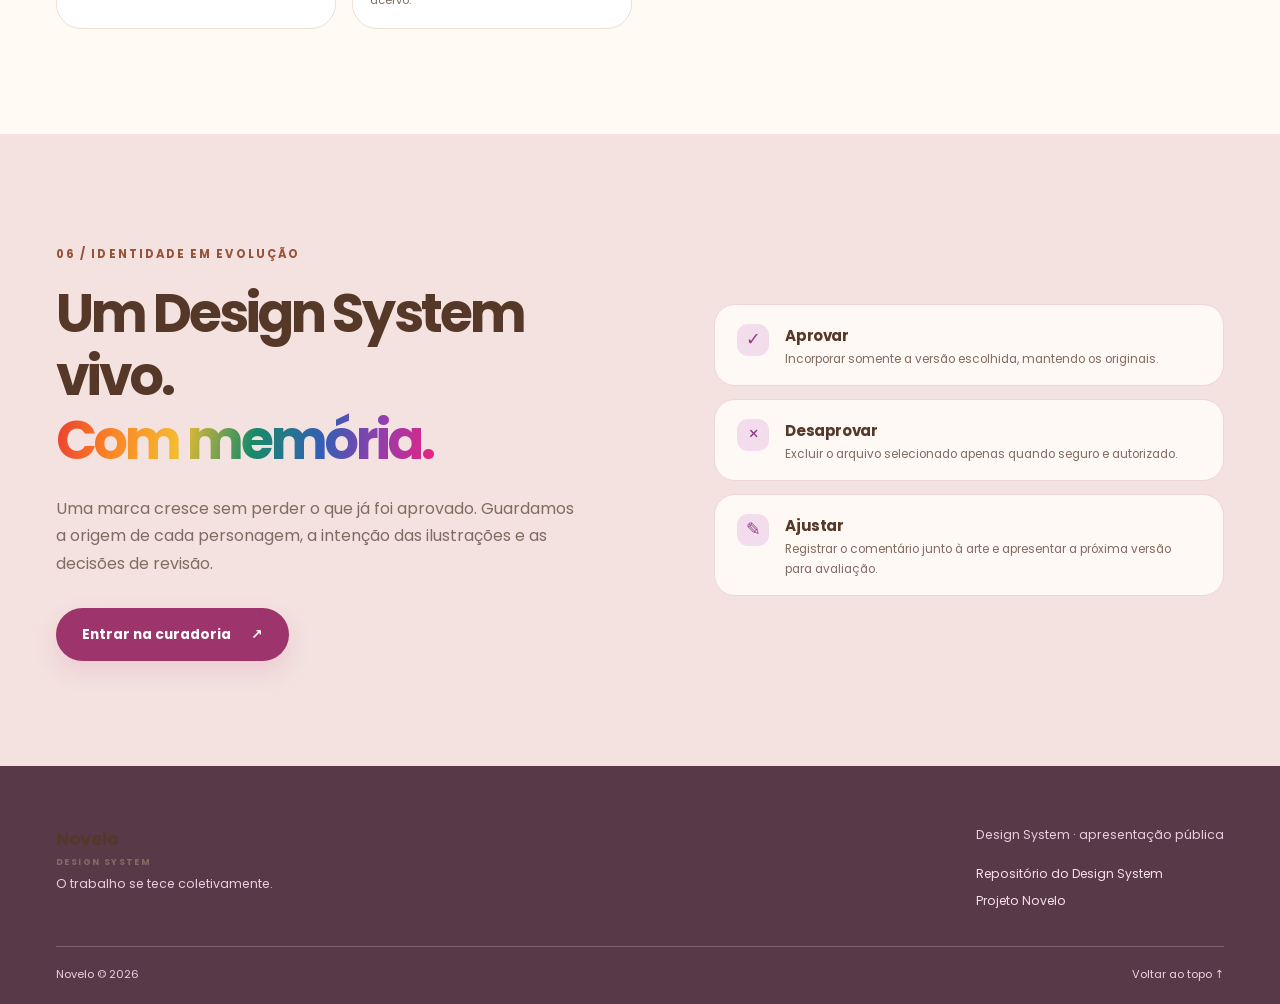
==== commit 877b6e2b: "feat: acesso à apresentação institucional na navegação do DS" ====
--- a/index.html
+++ b/index.html
@@ -23,7 +23,7 @@
     <a class="brand" href="#topo" aria-label="Novelo · início"><img src="assets/brand/logo-novelo.png" alt="Novelo" width="150" height="82" onerror="this.style.display='none';this.nextElementSibling.style.display='inline-block'"><span class="logo-fallback" style="display:none">Novelo <small>Design System</small></span></a>
     <button class="nav-toggle" type="button" aria-expanded="false" aria-controls="menu" aria-label="Abrir menu"><span></span><span></span><span></span></button>
     <nav class="nav" id="menu" aria-label="Navegação principal">
-      <a href="#proposito">Nossa ideia</a><a href="#identidade">Identidade</a><a href="#personagens">Personagens</a><a href="#experiencia">Experiência</a><a href="#acervo">Acervo</a>
+      <a href="#proposito">Nossa ideia</a><a href="#identidade">Identidade</a><a href="#personagens">Personagens</a><a href="#experiencia">Experiência</a><a href="apresentacao.html">Apresentação</a><a href="#acervo">Acervo</a>
       <a class="nav-admin" href="curadoria.html">Curadoria <span aria-hidden="true">↗</span></a>
     </nav>
   </div>
@@ -35,12 +35,14 @@
     <div class="container hero-grid">
       <div class="hero-copy">
         <span class="eyebrow"><span class="eyebrow-dot"></span> O universo visual da Novelo</span>
-        <h1 id="hero-title">O trabalho se tece <em>coletivamente.</em></h1>
-        <p class="hero-intro">Uma identidade que aproxima pessoas, empresas e oportunidades, reconhece o cuidado e valoriza tudo o que construímos em conjunto.</p>
+        <h1 id="hero-title">O futuro é feito de <em>gente.</em></h1>
+        <p class="hero-intro">Uma identidade criada para aproximar pessoas, empresas e oportunidades. Porque o trabalho se tece coletivamente, e cada fio tem valor.</p>
         <div class="hero-actions"><a class="btn btn-primary" href="#proposito">Conheça a ideia <span aria-hidden="true">↗</span></a><a class="btn btn-secondary" href="#experiencia">Explore a experiência</a></div>
+        <div class="hero-meta"><span><strong>01</strong> cuidado com vida real</span><span><strong>02</strong> reciprocidade</span><span><strong>03</strong> conexão</span></div>
       </div>
       <div class="hero-art">
-        <div class="hero-card"><img src="assets/hero-familia-novelo.webp" alt="Avó, mãe e criança em amigurumi tecem juntas, rodeadas por fios de lã coloridos." width="1254" height="1254" fetchpriority="high" decoding="async" onerror="if(!this.dataset.fallback){this.dataset.fallback='true';this.src='assets/tres-geracoes-tecendo-juntas.svg'}"></div>
+        <div class="hero-card"><span class="hero-art-kicker">ENTRE GERAÇÕES, ENTRE FIOS</span><img src="assets/tres-geracoes-tecendo-juntas.svg" alt="Três gerações se conectam pelo cuidado e pelo crochê, em uma cena de amigurumi." width="540" height="540" fetchpriority="high"><div class="hero-card-tag"><span class="rainbow-dot" aria-hidden="true"></span> Cuidado compartilhado</div></div>
+        <div class="floating-label one">Cada fio importa.</div><div class="floating-label two">Ninguém constrói sozinho.</div>
       </div>
     </div>
     <div class="hero-ribbon container"><img src="assets/brand/fio-coracoes.png" alt="" aria-hidden="true" onerror="this.style.display='none'"></div>
--- a/styles.css
+++ b/styles.css
@@ -206,3 +206,15 @@
 
 /* A marca oficial é carregada apenas do original sincronizado. A alternativa tipográfica não representa um novo logo. */
 .logo-fallback{font-weight:700;font-size:1.12rem;letter-spacing:-.025em;color:var(--ink)}.logo-fallback small{display:block;font-size:.55rem;text-transform:uppercase;letter-spacing:.16em;color:var(--muted)}.missing-official{padding:24px;border:1px dashed #ccafab;border-radius:17px;color:#875f66;font-size:.76rem;text-align:center;background:#fffaf6;margin:auto}.phone-brand .missing-official{font-size:.65rem;padding:12px}
+
+/* Hero Novelo: slogan como ponto focal, sem etiquetas flutuantes. */
+.hero-grid{grid-template-columns:minmax(0,1fr) minmax(0,1fr);gap:clamp(28px,3.5vw,66px)}
+.hero-copy h1{font-size:clamp(3rem,5.2vw,5.75rem);line-height:1.12;letter-spacing:-.058em;max-width:730px;overflow-wrap:normal}
+.hero-copy h1 em{display:block;letter-spacing:-.064em}
+.hero-intro{font-size:clamp(.96rem,1.25vw,1.16rem);max-width:560px;line-height:1.8}
+.hero-actions{margin:34px 0 30px}
+.hero-art{padding:0}
+.hero-card{width:100%;aspect-ratio:1/1;min-height:0;overflow:hidden;border-radius:34px;box-shadow:0 20px 54px -35px #875f678c}
+.hero-card img{display:block;width:100%;height:100%;max-width:none;object-fit:cover;filter:none}
+@media(max-width:800px){.hero-copy h1{font-size:clamp(2.9rem,9vw,5.2rem)}.hero-art{width:100%;max-width:640px}.hero-card{border-radius:24px}}
+@media(max-width:420px){.hero-copy h1{font-size:clamp(2.4rem,10vw,3.3rem)}}
